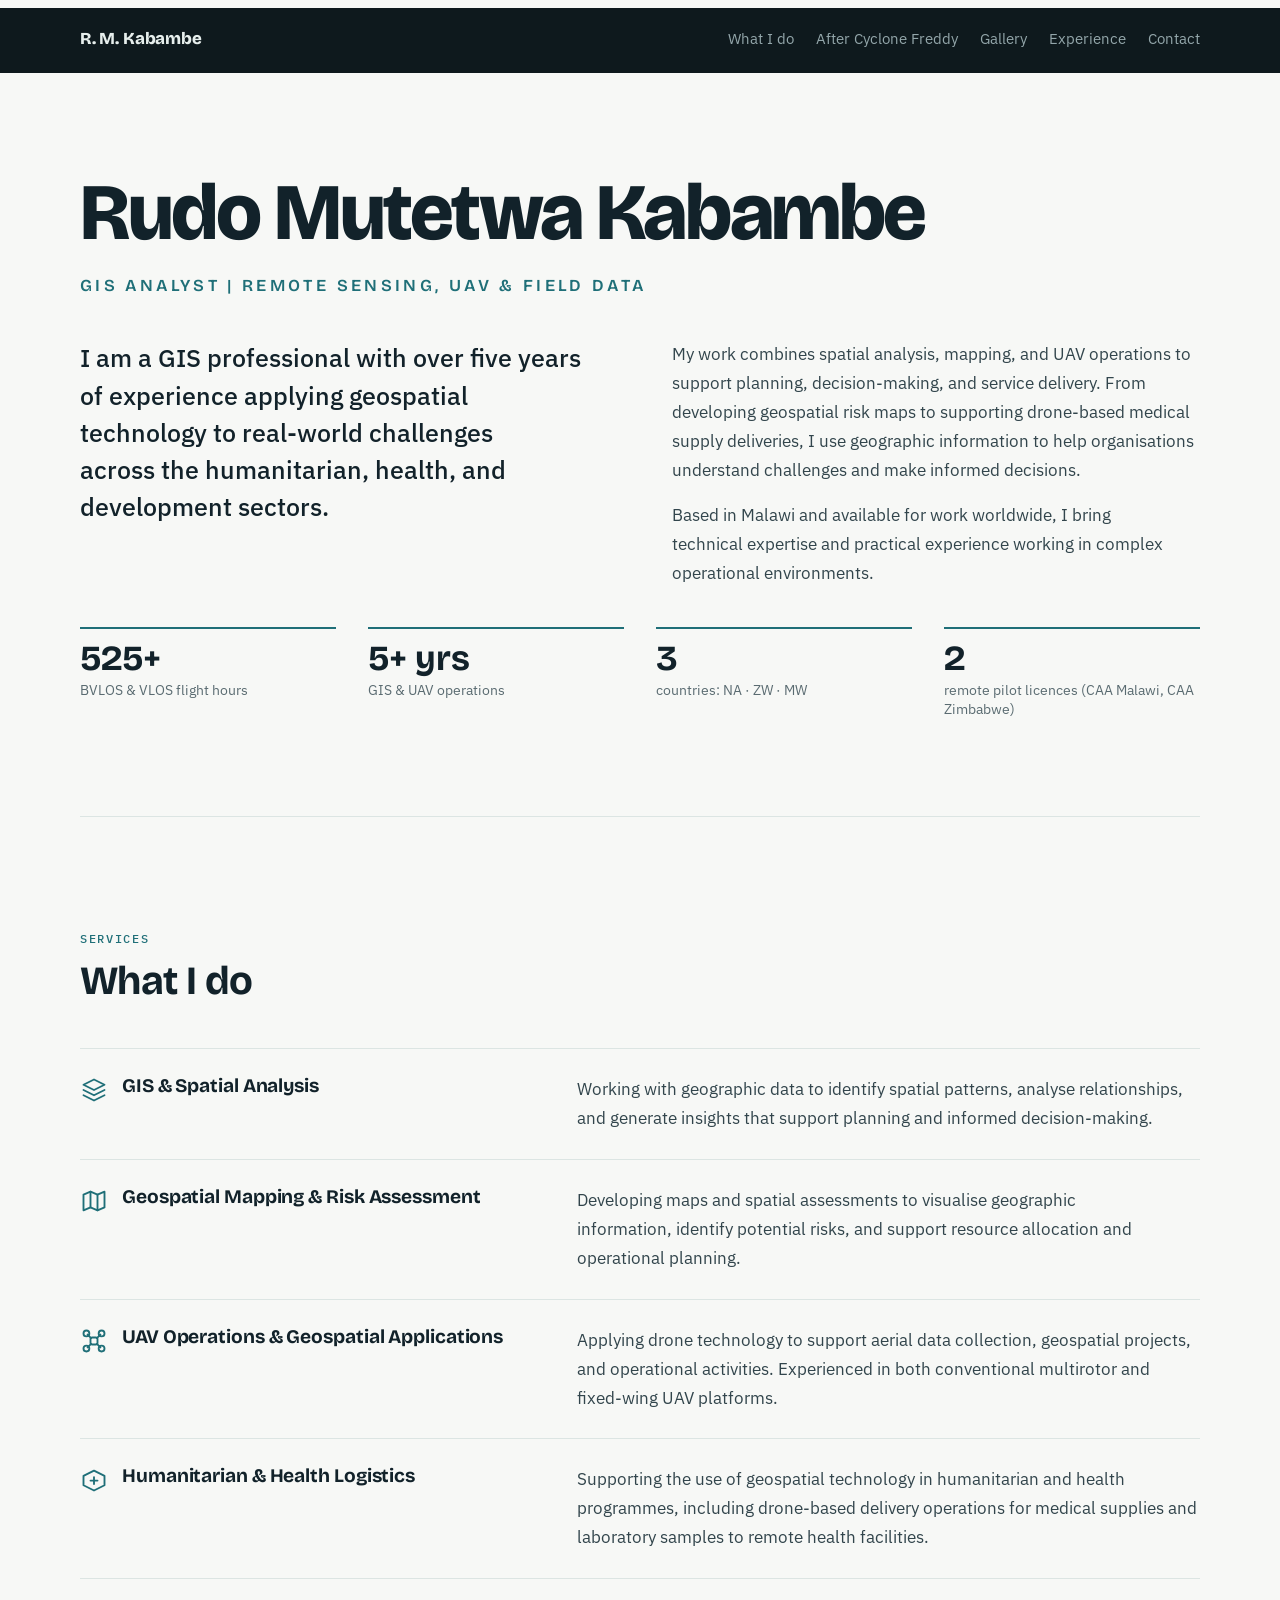
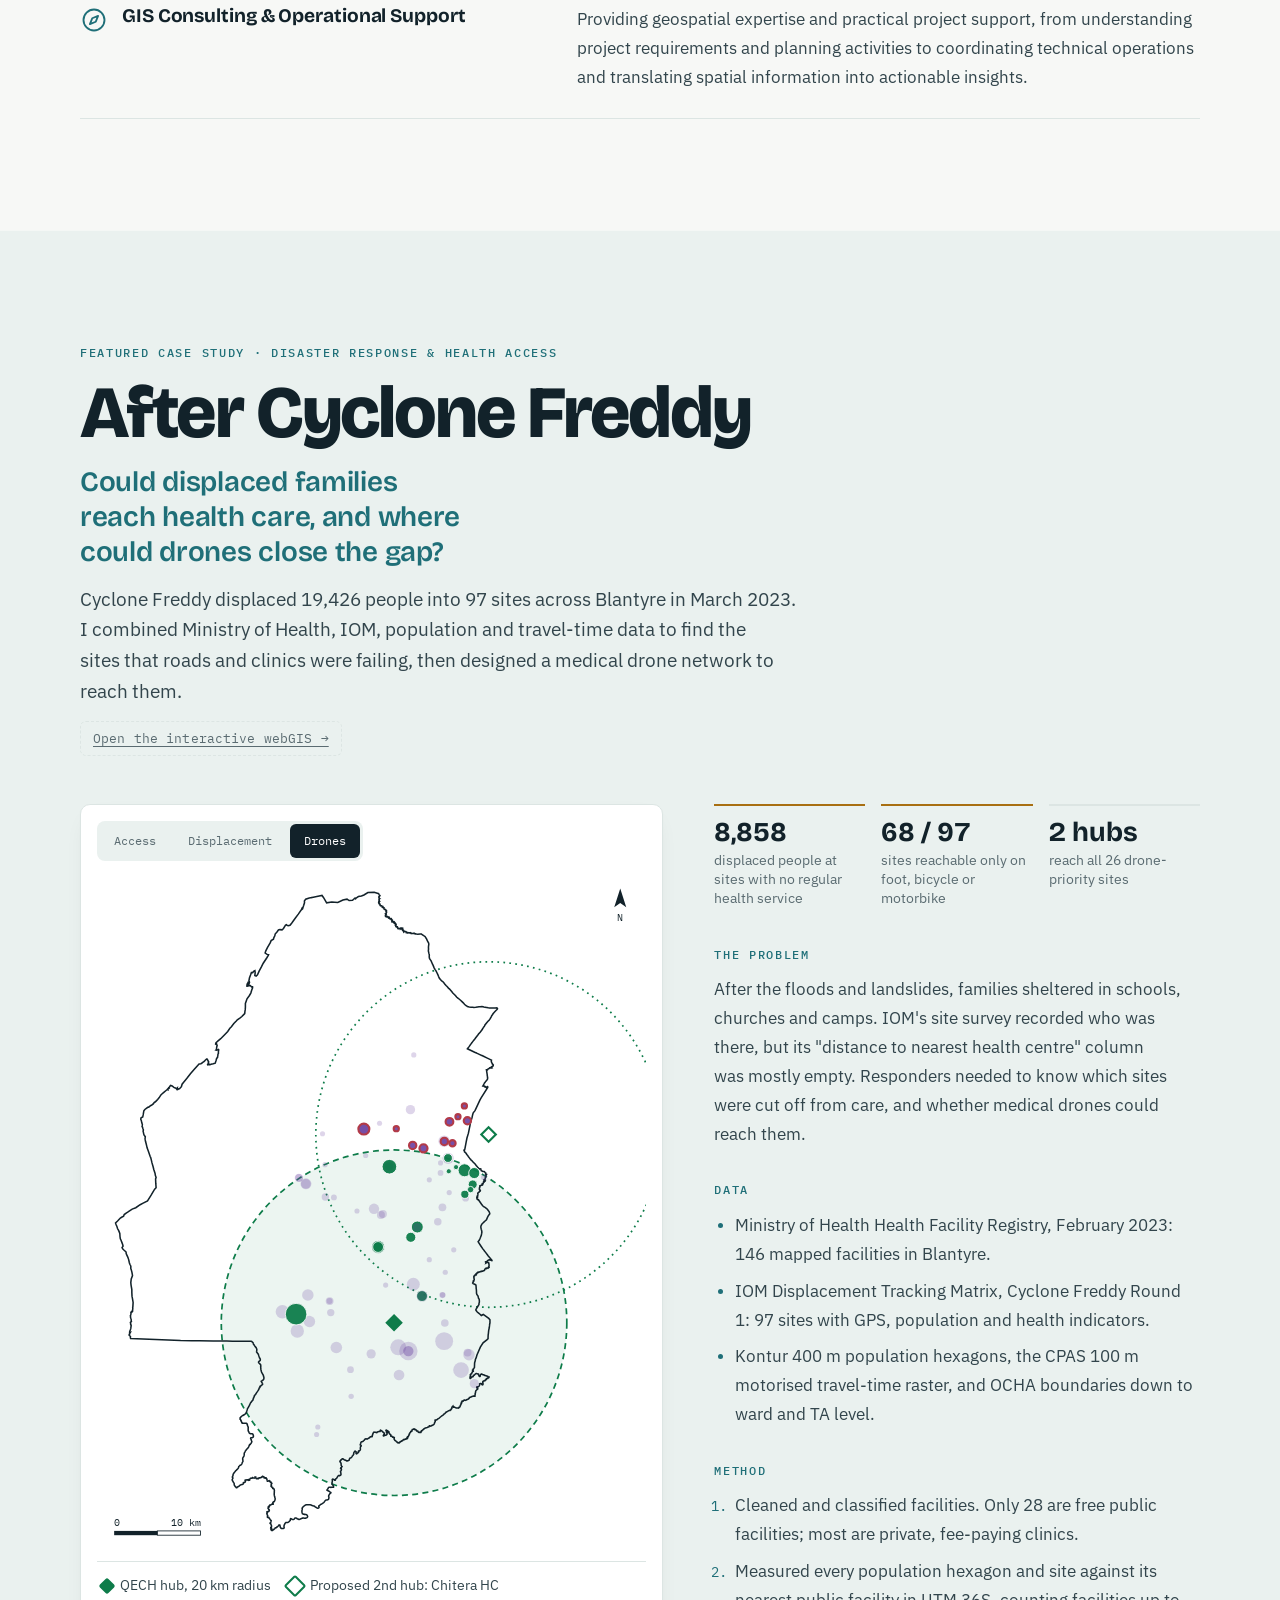
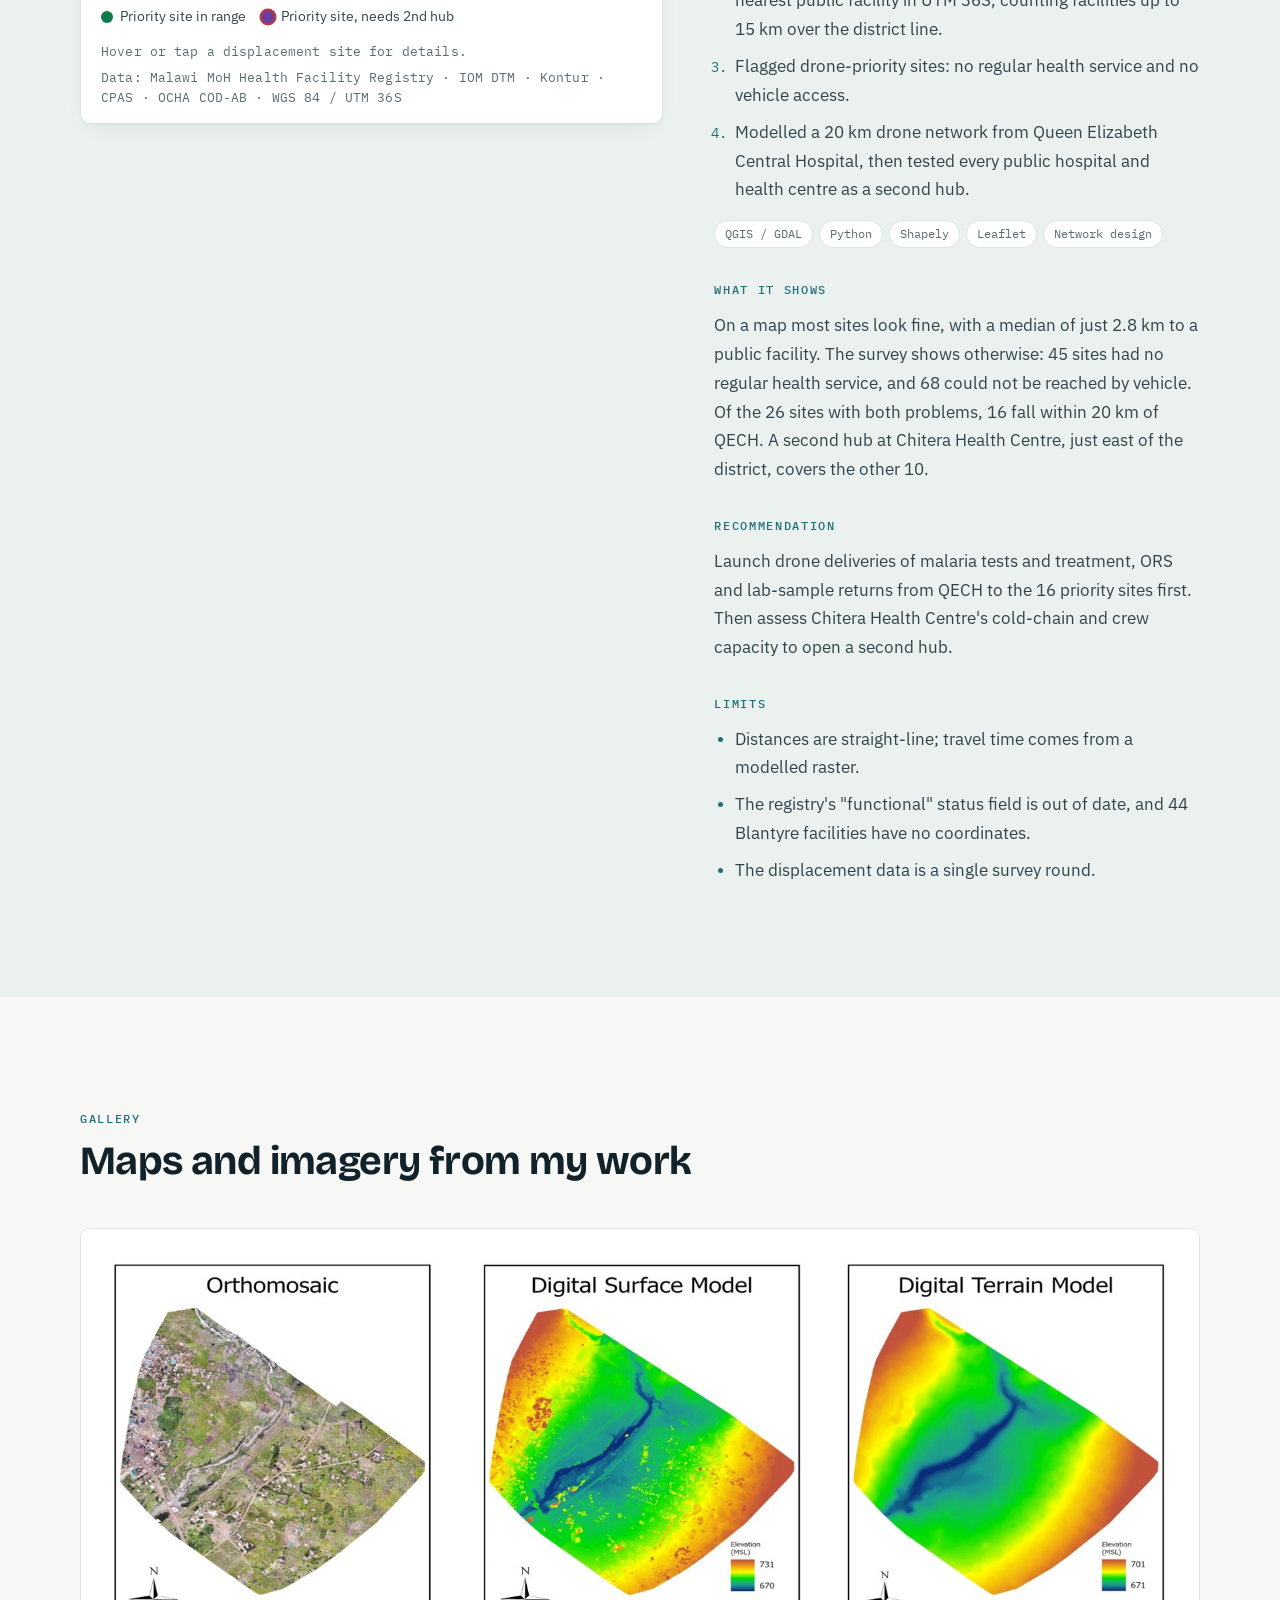
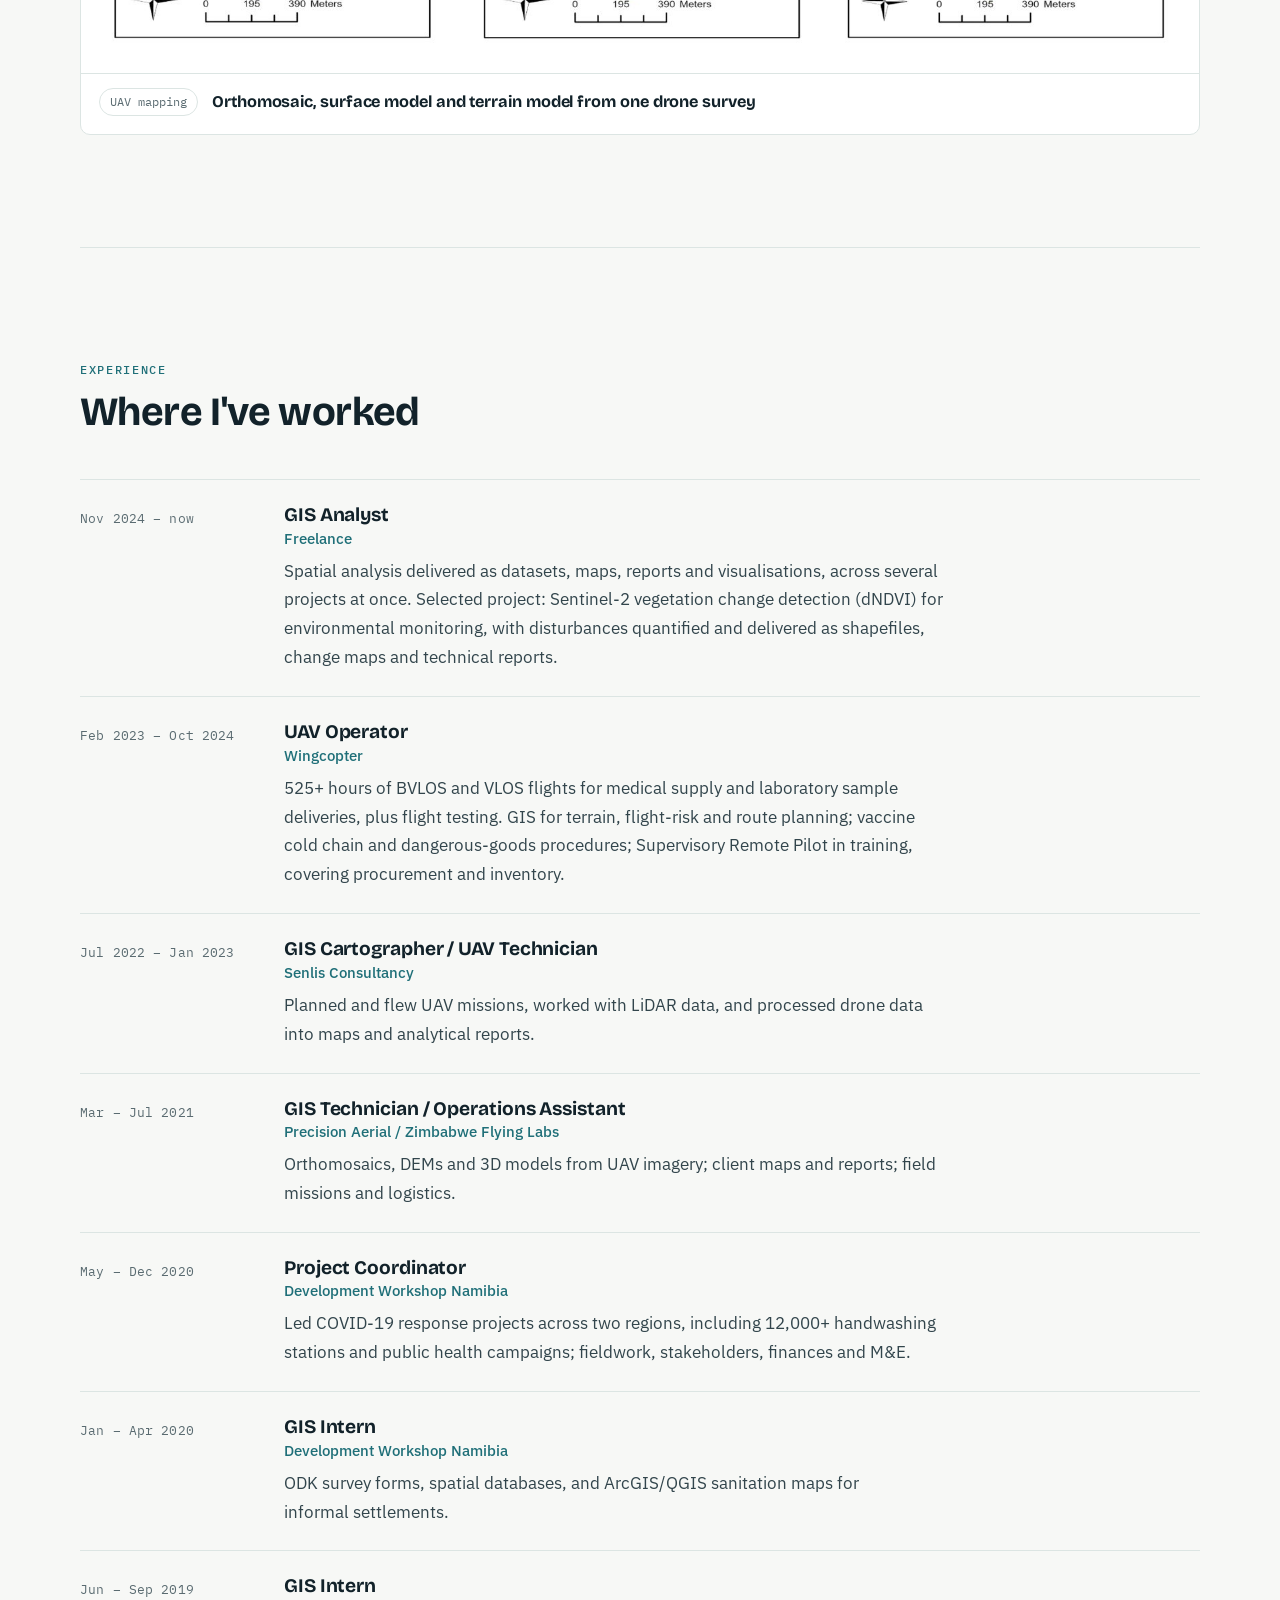
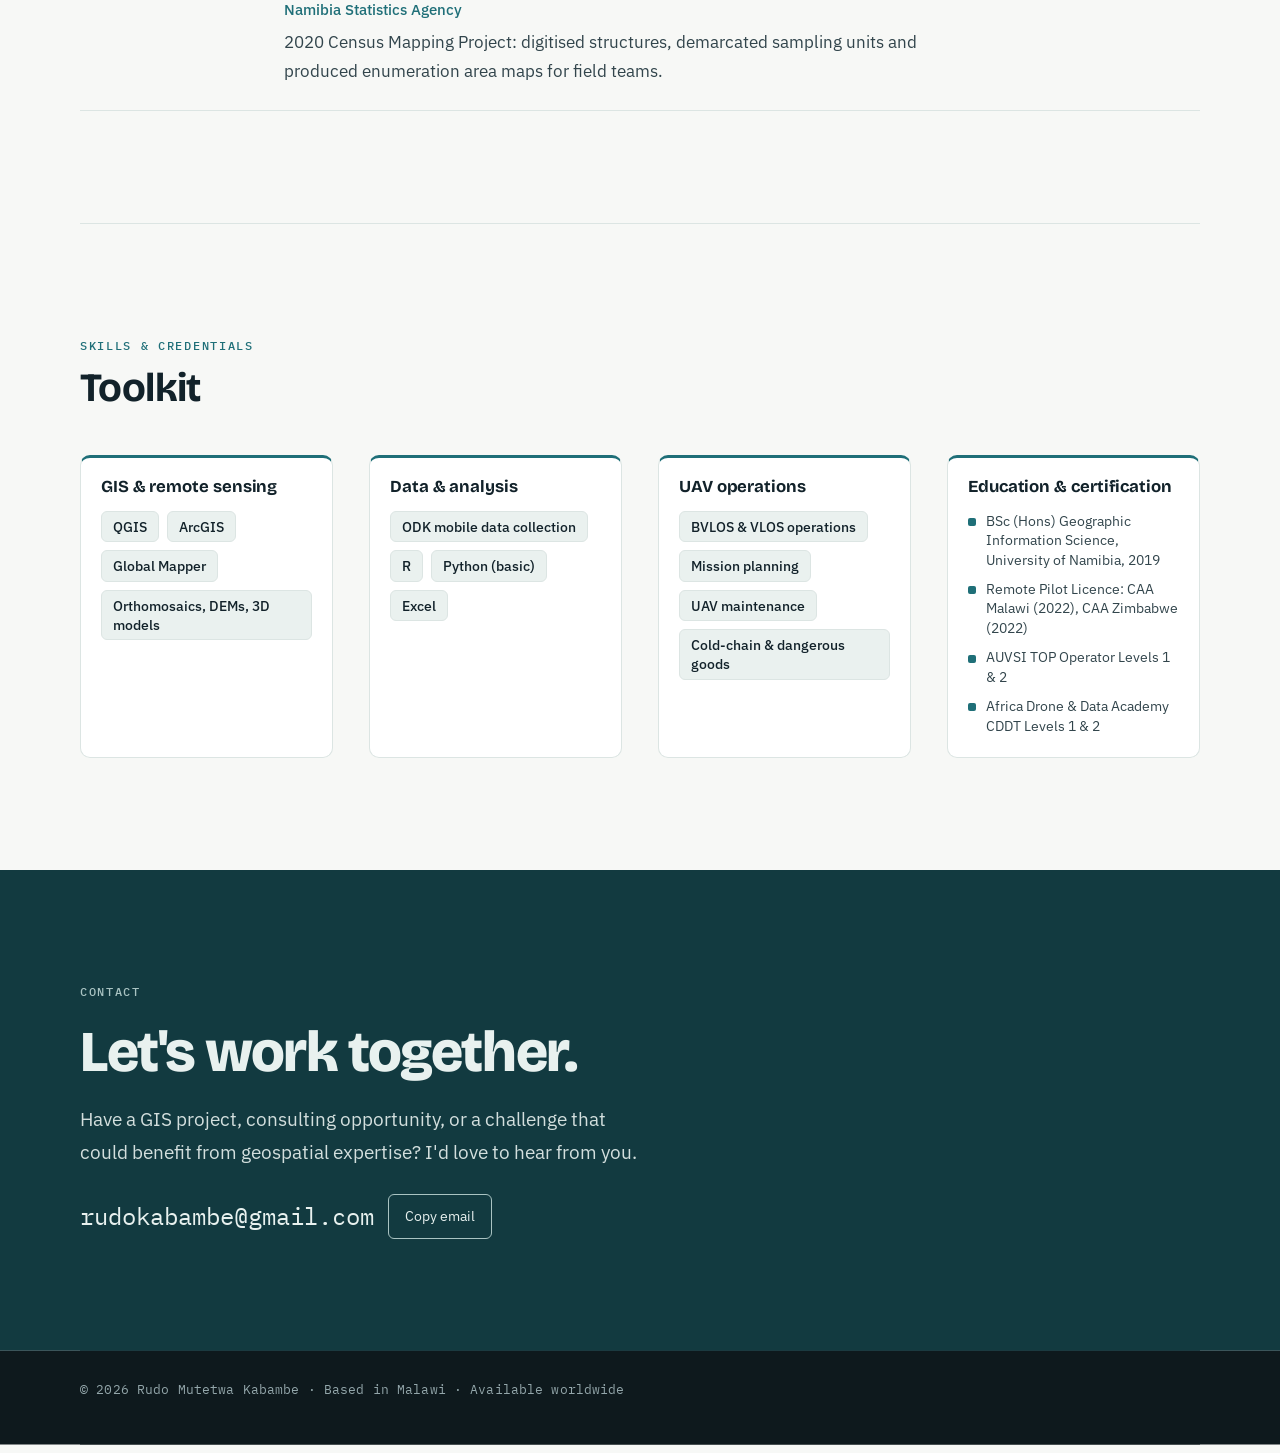
==== index.html @ 06e78d5d "Publish GIS portfolio and After Cyclone Freddy webGIS Co-Authored-By: Claude Opus 5.5 <noreply@anthr" ====
<!doctype html>
<html lang="en">
<head>
<meta charset="utf-8">
<meta name="viewport" content="width=device-width,initial-scale=1,viewport-fit=cover">
<meta name="description" content="Rudo Mutetwa Kabambe: GIS analyst, remote sensing, UAV and field data.">
<title>Rudo Mutetwa Kabambe</title>
<meta name="claude:viewport-fit-sides" content="cover">
<link rel="preconnect" href="https://fonts.googleapis.com">
<link rel="stylesheet" href="https://fonts.googleapis.com/css2?family=Bricolage+Grotesque:opsz,wght@12..96,600;12..96,700;12..96,800&family=IBM+Plex+Sans:ital,wght@0,400;0,500;0,600;1,400&family=IBM+Plex+Mono:wght@400;500&display=swap">
<style>
/* Layout: a field-survey report. Slim sticky index; services and experience as ruled ledger rows (label | detail);
   the case study sits on a tinted full-bleed band as the centrepiece; contact closes on a deep-teal band.
   Coordinates, dates and units are set in mono, like a map's marginalia. */
:root{
  --paper:#F7F8F6; --panel:#FFFFFF; --band:#EAF1EF; --ink:#12222A; --ink-2:#32454C; --muted:#5A6B71; --line:#DCE5E3;
  --teal:#1F6F78; --teal-soft:rgba(31,111,120,.12); --ochre:#A86F12; --ochre-soft:rgba(185,127,30,.22);
  --frame:#0E191D; --frame-fg:#E6EEEC; --frame-muted:#93A6AA;
  --deep:#123A40; --deep-fg:#E8F1EF; --deep-muted:#A9C3C2;
  --todo:#FFF6E0; --todo-line:#E2B653;
  --site:#6A3FA0; --drone:#0E7C4A; --drone-soft:rgba(14,124,74,.08); --hosp:#B23A48;
  --f-display:"Bricolage Grotesque","Segoe UI",system-ui,sans-serif;
  --f-body:"IBM Plex Sans","Segoe UI",system-ui,sans-serif;
  --f-mono:"IBM Plex Mono",ui-monospace,Consolas,monospace;
  --s-1:.8rem; --s0:1rem; --s1:1.2rem; --s2:1.5rem; --s3:clamp(1.8rem,3.2vw,2.5rem); --s4:clamp(2.6rem,7vw,5rem);
  --gap-section:clamp(64px,9vw,112px);
  color-scheme:light;
}

html{scroll-behavior:smooth}
@media (prefers-reduced-motion:reduce){html{scroll-behavior:auto}}
body{background:var(--paper);color:var(--ink);font:400 1.0625rem/1.7 var(--f-body);-webkit-font-smoothing:antialiased}
body::before{content:"";position:fixed;inset:0 0 auto;height:env(safe-area-inset-top,0px);z-index:30;background:var(--frame)}
.wrap{max-width:1120px;margin:0 auto;padding-left:max(20px,env(safe-area-inset-left,0px));padding-right:max(20px,env(safe-area-inset-right,0px))}
h1,h2,h3{font-family:var(--f-display);line-height:1.12;text-wrap:balance;margin:0;color:var(--ink)}
h2{font-size:var(--s3);font-weight:700;letter-spacing:-.015em}
h3{font-size:var(--s1);font-weight:700;letter-spacing:-.005em}
p{margin:0;text-wrap:pretty}
a{color:var(--teal);text-underline-offset:3px}
.mono{font-family:var(--f-mono);font-size:var(--s-1);letter-spacing:.01em}
.eyebrow{font-family:var(--f-mono);font-size:.75rem;font-weight:500;letter-spacing:.14em;text-transform:uppercase;color:var(--teal)}
:focus-visible{outline:2px solid var(--teal);outline-offset:3px;border-radius:2px}

/* Sections: one rhythm everywhere, a hairline between plain sections, none next to a band */
section{padding-block:var(--gap-section);border-top:1px solid var(--line);scroll-margin-top:72px}
.band + section,section + .band,.band{border-top:0}
.sec-head{display:grid;gap:10px;margin-bottom:clamp(28px,4vw,44px);max-width:760px}
.band{box-shadow:0 0 0 100vmax var(--band);clip-path:inset(0 -100vmax);background:var(--band)}

/* Sticky index */
.top{position:sticky;top:env(safe-area-inset-top,0px);z-index:20;display:flex;justify-content:space-between;align-items:center;gap:12px 24px;padding-block:14px;flex-wrap:wrap;background:var(--frame);color:var(--frame-fg);box-shadow:0 0 0 100vmax var(--frame);clip-path:inset(0 -100vmax -1px)}
.top nav{display:flex;gap:4px 22px;flex-wrap:wrap}
.top nav a{color:var(--frame-muted);text-decoration:none;font-size:.92rem;padding-block:4px;border-bottom:2px solid transparent}
.top nav a:hover{color:var(--frame-fg);border-bottom-color:#5DBBC3}
.top :focus-visible{outline-color:#5DBBC3}
.mark{font-family:var(--f-display);font-weight:800;font-size:1.05rem;letter-spacing:-.01em}
@media (max-width:720px){.top{position:static}section{scroll-margin-top:12px}}

/* Hero */
.hero{padding-block:clamp(48px,8vw,104px) clamp(56px,8vw,96px);display:grid;gap:clamp(28px,4vw,40px)}
.hero h1{font-size:var(--s4);font-weight:800;letter-spacing:-.03em;line-height:1.02}
.hero h1 .title{display:block;margin-top:1.1em;font-size:clamp(.8rem,1.6vw,1.05rem);font-weight:600;letter-spacing:.2em;text-transform:uppercase;line-height:1.6;color:var(--teal)}
.intro{display:grid;grid-template-columns:minmax(0,1fr) minmax(0,1fr);gap:16px clamp(32px,5vw,72px);align-items:start}
.intro .lede{grid-row:span 2}
@media (max-width:860px){.intro{grid-template-columns:1fr;max-width:64ch}.intro .lede{grid-row:auto}}
.intro .lede{font-size:clamp(1.2rem,2vw,1.55rem);line-height:1.5;color:var(--ink);font-weight:500}
.intro p:not(.lede){color:var(--ink-2)}
.facts{display:grid;grid-template-columns:repeat(4,minmax(0,1fr));gap:clamp(16px,3vw,32px)}
@media (max-width:760px){.facts{grid-template-columns:repeat(2,minmax(0,1fr))}}
.fact{display:grid;gap:4px;align-content:start;border-top:2px solid var(--teal);padding-top:12px}
.fact b{font-family:var(--f-display);font-size:clamp(1.7rem,3vw,2.2rem);font-weight:700;line-height:1;font-variant-numeric:tabular-nums}
.fact span{color:var(--muted);font-size:.88rem;line-height:1.4}

/* What I do: ledger rows, title on the left, detail on the right */
.services{display:grid}
.service{display:grid;grid-template-columns:minmax(0,5fr) minmax(0,7fr);gap:12px clamp(24px,4vw,56px);padding-block:26px;border-top:1px solid var(--line);align-items:start}
.service:last-child{border-bottom:1px solid var(--line)}
.svc-head{display:flex;gap:14px;align-items:flex-start}
.service .ico{flex:none;width:28px;height:28px;margin-top:1px;fill:none;stroke:var(--teal);stroke-width:1.6;stroke-linecap:round;stroke-linejoin:round}
.service p{color:var(--ink-2);max-width:62ch}
@media (max-width:760px){.service{grid-template-columns:1fr}.service p{padding-left:42px}}

/* Case study */
.case-head{display:grid;gap:14px;margin-bottom:clamp(32px,4vw,48px);max-width:800px}
.case-head h2{display:grid;gap:14px}
.case-title{font-size:clamp(2.6rem,6.5vw,4.6rem);font-weight:800;letter-spacing:-.03em;line-height:1}
.case-q{font-size:clamp(1.25rem,2.3vw,1.75rem);font-weight:600;line-height:1.25;color:var(--teal);max-width:30ch;letter-spacing:-.01em}
.case-head .lede{color:var(--ink-2);font-size:var(--s1);line-height:1.6;max-width:66ch}
.case{display:grid;grid-template-columns:minmax(0,1.2fr) minmax(0,1fr);gap:clamp(28px,4vw,56px);align-items:start}
@media (max-width:900px){.case{grid-template-columns:1fr}}
.mapcard{background:var(--panel);border:1px solid var(--line);border-radius:10px;padding:16px;position:sticky;top:calc(env(safe-area-inset-top,0px) + 76px);box-shadow:0 1px 2px rgba(18,34,42,.04),0 8px 24px -12px rgba(18,34,42,.12)}
@media (max-width:900px){.mapcard{position:static}}
.mapcard svg{display:block;width:100%;height:auto;max-width:100%}
.tip{min-height:1.4em;padding:8px 4px 0;color:var(--muted)}
.mapcard .credit{color:var(--muted);padding:6px 4px 0;line-height:1.5}

.stats{display:grid;grid-template-columns:repeat(3,minmax(0,1fr));gap:16px;margin-bottom:36px}
.stat{border-top:2px solid var(--line);padding-top:12px;display:grid;gap:4px;align-content:start}
.stat.warn{border-color:var(--ochre)}
.stat b{font-family:var(--f-display);font-size:1.7rem;line-height:1.05;font-variant-numeric:tabular-nums}
.stat span{font-size:.86rem;color:var(--muted);line-height:1.4}
@media (max-width:520px){.stats{grid-template-columns:1fr;gap:14px}.stat{grid-template-columns:7.5rem minmax(0,1fr);align-items:baseline;gap:12px}}
.story{display:grid;gap:32px}
.story > div{display:grid;gap:10px}
.story p,.story li{max-width:62ch;color:var(--ink-2)}
.story ol,.story ul{margin:0;padding-left:1.25em;display:grid;gap:8px}
.story li::marker{color:var(--teal);font-family:var(--f-mono);font-size:.85em}
.todo{background:var(--todo);border:1px dashed var(--todo-line);border-radius:6px;padding:14px 16px;display:grid;gap:6px}
.todo .eyebrow{color:var(--ochre)}
.tools{display:flex;flex-wrap:wrap;gap:6px;margin-top:6px}
.chip{font-family:var(--f-mono);font-size:.74rem;padding:3px 10px;border:1px solid var(--line);border-radius:99px;color:var(--muted);background:var(--panel)}
.live{color:var(--muted);border:1px dashed var(--line);border-radius:6px;padding:6px 12px;justify-self:start}

/* Map controls */
.modes{display:flex;gap:4px;margin-bottom:12px;flex-wrap:wrap;padding:3px;background:var(--band);border-radius:8px;justify-self:start;width:max-content;max-width:100%}
.modes button{font-family:var(--f-mono);font-size:.78rem;padding:6px 14px;border:0;border-radius:6px;color:var(--muted);background:transparent}
.modes button:hover{background:var(--teal-soft);color:var(--ink)}
.modes button[aria-selected="true"]{background:var(--ink);color:var(--panel)}
.legend{display:flex;flex-wrap:wrap;gap:8px 16px;padding:12px 4px 4px;border-top:1px solid var(--line);margin-top:12px;font-size:.85rem;align-items:center;color:var(--ink-2)}
.legend span{display:flex;align-items:center;gap:7px}
.legend .sw{width:12px;height:12px;border-radius:2px;flex:none}
.legend .ramp-title{width:100%;color:var(--muted);font-size:.8rem}
.legend .ramp-wrap{display:grid;gap:2px;width:200px}
.legend .ramp{display:flex;height:10px;gap:0}
.legend .ramp i{flex:1;height:10px}
.legend .ramp-labels{display:flex;justify-content:space-between;font-family:var(--f-mono);font-size:.68rem;color:var(--muted)}
#map circle{cursor:pointer}

/* Gallery */
.gallery{display:grid;grid-template-columns:repeat(auto-fill,minmax(min(100%,280px),1fr));gap:20px}
.shot{margin:0;background:var(--panel);border:1px solid var(--line);border-radius:10px;overflow:hidden;display:grid;align-content:start}
.shot button{all:unset;cursor:zoom-in;display:block;aspect-ratio:1;background:#fff;max-width:100%}
.shot button:focus-visible{outline:2px solid var(--teal);outline-offset:-2px}
.shot img{width:100%;height:100%;object-fit:contain;display:block;transition:transform .3s ease}
.shot.wide{grid-column:1/-1}
.shot.wide button{aspect-ratio:auto;padding:clamp(8px,2vw,20px)}
.shot.wide img{height:auto}
.shot figcaption{padding:14px 18px 18px;display:flex;flex-wrap:wrap;align-items:center;gap:8px 14px;border-top:1px solid var(--line)}
.shot figcaption h3{font-size:1.02rem}
.shot figcaption .where{color:var(--muted);font-size:.85rem}
.shot.todo{border-style:dashed;padding:0}
.shot.todo .ph{aspect-ratio:1;display:grid;place-items:center;color:var(--todo-line);font-family:var(--f-mono);font-size:.8rem;letter-spacing:.12em;text-transform:uppercase}
#lightbox{border:0;padding:0;background:transparent;max-width:min(96vw,1400px);max-height:94vh}
#lightbox::backdrop{background:rgba(8,14,17,.9)}
#lightbox img{max-width:100%;max-height:84vh;display:block;margin:auto;border-radius:6px;background:#fff}
#lightbox p{color:#E3ECEA;text-align:center;margin:12px 0 0;font-size:.9rem}
#lightbox button{position:fixed;top:calc(14px + env(safe-area-inset-top,0px));right:calc(14px + env(safe-area-inset-right,0px));color:#E3ECEA;border-color:#E3ECEA;background:rgba(8,14,17,.6)}

/* Experience: ledger rows, dates in the margin */
.tl{display:grid}
.role{display:grid;grid-template-columns:180px minmax(0,1fr);gap:24px;padding-block:24px;border-top:1px solid var(--line)}
.role:last-child{border-bottom:1px solid var(--line)}
.role .when{color:var(--muted);padding-top:4px;font-variant-numeric:tabular-nums}
.role .org{display:block;margin-top:4px;font-family:var(--f-body);font-size:.95rem;font-weight:500;color:var(--teal);letter-spacing:0}
.role p{color:var(--ink-2);margin-top:10px;max-width:66ch}
@media (max-width:640px){.role{grid-template-columns:1fr;gap:6px}}

/* Toolkit */
.skills{display:grid;grid-template-columns:repeat(4,minmax(0,1fr));gap:clamp(20px,3vw,36px)}
@media (max-width:900px){.skills{grid-template-columns:repeat(2,minmax(0,1fr))}}
@media (max-width:520px){.skills{grid-template-columns:1fr}}
.skills > div{background:var(--panel);border:1px solid var(--line);border-top:3px solid var(--teal);border-radius:10px;padding:20px 20px 22px;display:grid;gap:14px;align-content:start}
.skills h3{font-family:var(--f-display);font-size:1.05rem;font-weight:700;color:var(--ink)}
.skills ul{list-style:none;margin:0;padding:0;display:flex;flex-wrap:wrap;gap:8px}
.skills li{background:var(--band);color:var(--ink);border:1px solid var(--line);border-radius:6px;padding:5px 11px;font-size:.9rem;font-weight:500;line-height:1.35}
.skills .creds ul{display:grid;gap:10px}
.skills .creds li{background:none;border:0;border-radius:0;padding:0 0 0 18px;position:relative;font-weight:400;color:var(--ink-2)}
.skills .creds li::before{content:"";position:absolute;left:0;top:.5em;width:8px;height:8px;border-radius:2px;background:var(--teal)}

/* Contact: closing band */
button{font:inherit;font-size:.9rem;padding:9px 16px;border-radius:6px;border:1px solid var(--teal);background:transparent;color:var(--teal);cursor:pointer}
button:hover{background:var(--teal-soft)}
.contact{display:grid;gap:18px;box-shadow:0 0 0 100vmax var(--deep);clip-path:inset(0 -100vmax);background:var(--deep);color:var(--deep-fg)}
.contact .eyebrow{color:var(--deep-muted)}
.contact h2{color:var(--deep-fg);font-size:clamp(2.2rem,5vw,3.6rem);font-weight:800;letter-spacing:-.025em}
.contact p{color:var(--deep-fg);font-size:var(--s1);max-width:52ch;opacity:.9}
.contact .addr{display:flex;flex-wrap:wrap;align-items:center;gap:14px;margin-top:8px}
.contact .addr code{font-family:var(--f-mono);font-size:clamp(1.05rem,2.6vw,1.5rem);user-select:all;word-break:break-all;color:var(--deep-fg)}
.contact button{color:var(--deep-fg);border-color:var(--deep-muted)}
.contact button:hover{background:rgba(255,255,255,.1)}
footer{padding-block:28px 44px;color:var(--frame-muted);background:var(--frame);box-shadow:0 0 0 100vmax var(--frame);clip-path:inset(0 -100vmax)}
</style>
</head>
<body>


<div class="wrap">
  <header class="top">
    <span class="mark">R. M. Kabambe</span>
    <nav aria-label="Sections">
      <a href="#services">What I do</a><a href="#work">After Cyclone Freddy</a><a href="#gallery">Gallery</a><a href="#experience">Experience</a><a href="#contact">Contact</a>
    </nav>
  </header>

  <div class="hero">
    <h1>Rudo Mutetwa Kabambe<span class="title">GIS Analyst | Remote Sensing, UAV &amp; Field Data</span></h1>
    <div class="intro">
      <p class="lede">I am a GIS professional with over five years of experience applying geospatial technology to real-world challenges across the humanitarian, health, and development sectors.</p>
      <p>My work combines spatial analysis, mapping, and UAV operations to support planning, decision-making, and service delivery. From developing geospatial risk maps to supporting drone-based medical supply deliveries, I use geographic information to help organisations understand challenges and make informed decisions.</p>
      <p>Based in Malawi and available for work worldwide, I bring technical expertise and practical experience working in complex operational environments.</p>
    </div>
    <div class="facts">
      <div class="fact"><b>525+</b><span>BVLOS &amp; VLOS flight hours</span></div>
      <div class="fact"><b>5+ yrs</b><span>GIS &amp; UAV operations</span></div>
      <div class="fact"><b>3</b><span>countries: NA · ZW · MW</span></div>
      <div class="fact"><b>2</b><span>remote pilot licences (CAA Malawi, CAA Zimbabwe)</span></div>
    </div>
  </div>

  <section id="services">
    <div class="sec-head"><span class="eyebrow">Services</span><h2>What I do</h2></div>
    <div class="services">
      <article class="service">
        <div class="svc-head"><svg class="ico" viewBox="0 0 24 24" aria-hidden="true"><path d="M12 3 3 7.5 12 12l9-4.5L12 3Z"/><path d="m3 12 9 4.5 9-4.5"/><path d="m3 16.5 9 4.5 9-4.5"/></svg>
        <h3>GIS &amp; Spatial Analysis</h3></div>
        <p>Working with geographic data to identify spatial patterns, analyse relationships, and generate insights that support planning and informed decision-making.</p>
      </article>
      <article class="service">
        <div class="svc-head"><svg class="ico" viewBox="0 0 24 24" aria-hidden="true"><path d="M9 4 3 6.5v13.5L9 17.5l6 2.5 6-2.5V4l-6 2.5L9 4Z"/><path d="M9 4v13.5M15 6.5V20"/></svg>
        <h3>Geospatial Mapping &amp; Risk Assessment</h3></div>
        <p>Developing maps and spatial assessments to visualise geographic information, identify potential risks, and support resource allocation and operational planning.</p>
      </article>
      <article class="service">
        <div class="svc-head"><svg class="ico" viewBox="0 0 24 24" aria-hidden="true"><rect x="9" y="9" width="6" height="6" rx="1.5"/><path d="M9.5 9.5 6.5 6.5M14.5 9.5l3-3M9.5 14.5l-3 3M14.5 14.5l3 3"/><circle cx="5.5" cy="5.5" r="2.5"/><circle cx="18.5" cy="5.5" r="2.5"/><circle cx="5.5" cy="18.5" r="2.5"/><circle cx="18.5" cy="18.5" r="2.5"/></svg>
        <h3>UAV Operations &amp; Geospatial Applications</h3></div>
        <p>Applying drone technology to support aerial data collection, geospatial projects, and operational activities. Experienced in both conventional multirotor and fixed-wing UAV platforms.</p>
      </article>
      <article class="service">
        <div class="svc-head"><svg class="ico" viewBox="0 0 24 24" aria-hidden="true"><path d="M3 8.5 12 4l9 4.5v8L12 21l-9-4.5v-8Z"/><path d="M12 9.5v6M9 12.5h6"/></svg>
        <h3>Humanitarian &amp; Health Logistics</h3></div>
        <p>Supporting the use of geospatial technology in humanitarian and health programmes, including drone-based delivery operations for medical supplies and laboratory samples to remote health facilities.</p>
      </article>
      <article class="service">
        <div class="svc-head"><svg class="ico" viewBox="0 0 24 24" aria-hidden="true"><circle cx="12" cy="12" r="9"/><path d="m15.5 8.5-2 5-5 2 2-5 5-2Z"/></svg>
        <h3>GIS Consulting &amp; Operational Support</h3></div>
        <p>Providing geospatial expertise and practical project support, from understanding project requirements and planning activities to coordinating technical operations and translating spatial information into actionable insights.</p>
      </article>
    </div>
  </section>

  <section id="work" class="band">
    <div class="case-head">
      <span class="eyebrow">Featured case study · Disaster response &amp; health access</span>
      <h2><span class="case-title">After Cyclone Freddy</span><span class="case-q">Could displaced families reach health care, and where could drones close the gap?</span></h2>
      <p class="lede">Cyclone Freddy displaced 19,426 people into 97 sites across Blantyre in March 2023. I combined Ministry of Health, IOM, population and travel-time data to find the sites that roads and clinics were failing, then designed a medical drone network to reach them.</p>
      <a class="live mono" href="after-cyclone-freddy/">Open the interactive webGIS →</a>
    </div>

    <div class="case">
      <figure class="mapcard" style="margin:0">
        <div class="modes" role="tablist" aria-label="Map view">
          <button type="button" role="tab" id="mode-access" aria-selected="true">Access</button>
          <button type="button" role="tab" id="mode-sites" aria-selected="false">Displacement</button>
          <button type="button" role="tab" id="mode-drones" aria-selected="false">Drones</button>
        </div>
        <svg id="map" role="img" aria-label="Map of Blantyre District showing distance to public health facilities, Cyclone Freddy displacement sites and drone hub coverage"></svg>
        <div class="legend" id="legend"></div>
        <div class="tip mono" id="tip" aria-live="polite">Hover or tap a displacement site for details.</div>
        <figcaption class="credit mono">Data: Malawi MoH Health Facility Registry · IOM DTM · Kontur · CPAS · OCHA COD-AB · WGS 84 / UTM 36S</figcaption>
      </figure>

      <div>
        <div class="stats">
          <div class="stat warn"><b>8,858</b><span>displaced people at sites with no regular health service</span></div>
          <div class="stat warn"><b>68 / 97</b><span>sites reachable only on foot, bicycle or motorbike</span></div>
          <div class="stat"><b>2 hubs</b><span>reach all 26 drone-priority sites</span></div>
        </div>

        <div class="story">
          <div>
            <span class="eyebrow">The problem</span>
            <p>After the floods and landslides, families sheltered in schools, churches and camps. IOM's site survey recorded who was there, but its "distance to nearest health centre" column was mostly empty. Responders needed to know which sites were cut off from care, and whether medical drones could reach them.</p>
          </div>

          <div>
            <span class="eyebrow">Data</span>
            <ul>
              <li>Ministry of Health Health Facility Registry, February 2023: 146 mapped facilities in Blantyre.</li>
              <li>IOM Displacement Tracking Matrix, Cyclone Freddy Round 1: 97 sites with GPS, population and health indicators.</li>
              <li>Kontur 400 m population hexagons, the CPAS 100 m motorised travel-time raster, and OCHA boundaries down to ward and TA level.</li>
            </ul>
          </div>

          <div>
            <span class="eyebrow">Method</span>
            <ol>
              <li>Cleaned and classified facilities. Only 28 are free public facilities; most are private, fee-paying clinics.</li>
              <li>Measured every population hexagon and site against its nearest public facility in UTM 36S, counting facilities up to 15 km over the district line.</li>
              <li>Flagged drone-priority sites: no regular health service and no vehicle access.</li>
              <li>Modelled a 20 km drone network from Queen Elizabeth Central Hospital, then tested every public hospital and health centre as a second hub.</li>
            </ol>
            <div class="tools"><span class="chip">QGIS / GDAL</span><span class="chip">Python</span><span class="chip">Shapely</span><span class="chip">Leaflet</span><span class="chip">Network design</span></div>
          </div>

          <div>
            <span class="eyebrow">What it shows</span>
            <p>On a map most sites look fine, with a median of just 2.8 km to a public facility. The survey shows otherwise: 45 sites had no regular health service, and 68 could not be reached by vehicle. Of the 26 sites with both problems, 16 fall within 20 km of QECH. A second hub at Chitera Health Centre, just east of the district, covers the other 10.</p>
          </div>

          <div>
            <span class="eyebrow">Recommendation</span>
            <p>Launch drone deliveries of malaria tests and treatment, ORS and lab-sample returns from QECH to the 16 priority sites first. Then assess Chitera Health Centre's cold-chain and crew capacity to open a second hub.</p>
          </div>

          <div>
            <span class="eyebrow">Limits</span>
            <ul>
              <li>Distances are straight-line; travel time comes from a modelled raster.</li>
              <li>The registry's "functional" status field is out of date, and 44 Blantyre facilities have no coordinates.</li>
              <li>The displacement data is a single survey round.</li>
            </ul>
          </div>
        </div>
      </div>
    </div>
  </section>

  <section id="gallery">
    <div class="sec-head"><span class="eyebrow">Gallery</span><h2>Maps and imagery from my work</h2></div>
    <div class="gallery">
      <figure class="shot wide"><button type="button" data-cap="Orthomosaic, surface model and terrain model from one drone survey · UAV mapping" aria-label="Enlarge: Orthomosaic, surface model and terrain model from one drone survey"><img src="gallery/web/uav_products.jpg" alt="Three maps of the same river valley from one drone survey: an orthomosaic, a digital surface model (670 to 731 m) and a digital terrain model (671 to 701 m), each with north arrow and 390 m scale bar" loading="lazy"></button><figcaption><span class="chip">UAV mapping</span><h3>Orthomosaic, surface model and terrain model from one drone survey</h3></figcaption></figure>
    </div>
    <dialog id="lightbox"><button type="button" id="lb-close">Close</button><img id="lb-img" alt=""><p id="lb-cap"></p></dialog>
  </section>

  <section id="experience">
    <div class="sec-head"><span class="eyebrow">Experience</span><h2>Where I've worked</h2></div>
    <div class="tl">
      <div class="role"><span class="mono when">Nov 2024 – now</span><div><h3>GIS Analyst<span class="org">Freelance</span></h3><p>Spatial analysis delivered as datasets, maps, reports and visualisations, across several projects at once. Selected project: Sentinel-2 vegetation change detection (dNDVI) for environmental monitoring, with disturbances quantified and delivered as shapefiles, change maps and technical reports.</p></div></div>
      <div class="role"><span class="mono when">Feb 2023 – Oct 2024</span><div><h3>UAV Operator<span class="org">Wingcopter</span></h3><p>525+ hours of BVLOS and VLOS flights for medical supply and laboratory sample deliveries, plus flight testing. GIS for terrain, flight-risk and route planning; vaccine cold chain and dangerous-goods procedures; Supervisory Remote Pilot in training, covering procurement and inventory.</p></div></div>
      <div class="role"><span class="mono when">Jul 2022 – Jan 2023</span><div><h3>GIS Cartographer / UAV Technician<span class="org">Senlis Consultancy</span></h3><p>Planned and flew UAV missions, worked with LiDAR data, and processed drone data into maps and analytical reports.</p></div></div>
      <div class="role"><span class="mono when">Mar – Jul 2021</span><div><h3>GIS Technician / Operations Assistant<span class="org">Precision Aerial / Zimbabwe Flying Labs</span></h3><p>Orthomosaics, DEMs and 3D models from UAV imagery; client maps and reports; field missions and logistics.</p></div></div>
      <div class="role"><span class="mono when">May – Dec 2020</span><div><h3>Project Coordinator<span class="org">Development Workshop Namibia</span></h3><p>Led COVID-19 response projects across two regions, including 12,000+ handwashing stations and public health campaigns; fieldwork, stakeholders, finances and M&amp;E.</p></div></div>
      <div class="role"><span class="mono when">Jan – Apr 2020</span><div><h3>GIS Intern<span class="org">Development Workshop Namibia</span></h3><p>ODK survey forms, spatial databases, and ArcGIS/QGIS sanitation maps for informal settlements.</p></div></div>
      <div class="role"><span class="mono when">Jun – Sep 2019</span><div><h3>GIS Intern<span class="org">Namibia Statistics Agency</span></h3><p>2020 Census Mapping Project: digitised structures, demarcated sampling units and produced enumeration area maps for field teams.</p></div></div>
    </div>
  </section>

  <section>
    <div class="sec-head"><span class="eyebrow">Skills &amp; credentials</span><h2>Toolkit</h2></div>
    <div class="skills">
      <div><h3>GIS &amp; remote sensing</h3><ul><li>QGIS</li><li>ArcGIS</li><li>Global Mapper</li><li>Orthomosaics, DEMs, 3D models</li></ul></div>
      <div><h3>Data &amp; analysis</h3><ul><li>ODK mobile data collection</li><li>R</li><li>Python (basic)</li><li>Excel</li></ul></div>
      <div><h3>UAV operations</h3><ul><li>BVLOS &amp; VLOS operations</li><li>Mission planning</li><li>UAV maintenance</li><li>Cold-chain &amp; dangerous goods</li></ul></div>
      <div class="creds"><h3>Education &amp; certification</h3><ul><li>BSc (Hons) Geographic Information Science, University of Namibia, 2019</li><li>Remote Pilot Licence: CAA Malawi (2022), CAA Zimbabwe (2022)</li><li>AUVSI TOP Operator Levels 1 &amp; 2</li><li>Africa Drone &amp; Data Academy CDDT Levels 1 &amp; 2</li></ul></div>
    </div>
  </section>

  <section id="contact" class="contact band">
    <span class="eyebrow">Contact</span>
    <h2>Let's work together.</h2>
    <p>Have a GIS project, consulting opportunity, or a challenge that could benefit from geospatial expertise? I'd love to hear from you.</p>
    <div class="addr"><code id="email">rudokabambe@gmail.com</code><button type="button" id="copy">Copy email</button></div>
  </section>

  <footer class="mono">© 2026 Rudo Mutetwa Kabambe · Based in Malawi · Available worldwide</footer>
</div>

<script>
const M = {"w":640,"h":789,"district":"M456.8 588.0L456.8 587.9L456.9 587.8L457.0 587.7L457.1 587.6L457.1 587.5L457.0 587.5L456.8 587.5L456.6 587.5L456.5 587.4L456.1 587.2L455.7 586.9L455.3 586.7L455.1 586.7L454.9 586.6L454.6 586.5L454.3 586.4L454.1 586.3L453.7 586.2L453.4 586.0L453.1 586.0L452.9 585.9L452.7 585.9L452.6 585.9L452.4 585.8L452.2 585.8L452.0 585.7L451.9 585.7L451.7 585.6L451.5 585.5L451.3 585.3L451.1 585.2L450.7 585.1L450.7 585.0L450.5 585.0L450.4 585.0L450.3 585.0L450.2 584.9L449.4 584.7L449.3 584.6L449.0 584.4L448.7 584.2L448.3 584.2L447.9 584.2L447.5 584.4L447.2 584.8L447.1 585.1L446.9 585.4L446.9 585.6L446.8 585.9L446.8 586.1L446.8 586.3L446.7 586.5L446.7 586.6L446.7 586.7L446.5 586.9L446.4 587.0L446.3 587.0L446.2 586.9L446.1 586.9L446.0 586.9L445.9 586.8L445.9 586.7L445.9 586.6L445.8 586.6L445.8 586.4L445.8 586.3L445.7 586.3L445.5 586.3L445.4 586.1L445.2 585.8L445.1 585.6L445.0 585.4L444.9 585.3L444.9 584.9L444.8 584.7L444.7 584.6L444.7 584.5L444.7 584.4L444.8 584.2L444.7 584.1L444.6 584.1L444.3 584.0L443.9 584.0L443.3 583.8L442.8 583.7L442.5 583.6L442.0 583.6L441.5 583.7L441.2 584.0L440.9 584.3L440.5 584.6L440.2 585.0L439.9 585.3L439.6 585.5L439.4 585.6L439.2 585.6L439.1 585.5L439.0 585.5L438.8 585.7L438.8 585.9L438.7 586.3L438.7 586.5L438.6 586.6L438.5 586.8L438.4 587.1L438.2 587.2L438.1 587.3L437.9 587.3L437.8 587.3L437.6 587.3L437.4 587.3L437.2 587.3L437.0 587.5L436.8 587.8L436.6 588.0L436.4 588.2L436.0 588.5L435.7 588.9L435.5 589.1L435.3 589.3L435.2 589.3L435.1 589.2L434.9 589.0L434.8 588.9L434.8 588.5L434.8 588.3L434.9 588.0L434.9 587.7L434.9 587.5L434.9 587.5L435.0 587.4L435.1 587.2L435.1 587.0L435.2 586.8L435.3 586.6L435.3 586.6L435.3 586.4L435.3 586.3L435.3 586.2L435.3 585.9L435.4 585.8L435.4 585.7L435.4 585.6L435.3 585.5L435.2 585.3L435.2 585.2L435.3 585.1L435.3 585.0L435.4 585.0L435.4 584.9L435.4 584.9L435.5 584.9L435.6 584.7L435.7 584.6L435.8 584.6L435.8 584.4L435.8 584.2L435.9 584.1L435.9 584.0L436.1 583.9L436.2 583.8L436.5 583.7L436.6 583.5L436.7 583.5L436.7 583.4L436.8 583.2L436.8 583.2L436.9 583.0L437.0 582.9L437.1 582.7L437.2 582.5L437.4 582.2L437.5 581.9L437.6 581.7L437.7 581.5L437.8 581.3L437.8 581.2L437.9 581.1L438.0 581.1L438.0 581.0L438.1 581.0L438.1 581.0L438.2 580.9L438.2 580.8L438.3 580.8L438.3 580.8L438.4 580.8L438.5 580.7L438.7 580.7L438.7 580.5L438.6 580.4L438.5 580.4L438.3 580.3L438.1 580.2L438.0 580.2L437.9 580.1L437.8 580.0L437.8 579.9L437.8 579.8L437.8 579.7L437.9 579.7L437.9 579.6L438.0 579.5L438.1 579.4L438.1 579.3L438.2 579.2L438.2 579.2L438.3 579.1L438.4 579.0L438.5 578.8L438.6 578.8L438.7 578.7L438.7 578.5L438.7 578.4L438.8 578.4L438.9 578.2L438.9 578.0L438.9 578.0L438.9 577.9L439.1 577.7L440.0 576.7L440.2 571.1L440.5 570.0L441.0 568.4L441.1 567.2L441.7 565.8L442.3 564.4L442.6 563.2L442.8 562.3L443.2 561.4L446.9 552.8L450.1 547.8L454.8 544.0L455.9 542.9L455.9 540.8L456.0 539.8L456.0 538.7L456.3 536.7L456.4 535.6L456.6 533.6L457.0 531.5L457.3 530.2L457.3 530.1L457.6 527.7L457.8 525.6L458.1 524.7L458.1 520.9L456.7 519.3L450.3 514.7L448.0 515.9L446.5 514.4L444.9 513.1L443.3 511.8L442.6 511.0L441.6 509.4L442.0 508.4L443.1 506.6L444.2 504.8L445.3 503.2L445.3 502.0L445.8 500.1L445.7 499.0L445.7 498.0L445.5 496.9L445.3 496.4L444.7 495.6L444.6 495.0L444.4 494.1L444.2 493.2L442.8 491.2L442.4 489.7L442.4 488.1L442.3 486.1L442.0 484.0L442.0 483.0L441.8 480.7L441.7 480.3L440.4 479.5L438.5 478.7L438.0 478.0L438.0 478.0L438.1 477.9L438.1 477.8L438.1 477.8L438.1 477.7L438.1 477.7L438.2 477.6L438.2 477.6L438.2 477.5L438.3 477.4L438.3 477.3L438.3 477.2L438.4 477.1L438.5 477.1L438.6 477.0L438.6 476.9L438.7 476.8L438.7 476.7L438.7 476.6L438.7 476.5L438.8 476.4L438.8 476.3L438.8 476.3L438.9 476.2L439.0 475.9L439.1 475.8L439.2 475.8L439.3 475.6L439.3 475.5L439.3 475.4L439.3 475.3L439.3 475.2L439.4 475.1L439.4 475.0L439.3 475.0L439.4 474.9L439.5 474.8L439.5 474.8L439.5 474.7L439.6 474.6L439.7 474.4L439.7 474.4L439.7 474.1L439.7 474.0L439.7 473.8L439.8 473.6L439.8 473.5L439.8 473.4L439.7 473.3L439.6 473.1L439.5 473.0L439.5 473.0L439.5 472.9L439.5 472.8L439.5 472.6L439.5 472.5L439.5 472.4L439.5 472.2L439.5 472.1L439.5 472.0L439.5 471.9L439.5 471.8L439.5 471.7L439.4 471.5L439.3 471.4L439.3 471.2L439.3 471.0L439.3 470.9L439.3 470.8L439.3 470.7L439.3 470.6L439.4 470.5L439.4 470.5L439.4 470.4L439.5 470.4L439.5 470.3L439.6 470.2L439.7 470.1L439.7 470.1L439.7 470.0L439.7 470.0L439.8 469.9L439.9 469.9L440.0 469.7L440.0 469.6L440.1 469.6L440.2 469.6L440.2 469.5L440.3 469.3L440.4 469.3L440.5 469.1L440.6 469.0L440.7 468.9L440.6 468.7L440.8 468.6L441.0 468.6L441.2 468.6L441.3 468.5L441.4 468.4L441.6 468.5L441.7 468.5L441.8 468.5L441.9 468.5L441.9 468.4L441.9 468.4L441.9 468.2L442.0 468.2L442.1 468.1L442.1 468.0L442.1 467.9L442.1 467.8L442.2 467.7L442.2 467.6L442.1 467.6L442.0 467.5L442.0 467.3L442.0 467.2L442.1 467.2L442.2 467.2L442.4 467.1L442.5 467.0L442.5 466.9L442.6 466.8L442.6 466.9L442.6 467.1L442.7 467.1L442.8 466.9L442.8 466.8L442.8 466.7L443.0 466.7L443.1 466.6L443.1 466.5L443.2 466.4L443.3 466.3L443.4 466.2L443.4 466.2L443.5 466.1L443.7 466.0L443.9 466.0L444.0 465.9L443.9 465.7L444.0 465.6L444.1 465.7L444.2 465.7L444.2 465.6L444.3 465.5L444.4 465.4L444.5 465.4L444.6 465.4L444.8 465.4L444.9 465.4L445.0 465.5L445.1 465.5L445.2 465.5L445.3 465.4L445.4 465.3L445.4 465.2L445.5 465.2L445.6 465.2L445.8 465.1L446.3 465.0L446.6 464.9L447.0 464.8L447.3 464.8L447.5 464.5L447.8 464.6L448.0 464.5L448.1 464.4L448.2 464.3L448.4 464.4L448.6 464.5L448.7 464.4L448.8 464.4L448.8 464.3L449.0 464.2L449.1 464.2L449.2 464.3L449.2 464.3L449.4 464.3L449.5 464.2L449.6 464.1L449.7 464.0L449.8 463.9L449.9 463.9L449.9 463.9L450.0 463.9L450.1 463.9L450.2 463.8L450.4 463.8L450.5 463.7L450.6 463.7L450.7 463.6L450.8 463.6L451.0 463.6L451.1 463.6L451.2 463.5L451.4 463.4L451.7 463.3L451.8 463.2L451.8 463.1L451.8 463.0L451.8 462.8L451.9 462.7L451.9 462.7L451.9 462.6L451.9 462.5L451.9 462.4L451.9 462.4L452.0 462.3L452.1 462.2L452.1 462.1L452.1 462.1L452.1 462.0L452.1 461.9L452.3 461.8L452.4 461.7L452.5 461.6L452.6 461.5L452.7 461.4L452.8 461.4L452.9 461.4L453.0 461.4L453.1 461.4L453.2 461.4L453.3 461.4L453.4 461.4L453.5 461.4L453.5 461.4L453.5 461.3L453.5 461.3L453.5 461.2L453.5 461.1L453.5 461.0L453.6 460.9L453.8 460.7L453.8 460.6L453.9 460.6L454.0 460.7L454.1 460.7L454.1 460.7L454.3 460.7L454.3 460.8L454.3 460.9L454.3 461.0L454.4 461.0L454.6 461.0L454.8 460.9L454.8 460.8L455.0 460.6L455.3 460.5L455.5 460.4L455.7 460.4L455.9 460.4L456.0 460.3L456.0 460.1L456.0 459.9L456.2 459.7L456.3 459.6L456.4 459.6L456.5 459.7L456.5 459.7L456.6 459.7L456.6 459.7L456.6 459.5L456.7 459.5L456.7 459.5L456.8 459.6L456.8 459.7L456.8 459.8L456.9 459.7L456.9 459.6L457.0 459.6L457.0 459.5L457.0 459.5L457.1 459.5L457.1 459.4L457.1 459.4L457.0 459.3L457.0 459.2L457.0 459.2L457.0 459.1L457.0 459.0L456.8 458.8L457.1 457.4L456.9 455.8L456.5 454.1L454.8 453.8L453.6 454.5L453.8 454.0L453.5 453.4L452.2 453.4L454.5 452.8L456.1 451.3L457.8 450.8L460.0 451.7L460.3 451.9L460.4 451.7L460.5 451.5L455.9 446.2L455.1 445.1L453.0 442.3L451.4 440.3L451.4 440.2L450.0 438.5L447.7 435.1L444.6 430.4L444.3 429.7L444.7 429.2L445.6 428.1L446.4 426.4L447.1 424.7L447.6 423.4L448.1 422.2L448.4 420.5L448.7 418.5L448.4 416.7L447.9 415.2L447.5 413.3L447.5 412.3L447.5 412.1L447.8 411.0L448.5 409.6L449.3 408.7L450.3 407.7L451.6 406.5L453.2 404.9L453.6 404.6L454.2 404.1L455.1 401.7L455.8 400.2L456.6 399.0L457.9 397.4L457.4 395.4L456.3 393.7L455.1 392.0L453.5 390.6L452.4 389.9L450.8 389.0L449.4 387.6L448.1 385.9L446.9 384.1L445.7 382.4L445.0 381.5L444.7 380.8L444.4 380.9L444.0 380.9L443.7 380.6L443.4 380.5L443.1 380.2L443.0 380.0L442.9 379.6L442.9 379.4L442.9 379.2L442.9 378.9L443.1 378.9L443.2 378.8L443.1 378.7L443.0 378.6L442.9 378.5L442.8 378.4L442.8 378.1L443.0 378.1L443.2 378.3L443.2 378.3L443.4 378.1L443.4 377.9L443.3 377.8L443.2 377.6L443.3 377.5L443.4 377.5L443.5 377.6L443.7 377.6L443.7 377.4L443.7 377.2L443.7 377.0L443.6 376.9L443.5 376.8L443.4 376.8L443.3 376.6L443.4 376.4L443.7 376.4L443.8 376.3L443.9 376.2L443.9 375.8L443.9 375.6L443.8 375.4L444.0 374.9L444.1 374.6L444.1 374.2L444.1 374.1L444.0 373.8L443.9 373.7L444.0 373.3L444.1 373.2L444.3 372.8L444.5 372.6L444.8 372.4L445.1 372.2L445.4 372.0L445.6 371.8L445.9 371.6L446.1 371.4L446.2 371.2L446.4 371.0L446.6 370.9L446.7 370.7L446.9 370.4L446.9 370.1L446.8 369.8L446.5 369.6L446.2 369.5L446.0 369.4L445.9 369.2L445.8 368.9L446.0 368.5L445.9 368.0L445.8 367.6L445.7 367.3L445.8 367.1L446.0 366.9L446.1 366.6L446.3 366.3L446.3 366.0L446.4 365.7L446.4 365.6L446.4 365.4L446.3 365.3L446.3 365.2L446.4 365.1L446.4 364.9L446.4 364.9L446.4 364.8L446.5 364.8L446.6 364.7L446.6 364.6L446.7 364.6L446.8 364.5L447.0 364.6L447.1 364.6L447.3 364.5L447.5 364.3L447.6 364.2L447.7 364.2L448.0 364.1L448.4 364.1L448.6 363.9L448.8 363.8L448.9 363.6L449.1 363.4L449.1 363.3L449.0 363.1L449.1 363.0L449.2 363.1L449.4 363.1L449.5 363.2L449.6 363.3L449.7 363.1L449.7 363.0L449.7 362.9L449.6 362.9L449.4 362.8L449.3 362.6L449.2 362.4L449.1 362.2L449.1 362.1L449.2 362.0L449.3 362.0L449.5 362.0L449.6 362.1L449.6 362.2L449.7 362.2L449.9 362.2L450.0 362.2L450.1 362.1L450.1 361.9L450.1 361.8L450.2 361.6L450.3 361.5L450.4 361.4L450.4 361.2L450.5 361.1L450.7 360.9L450.8 360.7L450.8 360.5L450.8 360.5L451.0 360.4L451.1 360.5L451.2 360.5L451.3 360.4L451.3 360.3L451.2 360.2L451.0 360.2L450.9 360.2L450.8 360.2L450.7 360.1L450.7 360.0L450.9 360.0L451.0 360.0L451.1 359.9L451.1 359.8L451.0 359.6L450.9 359.5L451.0 359.3L451.1 359.3L451.3 359.4L451.5 359.4L451.5 359.4L451.5 359.2L451.5 359.1L451.5 359.0L451.6 359.0L451.7 359.0L451.8 359.1L451.9 359.1L452.1 359.2L452.3 359.2L452.7 359.0L452.8 358.8L452.7 358.7L452.5 358.5L452.3 358.3L452.2 358.2L452.2 358.0L451.9 357.8L451.7 357.7L451.5 357.7L451.3 357.7L451.2 357.8L451.1 357.7L451.1 357.6L451.2 357.5L451.4 357.4L451.6 357.2L451.7 357.1L451.9 357.0L452.2 357.1L452.4 357.1L452.6 357.0L452.5 356.8L452.5 356.6L452.6 356.4L452.6 356.1L452.6 355.7L452.6 355.5L452.6 355.2L452.8 354.9L453.0 354.7L453.1 354.6L453.1 354.4L453.1 354.2L453.2 353.6L453.2 353.4L453.3 353.3L453.3 353.1L453.3 352.9L453.3 352.7L453.4 352.7L453.5 352.6L453.6 352.5L453.7 352.3L453.8 352.2L454.0 351.8L454.2 351.6L454.2 351.5L454.2 351.5L454.1 351.5L454.0 351.4L453.9 351.4L453.6 351.3L453.4 351.0L453.3 351.0L453.3 350.8L453.3 350.6L453.2 350.4L453.2 350.3L453.1 350.3L453.0 350.3L453.0 350.2L453.0 350.1L453.0 350.0L453.0 349.8L453.0 349.7L453.0 349.5L452.8 349.4L452.7 349.4L452.5 349.2L452.4 349.1L452.2 348.8L452.1 348.6L452.0 348.5L451.9 348.4L451.7 348.3L451.2 348.1L451.0 348.0L450.8 347.9L450.5 347.9L450.2 347.9L450.0 347.9L449.7 347.9L449.5 347.7L449.4 347.6L449.2 347.6L449.0 347.4L448.8 347.3L448.6 347.3L448.4 347.2L448.1 347.1L447.9 346.8L447.9 346.8L448.0 346.7L448.0 346.6L448.0 346.6L447.9 346.5L447.8 346.3L447.8 345.9L447.6 345.5L447.5 345.2L447.4 345.2L447.3 345.2L447.0 345.2L446.9 345.0L446.8 344.8L446.7 344.7L446.7 344.7L446.6 344.7L446.5 344.7L446.5 344.8L446.3 344.9L446.2 345.0L446.1 345.1L445.9 345.0L445.8 344.9L445.7 344.7L445.1 344.2L443.5 342.7L442.7 341.7L442.3 341.3L441.4 340.2L440.6 339.0L439.6 338.1L439.1 337.7L438.4 336.9L437.6 336.1L437.2 335.5L437.0 335.3L436.5 334.9L435.8 334.4L435.6 333.9L435.4 333.5L434.9 333.3L434.3 332.4L434.0 332.1L433.9 332.1L434.0 332.1L433.6 331.5L432.9 330.5L432.4 329.7L431.9 329.0L431.1 328.1L430.6 327.3L430.2 326.7L429.7 326.2L429.5 325.9L429.2 325.6L428.8 325.3L428.4 325.0L428.3 324.6L428.4 324.3L428.4 323.9L428.3 323.5L428.1 323.3L427.8 323.1L428.1 322.7L428.7 322.4L429.0 321.0L430.3 314.1L431.3 309.0L433.0 303.3L434.3 296.8L434.8 294.5L435.1 292.3L435.6 290.1L436.0 289.0L436.7 286.8L437.3 284.7L437.5 283.7L438.0 281.6L438.6 279.6L440.7 277.1L446.5 264.5L448.0 261.9L455.5 250.0L455.6 249.4L455.5 249.3L455.4 249.3L455.3 249.2L455.3 249.2L455.2 249.1L455.1 249.2L455.0 249.1L454.9 249.1L454.8 249.2L454.7 249.4L454.6 249.5L454.6 249.6L454.5 249.7L454.4 249.8L454.3 249.9L454.1 249.8L454.0 249.8L453.9 249.9L453.8 250.0L453.7 249.9L453.6 249.8L453.5 249.8L453.5 249.8L453.4 249.7L453.3 249.7L453.2 249.6L453.2 249.6L453.1 249.5L453.0 249.5L452.9 249.5L452.8 249.5L452.7 249.5L452.7 249.4L452.7 249.3L452.6 249.3L452.5 249.3L452.5 249.3L452.4 249.3L452.4 249.2L452.3 249.1L452.2 249.1L452.2 249.1L452.2 249.0L452.2 249.0L452.2 249.0L452.2 248.9L452.2 248.9L452.1 248.9L452.1 248.9L452.0 248.8L451.9 248.8L451.8 248.8L451.8 248.7L451.7 248.6L451.6 248.6L451.6 248.5L451.5 248.5L451.4 248.4L451.4 248.4L451.3 248.3L451.2 248.3L451.1 248.2L451.1 248.2L450.9 248.2L450.7 248.2L450.5 248.2L450.4 248.2L450.3 248.3L450.2 248.3L450.1 248.2L450.0 248.2L450.3 247.7L450.6 247.0L451.1 246.0L451.4 245.3L451.8 244.7L452.2 244.2L452.5 243.9L452.9 243.2L453.3 242.8L453.5 242.7L453.8 242.3L454.4 241.6L455.0 240.6L455.3 240.1L455.3 239.9L455.4 239.1L455.3 238.7L455.2 237.5L455.1 236.9L454.9 235.6L454.9 235.1L454.8 234.5L454.0 229.5L454.3 229.5L454.6 229.5L454.8 229.7L455.0 229.7L455.1 229.7L455.2 229.6L455.3 229.4L455.4 229.1L455.4 229.0L455.4 228.9L455.5 228.8L455.6 228.6L455.9 228.5L456.2 228.3L456.4 228.2L456.6 228.1L456.8 228.1L457.0 228.0L457.1 227.9L457.2 227.8L457.3 227.7L457.4 227.5L457.6 227.3L457.7 227.2L457.8 227.2L458.1 227.2L458.3 227.0L458.4 226.9L458.5 226.8L458.7 226.7L458.9 226.7L459.0 226.8L459.0 226.9L458.9 227.1L458.9 227.2L458.9 227.3L459.0 227.3L459.2 227.3L459.4 227.3L459.5 227.3L459.6 227.3L459.7 227.2L459.9 227.2L460.0 227.2L460.1 227.2L460.2 227.2L460.3 227.1L460.3 227.1L460.4 227.1L460.5 227.1L460.5 227.1L460.4 226.9L460.3 226.7L460.2 226.6L460.1 226.6L460.0 226.5L459.9 226.4L459.9 226.2L459.9 226.0L460.1 225.8L460.3 225.8L460.4 225.7L460.5 225.7L460.6 225.6L460.8 225.5L461.1 225.3L461.5 225.1L461.7 224.9L462.0 224.6L462.2 224.5L462.5 224.3L462.6 224.3L462.6 224.3L462.2 224.1L461.5 223.4L461.2 222.9L461.2 222.8L461.1 222.7L460.9 222.5L460.9 222.3L460.8 222.3L460.8 222.2L460.7 222.0L460.6 221.9L460.6 221.8L460.5 221.6L460.4 221.4L460.2 221.1L460.0 220.6L459.8 220.3L459.7 219.9L459.7 219.5L459.8 218.5L459.9 218.1L454.4 215.5L450.6 213.7L449.4 213.1L448.0 212.5L446.3 211.7L443.3 210.3L442.4 209.8L440.3 208.9L431.8 204.9L431.9 204.6L432.5 204.0L434.0 202.1L434.6 201.2L435.3 200.3L436.6 198.4L437.4 197.4L438.0 196.6L439.5 194.7L440.9 193.0L441.5 192.1L442.9 190.3L444.2 188.6L444.8 187.7L446.7 185.6L448.0 183.9L448.7 183.1L449.7 181.3L450.4 180.3L450.6 180.0L450.6 179.9L451.7 178.5L452.1 177.5L453.4 175.8L454.8 174.0L455.4 173.3L455.5 173.2L457.1 171.6L458.4 169.8L459.7 167.4L460.1 166.5L460.1 166.4L461.0 165.2L461.9 163.8L462.7 162.9L464.0 161.5L465.4 160.1L466.3 159.1L466.9 158.2L466.2 157.2L464.1 157.4L462.0 157.5L459.8 157.5L457.5 157.3L456.2 157.1L454.3 156.7L452.4 156.4L451.0 156.2L448.8 155.6L446.7 155.9L445.7 156.0L445.6 156.0L445.4 156.0L445.4 156.0L445.3 156.0L443.7 156.2L441.5 156.6L439.3 156.7L438.3 156.6L436.1 156.4L434.0 156.2L431.8 155.7L431.7 155.6L429.9 154.4L428.4 153.0L427.0 151.4L425.5 149.9L423.8 148.4L422.1 146.9L420.7 145.8L419.2 144.6L417.8 142.9L416.3 141.3L414.8 139.9L413.5 138.1L412.0 136.3L411.1 135.4L409.7 134.2L408.4 132.7L406.9 131.2L405.6 129.6L405.0 128.8L403.6 127.1L401.9 125.7L400.3 124.2L399.0 122.4L398.1 120.4L397.4 118.6L397.3 118.5L397.3 118.5L397.2 118.2L396.3 116.3L395.2 114.1L394.0 112.3L392.9 110.3L392.1 108.3L391.6 107.2L391.1 106.3L390.3 104.3L389.5 102.4L388.9 101.5L387.7 99.8L387.3 97.9L387.4 95.8L387.3 94.9L387.0 94.0L386.6 92.2L386.6 92.1L386.3 90.8L386.5 88.7L386.4 86.7L386.5 85.4L386.8 83.3L386.8 82.5L386.5 81.4L385.5 79.6L384.8 78.4L384.2 76.8L383.4 75.7L383.4 75.6L382.6 74.2L381.8 73.5L380.8 73.0L379.9 72.3L378.3 71.2L378.2 71.1L376.7 71.0L373.9 71.4L372.4 71.2L372.1 71.1L371.8 71.0L371.6 70.9L371.5 70.9L371.3 70.9L371.2 71.0L371.1 71.0L370.9 71.0L370.7 71.0L370.6 70.9L370.5 70.8L370.4 70.7L370.3 70.5L370.2 70.4L370.1 70.3L369.9 70.3L369.7 70.3L369.7 70.4L369.7 70.5L369.7 70.5L369.5 70.5L369.4 70.5L369.3 70.4L369.1 70.4L369.1 70.3L368.9 70.3L368.8 70.4L368.6 70.4L368.5 70.5L368.2 70.5L367.9 70.5L367.7 70.5L367.6 70.5L367.4 70.5L367.3 70.6L367.1 70.6L366.9 70.5L366.8 70.5L366.6 70.5L366.6 70.4L366.5 70.3L366.4 70.3L366.3 70.4L366.3 70.4L366.2 70.3L366.1 70.4L366.0 70.4L365.9 70.4L365.9 70.4L365.8 70.3L365.8 70.2L365.8 70.1L365.7 70.0L365.7 69.9L365.7 69.8L365.6 69.7L365.4 69.6L365.3 69.7L365.3 69.7L365.2 69.7L364.9 69.7L364.7 69.7L364.5 69.7L364.3 69.7L364.2 69.8L364.1 69.8L363.9 69.8L363.7 69.7L363.6 69.7L363.4 69.6L363.3 69.6L363.2 69.7L363.0 69.7L362.9 69.6L362.7 69.7L362.6 69.8L362.4 69.9L362.2 69.9L362.1 69.8L362.0 69.7L361.9 69.8L361.8 69.8L361.7 69.7L361.6 69.7L361.7 69.6L361.7 69.5L361.5 69.4L361.4 69.3L361.3 69.3L361.2 69.3L361.2 69.2L361.1 69.2L361.0 69.2L360.9 69.2L360.8 69.1L360.7 69.1L360.7 69.1L360.6 69.0L360.5 69.0L360.5 69.0L360.4 68.9L360.4 68.9L360.4 68.9L360.3 68.8L360.3 68.8L360.2 68.8L360.1 68.7L360.0 68.6L360.0 68.6L360.1 68.5L360.1 68.4L360.0 68.4L359.9 68.4L359.9 68.4L359.8 68.4L359.7 68.4L359.6 68.4L359.6 68.3L359.5 68.3L359.5 68.3L359.5 68.4L359.4 68.4L359.4 68.5L359.3 68.5L359.3 68.4L359.2 68.3L359.2 68.3L359.2 68.2L359.2 68.1L359.1 68.1L359.0 68.1L358.9 68.1L358.8 68.1L358.7 68.1L358.7 68.1L358.6 68.1L358.5 68.0L358.4 68.0L358.3 68.0L358.3 68.0L358.2 67.9L358.1 68.0L358.1 68.1L358.1 68.2L358.0 68.3L357.9 68.3L357.8 68.3L357.8 68.4L357.7 68.5L357.7 68.4L357.6 68.4L357.5 68.4L357.4 68.3L357.3 68.2L357.2 68.0L357.3 68.0L357.3 67.9L357.3 67.8L357.3 67.6L357.3 67.6L357.2 67.6L357.1 67.6L357.0 67.5L357.0 67.4L357.1 67.3L357.2 67.2L357.2 67.1L357.1 67.1L357.0 67.1L357.0 67.0L357.0 66.9L357.1 66.9L357.0 66.8L357.0 66.8L357.0 66.7L356.9 66.7L356.9 66.7L356.8 66.7L356.7 66.7L356.6 66.7L356.5 66.8L356.4 66.8L356.4 66.7L356.4 66.6L356.4 66.5L356.3 66.4L356.3 66.5L356.2 66.4L356.2 66.4L356.4 66.2L356.5 66.2L356.5 66.1L356.3 66.1L356.3 66.0L356.3 65.9L356.3 65.9L356.2 65.8L356.3 65.7L356.3 65.6L356.2 65.6L356.1 65.6L355.9 65.7L355.8 65.7L355.8 65.6L355.9 65.5L355.8 65.5L355.8 65.4L355.8 65.3L355.8 65.3L355.8 65.2L355.7 65.3L355.6 65.3L355.5 65.3L355.5 65.2L355.4 65.2L355.4 65.2L355.3 65.1L355.3 65.0L355.2 65.0L355.2 65.1L355.1 65.1L355.1 65.0L355.1 64.9L355.0 64.8L355.1 64.7L355.2 64.6L355.3 64.6L355.3 64.6L355.4 64.5L355.3 64.5L355.3 64.4L355.2 64.4L355.2 64.4L355.2 64.3L355.3 64.3L355.3 64.2L355.2 64.1L355.1 64.1L355.1 64.1L355.0 64.2L355.0 64.2L354.9 64.1L354.8 64.1L354.8 64.1L354.8 64.2L354.8 64.3L354.7 64.3L354.6 64.2L354.5 64.1L354.4 64.1L354.4 64.1L354.4 64.1L354.4 64.2L354.4 64.3L354.4 64.4L354.4 64.4L354.3 64.4L354.3 64.4L354.1 64.4L354.1 64.4L354.1 64.5L354.3 64.5L354.3 64.5L354.3 64.6L354.3 64.7L354.2 64.7L354.2 64.8L354.2 64.8L354.1 64.8L354.0 64.8L353.9 64.9L353.9 64.9L353.9 64.8L353.8 64.8L353.7 64.8L353.6 64.8L353.5 64.8L353.6 64.7L353.7 64.6L353.7 64.6L353.7 64.5L353.6 64.5L353.5 64.5L353.4 64.6L353.3 64.7L353.2 64.7L353.2 64.7L353.2 64.7L353.2 64.8L353.1 64.9L353.0 64.9L352.9 64.9L352.7 64.8L352.7 64.8L352.6 64.8L352.6 64.8L352.5 64.8L352.3 64.8L352.3 64.9L352.3 64.9L352.3 65.0L352.3 65.0L352.3 65.1L352.1 65.1L352.0 65.1L351.8 64.9L351.7 64.8L351.5 64.8L351.4 64.9L351.2 64.9L351.2 64.8L351.3 64.7L351.4 64.6L351.4 64.5L351.4 64.4L351.2 64.3L351.1 64.2L351.0 64.3L351.0 64.4L350.8 64.4L350.8 64.3L350.8 64.2L350.8 64.1L350.8 64.0L350.8 64.0L350.7 63.9L350.6 63.8L350.6 63.9L350.5 63.9L350.5 63.9L350.5 63.8L350.4 63.7L350.2 63.5L350.2 63.4L350.2 63.3L350.1 63.3L350.0 63.2L350.0 63.1L350.0 63.0L350.1 62.9L350.1 62.8L350.1 62.6L350.0 62.6L349.9 62.6L349.9 62.7L349.9 62.8L349.9 62.8L349.7 62.8L349.4 62.7L349.2 62.7L349.2 62.6L349.1 62.5L349.1 62.6L349.0 62.7L348.9 62.6L348.9 62.6L348.8 62.6L348.7 62.5L348.6 62.5L348.5 62.4L348.5 62.4L348.4 62.2L348.4 62.2L348.5 62.2L348.6 62.2L348.7 62.2L348.7 62.1L348.7 62.0L348.7 62.0L348.6 61.9L348.6 61.8L348.6 61.8L348.5 61.7L348.4 61.7L348.4 61.6L348.4 61.3L348.4 61.2L348.3 61.2L348.2 61.2L348.1 61.0L348.0 60.9L348.1 60.8L348.1 60.7L348.2 60.6L348.3 60.5L348.4 60.5L348.5 60.6L348.6 60.6L348.7 60.4L348.7 60.3L348.7 60.2L348.6 60.2L348.5 60.1L348.5 60.0L348.5 59.9L348.3 59.9L348.2 59.9L347.9 59.8L347.7 59.7L347.7 59.5L347.7 59.4L347.7 59.3L347.7 59.3L347.8 59.3L347.9 59.3L347.9 59.2L348.0 59.1L348.0 59.0L348.0 59.0L347.9 58.8L347.8 58.8L347.8 58.7L347.7 58.6L347.7 58.4L347.7 58.3L347.6 58.2L347.5 58.2L347.4 58.1L347.3 58.1L347.2 58.1L347.2 58.1L347.2 58.2L347.3 58.3L347.3 58.4L347.2 58.5L347.0 58.5L346.9 58.5L346.8 58.5L346.8 58.4L346.8 58.3L346.7 58.2L346.8 58.2L346.9 58.1L346.9 58.0L346.9 57.9L346.9 57.8L346.9 57.7L347.0 57.6L347.0 57.5L346.9 57.4L346.9 57.4L346.8 57.5L346.7 57.5L346.7 57.4L346.7 57.3L346.7 57.2L346.7 57.1L346.7 57.1L346.6 57.0L346.5 57.1L346.4 57.1L346.3 57.1L346.2 57.0L346.1 57.0L346.1 57.1L346.0 57.2L345.9 57.3L345.8 57.3L345.7 57.4L345.6 57.5L345.5 57.4L345.5 57.3L345.5 57.2L345.4 57.2L345.3 57.1L345.2 57.1L345.0 57.2L344.9 57.2L344.8 57.1L344.9 57.1L344.9 57.0L344.9 56.9L345.0 56.8L345.1 56.8L345.1 56.8L345.1 56.6L345.1 56.5L345.0 56.4L344.9 56.5L344.9 56.5L344.8 56.6L344.8 56.7L344.6 56.7L344.4 56.8L344.3 56.7L344.3 56.5L344.4 56.5L344.4 56.3L344.3 56.2L344.2 56.1L344.0 56.0L343.9 56.0L343.8 56.1L343.8 56.0L343.8 55.9L343.8 55.8L343.9 55.7L344.0 55.7L344.1 55.7L344.2 55.8L344.2 55.8L344.3 55.7L344.3 55.6L344.3 55.5L344.4 55.4L344.4 55.3L344.4 55.3L344.3 55.3L344.2 55.3L344.0 55.3L343.8 55.3L343.7 55.2L343.7 55.1L343.8 55.0L343.8 54.9L343.8 54.7L343.8 54.7L343.8 54.6L343.7 54.6L343.5 54.7L343.3 54.7L343.2 54.6L343.2 54.5L343.3 54.4L343.4 54.3L343.3 54.2L343.3 54.1L343.3 53.9L343.3 53.9L343.2 53.8L343.1 53.8L343.1 53.8L343.1 53.7L343.2 53.6L343.2 53.4L343.1 53.2L343.0 53.1L342.9 53.1L342.7 53.1L342.6 53.2L342.4 53.2L342.3 53.3L342.3 53.5L342.1 53.6L341.8 53.6L341.7 53.5L341.6 53.4L341.5 53.3L341.4 53.3L341.3 53.2L341.2 53.1L340.9 53.0L340.7 52.8L340.7 52.7L340.7 52.6L340.7 52.6L340.8 52.5L340.8 52.4L340.8 52.3L340.7 52.2L340.7 52.1L340.6 52.0L340.7 51.9L340.7 51.8L340.7 51.8L340.6 51.8L340.5 51.6L340.4 51.5L340.4 51.5L340.3 51.6L340.2 51.6L340.1 51.6L340.0 51.7L340.0 51.6L339.9 51.6L339.8 51.7L339.7 51.7L339.7 51.6L339.6 51.5L339.5 51.3L339.5 51.3L339.4 51.2L339.3 51.2L339.2 51.2L339.1 51.2L339.0 51.1L338.9 51.0L338.8 51.0L338.7 50.9L338.7 50.9L338.6 50.9L338.5 50.9L338.4 50.8L338.3 50.9L338.3 51.0L338.3 51.1L338.3 51.2L338.3 51.3L338.3 51.3L338.2 51.4L338.1 51.4L337.9 51.4L337.8 51.3L337.8 51.2L337.9 51.2L337.9 51.1L338.0 51.0L338.0 51.0L337.9 50.9L337.8 50.9L337.7 50.9L337.6 50.8L337.5 50.8L337.3 50.8L337.2 50.8L337.1 50.9L337.1 51.0L337.0 51.0L336.9 51.0L336.9 51.0L336.8 50.9L336.9 50.8L336.9 50.7L336.9 50.7L336.7 50.6L336.6 50.5L336.6 50.4L336.6 50.4L336.7 50.4L336.8 50.4L336.8 50.3L336.8 50.3L336.8 50.2L336.8 50.1L336.8 50.0L336.7 50.0L336.7 50.0L336.6 50.1L336.5 50.2L336.3 50.2L336.2 50.1L336.3 50.0L336.3 49.9L336.5 49.8L336.5 49.8L336.4 49.7L336.4 49.4L336.4 49.3L336.4 49.2L336.5 49.0L336.8 48.9L337.0 48.7L337.1 48.6L337.1 48.5L337.0 48.3L336.9 48.3L336.8 48.2L336.9 48.2L336.9 48.1L336.9 48.1L337.0 48.0L337.1 47.9L337.0 47.8L336.9 47.8L336.8 47.7L336.8 47.6L336.8 47.4L336.7 47.3L336.8 47.2L336.8 47.1L336.9 47.0L337.1 46.9L337.1 46.8L337.1 46.7L337.2 46.6L337.2 46.5L337.3 46.3L337.3 46.2L337.2 46.2L337.2 46.1L337.3 45.9L337.3 45.8L337.6 45.7L337.6 45.6L337.6 45.4L337.6 45.3L337.5 45.2L337.4 45.3L337.3 45.3L337.2 45.3L337.1 45.2L337.0 45.1L337.1 45.0L337.1 44.9L337.1 44.7L337.2 44.6L337.3 44.5L337.3 44.3L337.1 44.3L337.1 44.1L337.2 44.0L337.3 43.9L337.4 43.8L337.3 43.7L337.3 43.7L337.2 43.6L337.1 43.7L337.0 43.8L336.8 43.7L336.7 43.6L336.7 43.5L336.9 43.4L337.0 43.3L336.9 43.2L336.7 43.0L336.5 42.9L336.3 42.9L336.1 42.9L336.1 42.8L336.1 42.6L336.1 42.5L336.0 42.5L335.9 42.5L335.7 42.5L335.5 42.4L335.4 42.3L335.2 42.3L335.1 42.3L335.0 42.3L335.0 42.1L335.0 42.0L334.8 41.9L334.6 41.8L334.5 41.7L334.5 41.6L334.5 41.4L334.5 41.3L334.4 41.1L334.4 41.0L334.4 40.9L334.5 40.7L334.4 40.7L334.3 40.6L334.3 40.6L334.2 40.5L334.1 40.4L334.0 40.3L333.9 40.2L333.7 40.1L333.6 40.0L333.5 40.0L333.4 40.1L333.3 40.2L333.2 40.2L333.2 40.1L333.2 40.0L333.1 40.1L333.0 40.1L332.9 40.1L332.8 40.0L332.8 39.8L332.7 39.8L332.6 39.8L332.6 39.7L332.6 39.5L332.5 39.4L332.4 39.2L332.5 39.1L332.4 38.8L332.4 38.8L332.4 38.6L332.3 38.5L332.1 38.4L331.9 38.3L331.6 38.3L331.0 38.3L330.8 38.2L330.6 38.1L330.4 38.2L330.2 38.0L330.1 37.8L330.1 37.7L330.0 37.5L330.0 37.3L330.0 37.1L330.0 37.0L329.9 37.0L329.9 36.9L329.9 36.7L329.7 36.3L329.5 36.1L329.5 35.9L329.4 35.9L329.4 36.0L329.2 36.1L329.0 36.0L328.9 35.8L328.9 35.7L329.0 35.7L329.0 35.7L329.0 35.5L329.0 35.4L328.9 35.4L328.8 35.5L328.7 35.4L328.7 35.2L328.6 35.1L328.7 35.0L328.8 34.9L328.8 34.8L328.7 34.5L328.7 34.3L328.6 34.4L328.5 34.3L328.6 34.2L328.6 34.1L328.5 33.9L328.5 33.8L328.6 33.8L328.6 33.8L328.6 33.7L328.7 33.6L328.7 33.5L328.9 33.5L328.9 33.5L328.9 33.4L329.0 33.3L329.0 33.3L329.0 33.2L328.9 33.2L328.8 33.2L328.8 33.1L328.9 33.0L328.8 32.9L328.8 32.8L328.9 32.8L328.9 32.7L329.0 32.7L328.9 32.6L329.0 32.5L329.1 32.3L329.1 32.3L329.1 32.2L329.1 31.9L329.1 31.8L329.0 31.5L329.0 31.2L329.0 31.0L328.9 30.9L328.9 31.0L328.9 30.9L328.8 30.8L328.9 30.7L328.9 30.7L329.0 30.7L329.0 30.6L329.0 30.5L329.0 30.4L329.0 30.4L329.1 30.4L329.1 30.4L329.1 30.4L329.2 30.4L329.3 30.3L329.3 30.3L329.2 30.3L329.2 30.2L329.3 30.1L329.3 30.0L329.3 29.8L329.2 29.6L329.0 29.3L329.0 29.2L328.8 29.1L328.8 29.0L328.7 28.8L328.7 28.5L328.6 28.4L328.6 28.3L328.8 28.0L328.8 27.9L328.9 27.8L328.9 27.7L328.8 27.6L328.7 27.5L328.7 27.4L328.7 27.3L328.9 27.2L329.1 27.2L329.4 27.2L329.5 27.0L329.6 26.8L329.7 26.6L329.7 26.4L329.8 26.3L329.7 26.2L329.6 26.2L329.5 26.1L329.4 25.8L329.2 25.5L328.9 25.2L328.6 24.5L328.5 24.1L328.1 23.9L327.7 23.8L323.2 22.4L315.8 22.8L311.2 25.6L308.3 26.9L304.7 27.4L301.9 29.4L301.5 30.0L300.8 29.2L297.9 31.9L293.9 32.1L291.5 30.5L286.7 31.6L280.7 34.4L273.7 33.7L267.7 34.8L264.0 28.5L262.3 26.2L259.0 26.9L252.1 28.3L247.4 29.2L243.3 30.5L241.8 32.7L241.9 34.8L241.0 37.6L240.1 40.2L239.7 41.7L238.2 43.0L234.9 47.7L231.1 52.7L227.1 58.2L225.0 60.9L222.9 61.5L221.6 61.1L221.0 60.2L219.8 60.8L217.4 64.7L215.7 66.3L213.2 66.0L211.5 66.4L209.8 68.8L207.7 71.1L207.3 73.2L206.2 75.3L205.7 77.1L203.0 78.8L201.9 81.5L198.8 86.8L196.8 90.8L196.0 93.3L198.3 94.9L200.0 95.4L199.5 96.3L198.2 98.5L193.8 105.2L191.5 109.8L189.0 114.4L187.1 118.8L185.5 120.3L184.0 119.6L184.4 116.1L184.2 114.7L184.1 113.9L182.9 114.4L181.5 116.1L180.0 116.0L179.1 118.6L177.7 122.3L177.1 125.8L177.8 127.3L176.8 130.2L177.6 131.3L177.8 131.3L178.6 131.2L180.2 132.7L181.3 132.6L181.4 133.9L180.4 136.3L179.3 140.0L177.7 142.8L174.9 146.6L173.0 152.0L173.0 156.5L172.8 159.3L172.4 161.9L172.2 163.9L171.0 165.1L168.9 167.3L166.5 169.1L163.6 171.1L162.1 172.8L159.5 175.5L156.7 179.3L154.9 181.0L152.4 184.7L148.5 188.8L144.2 193.2L140.8 195.9L138.6 198.2L138.1 200.2L139.2 198.7L140.1 201.4L139.6 202.6L139.3 205.5L138.9 206.1L138.7 206.3L139.7 206.5L140.5 206.2L141.6 205.8L141.9 206.3L141.7 207.0L141.5 208.6L141.6 210.3L141.1 211.1L140.9 212.1L140.9 213.0L140.6 214.1L140.5 215.2L139.5 216.0L138.9 218.3L137.8 221.8L135.5 222.5L132.9 223.1L131.7 223.5L130.1 223.4L129.1 223.7L128.9 223.1L129.7 221.9L129.9 221.3L130.0 220.7L130.2 220.1L129.7 219.5L129.1 218.1L128.5 217.2L128.1 216.8L127.6 217.0L125.9 218.5L125.0 219.7L123.7 220.6L122.0 221.8L121.0 222.3L119.0 222.7L116.6 225.2L113.7 228.6L108.9 234.0L105.5 238.5L103.2 241.2L101.0 243.9L99.2 246.2L98.6 248.3L98.4 249.1L96.1 251.5L95.6 251.6L94.8 251.9L94.7 251.9L94.7 252.2L93.7 252.6L93.4 252.5L93.5 252.4L93.4 252.1L93.5 251.8L93.5 251.6L93.4 251.5L93.5 250.8L93.4 250.9L93.2 251.5L93.2 251.6L92.6 251.4L92.1 251.1L91.3 250.6L89.6 250.0L87.6 248.3L85.8 247.7L85.2 248.3L84.7 249.2L83.8 250.3L84.0 250.9L83.8 251.1L83.3 250.9L83.2 251.1L83.7 251.2L83.5 251.4L83.0 251.2L82.2 252.1L82.4 252.6L81.8 252.4L79.2 254.7L76.9 256.5L74.5 258.7L73.8 259.8L72.3 262.1L70.7 264.1L69.4 265.4L68.1 266.7L66.6 267.6L65.8 268.9L64.7 270.0L63.7 270.5L61.3 272.0L60.2 273.0L59.2 273.2L55.8 275.7L54.6 277.3L53.8 282.0L53.3 284.5L51.4 285.5L51.0 287.1L51.7 288.7L52.2 291.3L52.9 293.2L52.7 294.6L52.5 295.4L53.0 296.3L53.5 297.9L54.1 299.6L53.7 300.7L54.1 302.3L54.3 303.5L54.8 305.4L56.3 307.5L56.0 309.4L56.2 311.2L56.6 313.1L57.3 315.7L57.9 318.1L58.4 320.4L59.7 323.8L60.8 326.9L62.0 330.5L62.6 331.8L63.3 334.4L64.1 338.0L65.5 342.7L66.2 345.7L67.7 350.3L68.0 352.5L68.9 354.9L68.3 356.7L68.5 361.6L68.9 366.9L67.7 368.2L66.7 369.4L66.0 370.7L63.1 375.6L58.9 382.2L53.2 385.1L50.3 386.7L45.2 390.2L41.0 391.8L36.2 395.1L34.0 396.4L31.7 398.2L31.0 400.2L28.7 401.3L27.2 402.2L24.0 405.7L21.6 407.9L22.3 410.1L23.2 412.0L23.9 414.5L25.3 417.0L26.6 420.2L26.8 423.8L27.2 426.4L27.9 427.8L29.2 431.2L29.9 433.1L30.4 435.1L29.2 436.8L29.9 438.1L31.0 439.2L33.9 441.9L34.0 443.7L36.0 448.1L37.0 451.0L37.7 454.3L38.3 456.2L39.2 457.8L39.5 459.1L39.3 460.7L40.0 462.7L40.8 465.9L41.4 469.4L39.9 473.2L39.4 477.5L39.7 480.4L40.6 485.6L40.6 488.9L40.8 493.3L41.2 495.3L42.1 500.7L41.8 505.7L41.6 506.6L41.7 507.2L41.7 508.1L41.6 508.7L41.5 509.2L41.5 510.3L41.4 511.1L41.0 511.3L41.0 511.6L40.4 511.8L40.2 512.0L40.1 511.6L39.8 511.9L39.5 512.3L39.7 512.9L39.5 513.9L39.4 515.1L39.2 515.5L39.0 515.7L38.9 516.1L39.1 517.0L39.1 517.6L39.1 518.3L39.3 518.8L39.5 519.3L39.8 520.0L39.8 520.7L39.9 521.4L39.9 521.7L39.9 522.0L39.9 522.3L39.9 522.6L39.8 522.9L40.0 523.1L39.7 523.3L39.2 523.6L38.9 524.1L39.2 524.8L39.2 525.4L39.2 526.1L39.4 526.6L39.6 527.2L39.8 527.2L39.8 528.1L39.6 529.0L39.5 530.0L39.4 530.9L39.2 531.5L38.9 532.4L38.6 533.2L38.2 534.0L38.1 534.9L38.0 535.9L38.1 536.3L37.9 536.6L38.3 536.3L38.5 536.2L37.9 537.2L37.8 537.9L37.6 538.2L37.5 538.5L37.4 538.7L37.7 538.9L38.0 538.9L38.0 539.3L38.4 539.8L39.0 540.4L38.9 540.9L38.9 541.5L39.0 542.2L39.2 542.8L97.5 545.1L110.6 545.3L119.5 545.3L135.5 545.5L151.4 545.7L158.0 545.8L166.1 545.8L179.6 546.0L180.3 546.1L180.4 546.3L180.6 546.5L180.8 546.7L181.1 546.9L181.3 547.0L181.6 547.3L181.9 547.6L182.1 547.9L182.2 548.2L182.3 548.8L182.4 549.1L182.4 549.4L182.7 549.8L182.9 550.0L183.2 550.4L183.4 550.6L183.6 550.9L183.7 551.0L183.8 551.2L184.0 551.5L184.2 551.8L184.4 552.0L184.5 552.2L184.7 552.2L184.8 552.3L184.9 552.6L185.0 552.7L185.1 552.8L185.2 553.0L185.3 553.2L185.5 553.3L185.6 553.5L185.7 553.7L185.8 553.9L185.8 554.1L186.0 554.5L186.2 554.9L186.3 555.2L186.3 555.4L186.3 555.8L186.2 557.0L186.1 557.5L186.0 557.9L186.0 558.1L186.0 558.3L186.1 558.4L186.2 558.5L186.7 559.4L187.7 560.5L188.2 561.4L188.4 562.1L188.6 562.8L188.8 563.4L189.2 564.2L189.3 565.0L189.6 565.5L190.1 566.2L190.4 567.0L190.3 567.8L190.2 568.4L190.0 568.6L189.2 569.1L188.7 569.6L188.4 569.9L188.3 570.1L188.3 570.4L188.5 570.7L188.6 570.9L188.8 571.2L189.5 572.1L190.4 572.8L190.9 573.6L190.9 573.9L190.9 574.3L190.8 574.7L190.8 575.2L190.9 576.9L190.9 577.0L191.0 577.8L191.1 579.0L191.5 580.6L191.8 581.8L192.5 583.2L193.2 584.4L193.5 584.8L193.8 585.3L193.9 585.8L194.0 586.3L194.3 587.0L194.6 588.3L194.6 589.0L194.4 590.1L193.9 590.9L193.3 591.4L192.7 591.6L192.1 592.0L191.6 592.3L191.4 592.6L191.6 593.0L191.9 593.5L192.2 593.9L192.5 594.2L192.7 594.9L193.0 595.6L193.1 595.9L192.9 596.2L192.4 596.7L191.5 597.3L191.1 597.7L190.9 598.0L190.7 598.3L190.6 598.4L190.4 598.5L190.3 598.5L190.2 598.7L190.1 598.8L190.0 598.8L190.0 598.9L189.9 599.0L189.9 599.0L190.0 599.3L190.0 599.7L189.9 599.9L189.7 599.9L189.6 600.0L189.4 600.0L189.3 600.1L189.2 600.3L189.1 600.5L189.0 600.7L189.0 600.8L188.9 601.0L188.9 601.2L188.9 601.4L188.7 601.8L188.4 602.4L188.1 602.8L187.9 603.2L187.5 603.7L187.3 604.1L187.0 604.5L186.7 604.9L186.5 605.2L186.2 605.6L185.9 606.0L185.6 606.5L185.4 606.8L185.2 607.0L185.1 607.2L185.1 607.6L185.0 607.9L184.7 608.0L184.4 608.3L184.3 608.4L184.1 608.6L184.0 608.8L183.8 609.1L183.6 609.5L183.5 609.7L183.4 609.7L183.4 609.8L183.4 610.0L183.4 610.1L183.3 610.3L183.1 610.6L183.0 610.9L182.9 611.3L182.7 611.6L182.4 612.1L182.4 612.4L182.4 612.6L182.2 612.8L182.1 613.1L182.1 613.3L181.9 613.5L181.8 613.7L181.9 613.8L181.9 614.0L181.8 614.2L181.7 614.5L181.6 614.7L181.4 614.9L181.3 615.0L181.1 615.1L180.9 615.3L180.8 615.5L180.7 615.7L180.6 615.8L180.5 615.9L180.4 616.0L180.3 616.1L180.2 616.2L180.1 616.4L180.0 616.6L179.9 616.6L179.8 616.7L179.5 617.0L178.9 617.9L178.7 618.3L178.4 618.8L178.3 619.4L177.9 620.1L177.7 620.7L177.2 621.5L176.9 622.0L176.7 622.3L176.6 622.6L176.6 622.8L176.4 623.3L176.2 623.5L175.9 623.8L175.5 624.4L175.3 625.0L175.1 625.6L175.0 626.0L174.8 626.6L174.6 627.1L174.5 627.4L174.5 627.7L174.4 627.9L174.3 628.2L174.2 628.4L174.2 628.5L174.2 628.7L174.1 628.9L174.0 629.2L174.0 629.4L173.8 629.6L173.5 629.9L173.3 630.2L173.0 630.5L172.9 630.6L172.5 630.9L171.9 631.3L171.0 631.9L170.0 632.4L169.2 632.9L168.8 633.1L168.5 633.4L168.3 633.6L168.1 633.8L167.9 634.0L167.8 634.2L167.6 634.4L167.3 634.6L167.1 634.9L167.0 635.0L167.0 635.1L166.9 635.3L166.9 635.5L166.9 635.6L166.9 635.7L166.9 635.8L166.9 636.0L166.8 636.3L166.7 636.6L166.8 636.8L166.9 636.8L167.0 637.0L167.1 637.1L167.1 637.1L167.2 637.2L167.4 637.5L167.6 637.7L167.6 638.0L167.7 638.1L167.7 638.4L167.8 638.6L167.9 638.7L168.0 638.7L168.0 639.0L168.1 639.1L168.2 639.2L168.2 639.4L168.3 639.5L168.3 639.6L168.4 639.7L168.5 639.7L168.6 639.8L168.6 640.0L168.7 640.4L168.8 640.7L168.9 640.8L169.0 640.9L169.1 641.1L169.1 641.3L169.4 641.5L169.9 641.5L170.2 641.5L170.5 641.5L170.8 641.4L171.1 641.4L171.6 641.4L172.0 641.4L172.2 641.4L172.6 641.4L173.0 641.4L173.3 641.4L173.5 641.4L173.8 641.4L174.1 641.4L174.3 641.5L174.4 641.7L174.5 641.9L174.8 642.1L175.0 642.4L175.2 642.7L175.2 642.9L175.3 643.3L175.3 643.5L175.4 643.7L175.4 643.9L175.5 644.0L175.5 644.2L175.6 644.5L175.8 644.9L176.0 645.3L176.2 646.0L176.3 646.5L176.2 647.5L176.3 648.0L176.3 648.2L176.2 649.1L176.2 649.7L176.3 650.3L176.5 650.8L176.7 651.0L176.8 651.3L176.9 651.5L177.0 651.7L177.0 651.7L177.1 651.9L177.2 652.1L177.3 652.4L177.5 652.7L177.7 653.1L178.0 653.3L178.4 653.5L179.0 653.8L179.6 653.8L179.9 653.8L180.1 653.8L180.5 653.8L181.0 653.8L181.2 653.9L181.4 654.0L181.8 654.5L182.1 655.2L182.3 656.1L182.4 656.6L182.2 657.2L182.1 657.5L181.6 657.9L181.2 658.3L180.8 658.4L180.4 658.4L179.9 658.4L179.6 658.4L179.4 658.4L179.3 658.5L179.1 658.9L179.1 659.3L179.2 659.6L179.5 660.2L179.8 660.5L179.9 661.0L179.9 661.5L180.0 661.7L180.2 662.1L180.5 662.5L180.5 662.8L180.4 663.0L180.4 663.3L180.2 663.8L179.8 664.5L179.4 665.1L179.1 665.4L179.0 665.6L178.8 665.9L178.5 666.3L178.2 666.4L178.0 666.4L178.0 666.6L177.7 666.8L177.5 667.3L177.1 668.1L176.9 668.9L176.2 670.2L175.1 671.3L174.3 672.2L173.9 672.7L173.4 673.3L173.0 673.7L172.8 674.1L172.6 674.5L172.5 674.9L172.4 675.2L172.2 675.5L171.7 676.3L171.6 676.9L171.6 677.6L171.6 678.3L171.3 679.6L171.0 680.4L170.4 681.2L170.2 681.5L169.9 682.3L169.8 683.3L170.0 683.9L170.0 684.9L170.2 685.6L169.8 686.5L169.4 687.2L169.1 688.2L168.7 689.2L168.2 689.7L167.8 690.1L167.1 690.4L166.6 690.7L166.0 691.3L165.3 691.9L165.1 692.6L164.9 693.7L164.4 694.3L163.7 695.0L163.1 695.5L162.6 696.1L162.0 696.6L161.7 696.9L161.3 697.4L160.8 698.1L160.1 698.8L159.6 699.4L159.4 700.0L159.1 700.5L158.9 700.7L158.7 701.0L158.6 701.5L158.6 702.0L158.5 702.6L158.1 703.4L157.8 704.1L157.9 704.7L158.3 705.0L158.4 705.6L158.2 706.1L157.9 706.5L157.6 707.2L157.6 707.5L157.8 708.1L158.0 708.6L158.2 708.8L158.6 709.4L158.8 710.0L159.1 710.4L159.7 711.2L159.9 711.7L159.9 712.1L159.9 712.7L160.0 713.1L160.1 713.5L160.2 714.0L160.5 714.3L160.7 714.5L160.7 714.6L161.0 715.0L161.3 715.4L162.3 716.4L162.6 717.0L162.7 717.4L162.8 716.9L163.0 716.6L163.5 716.0L164.9 715.3L165.6 714.8L166.0 714.4L166.5 714.0L167.4 713.3L168.1 713.1L168.8 712.9L169.4 712.9L169.8 712.7L170.1 712.5L170.4 712.1L170.7 711.9L170.8 711.6L170.7 711.2L170.6 710.9L170.6 710.8L170.8 710.7L171.1 710.6L171.5 710.5L171.8 710.3L172.0 710.2L172.3 710.2L172.5 710.2L172.8 710.0L173.0 709.7L173.0 709.4L173.0 709.0L173.0 708.7L172.9 708.5L172.8 708.3L172.6 708.0L172.7 707.7L172.9 707.6L173.1 707.6L173.4 707.6L173.5 707.6L173.8 707.6L174.1 707.6L174.5 707.5L174.9 707.5L175.4 707.5L175.8 707.7L176.1 707.8L176.4 708.0L176.6 707.9L176.6 707.7L176.5 707.5L176.5 707.3L176.7 707.1L177.0 707.1L177.1 707.4L177.2 707.6L177.3 707.7L177.5 707.8L177.8 707.9L178.0 707.8L178.0 707.5L178.0 707.1L178.0 706.8L178.1 706.5L178.3 706.2L178.6 706.0L178.9 705.7L179.0 705.6L179.2 705.5L179.5 705.5L179.9 705.5L180.3 705.6L180.6 705.6L180.8 705.4L180.8 705.2L180.9 705.0L181.1 704.9L181.4 704.9L181.8 705.1L182.2 705.2L182.5 705.2L182.9 705.3L183.3 705.4L183.6 705.2L183.8 704.9L184.0 704.5L184.1 704.2L184.5 704.2L184.8 704.1L184.9 704.1L185.1 704.1L185.2 704.2L185.1 704.4L185.1 704.8L185.2 705.2L185.4 705.6L185.7 705.9L186.1 706.1L186.4 706.2L186.9 706.2L187.2 706.0L187.4 705.7L187.7 705.8L187.8 706.0L188.2 706.1L188.4 705.8L188.5 705.4L188.8 705.2L189.1 705.1L189.3 705.1L189.5 705.0L189.7 705.0L189.8 705.1L190.0 705.2L190.3 705.1L190.5 705.0L190.9 705.0L191.0 704.9L191.2 704.8L191.3 704.7L191.5 704.6L191.6 704.4L191.7 704.3L191.8 704.2L192.1 704.2L192.3 704.3L192.4 704.2L192.6 703.8L192.7 703.6L192.9 703.3L193.1 703.3L193.2 703.3L193.3 703.4L193.3 703.6L193.6 703.8L193.8 703.8L194.1 703.8L194.3 703.9L194.4 704.0L194.5 704.3L194.7 704.7L194.9 705.2L195.1 705.2L195.2 704.9L195.4 704.8L195.7 704.9L195.8 705.1L196.0 705.3L196.3 705.4L196.5 705.2L196.7 705.1L196.8 705.0L197.0 705.0L197.0 705.1L197.0 705.3L197.0 705.6L197.2 705.9L197.4 706.1L197.6 706.2L197.9 706.4L198.1 706.6L198.1 706.8L198.1 707.0L198.1 707.2L198.2 707.4L198.3 707.8L198.4 708.1L198.5 708.5L198.5 708.7L198.6 709.0L198.8 709.0L199.0 709.0L199.3 708.9L199.6 708.8L199.8 708.7L200.1 708.7L200.3 708.6L200.8 708.4L200.9 708.6L200.9 708.9L201.0 709.2L201.2 709.2L201.4 709.2L201.5 709.2L201.7 709.2L201.7 709.4L201.6 709.6L201.6 709.7L201.7 709.8L201.9 709.9L202.1 710.0L202.2 710.1L202.5 710.3L202.7 710.4L202.9 710.4L203.0 710.4L203.2 710.4L203.3 710.6L203.4 710.7L203.6 711.0L203.7 711.3L203.7 711.5L203.8 711.6L203.7 711.7L203.6 711.8L203.5 711.9L203.3 712.1L203.2 712.2L203.2 712.3L203.3 712.5L203.3 712.7L203.3 712.9L203.1 713.0L203.0 713.2L203.0 713.5L203.0 713.7L203.1 713.9L203.3 714.0L203.3 714.2L203.4 714.4L203.4 714.6L203.3 714.6L203.2 714.6L202.9 714.6L202.8 714.7L202.8 714.8L203.0 714.9L203.1 715.0L203.3 715.1L203.4 715.2L203.5 715.4L203.5 715.6L203.7 715.8L203.9 716.0L204.0 716.1L204.1 716.2L204.2 716.3L204.4 716.4L204.6 716.5L204.8 716.5L205.0 716.8L205.0 717.1L204.9 717.3L204.9 717.5L205.1 717.7L205.5 717.9L205.8 717.9L206.3 718.1L206.5 718.5L206.8 719.6L206.7 720.8L206.7 722.2L206.6 723.0L206.6 723.9L206.6 725.1L206.8 725.9L206.9 726.2L207.1 727.3L207.3 727.9L207.7 729.3L207.6 730.6L207.2 731.7L206.6 732.9L206.3 733.2L206.0 733.3L205.7 733.2L205.5 733.3L205.5 733.5L205.4 733.6L205.2 733.7L205.0 733.8L205.0 734.0L205.0 734.1L205.1 734.4L205.1 734.6L205.2 734.8L205.3 735.0L205.4 735.1L205.4 735.3L205.4 735.4L205.4 735.6L205.5 735.7L205.5 735.9L205.4 736.0L205.3 736.0L205.1 736.0L205.0 736.0L204.9 736.0L204.8 736.0L204.6 736.0L204.4 735.9L204.1 735.8L203.8 735.9L203.6 736.1L203.4 736.1L203.2 736.2L202.9 736.3L202.7 736.5L202.5 736.7L202.2 736.7L201.9 736.7L201.5 736.8L201.4 737.1L201.4 737.3L201.2 737.5L201.2 737.7L201.2 738.0L201.0 738.2L200.7 738.2L200.3 738.2L200.1 738.3L199.9 738.4L199.8 738.5L199.9 738.7L200.0 739.0L200.2 739.2L200.3 739.4L200.4 739.8L200.3 739.9L200.1 740.0L199.8 740.1L199.7 740.1L199.4 740.2L199.4 740.4L199.4 740.7L199.6 740.8L199.8 741.1L199.9 741.3L200.2 741.8L200.4 741.9L200.7 742.3L200.9 742.7L200.9 742.9L200.9 743.1L200.8 743.3L200.6 743.6L200.4 743.7L200.3 743.8L200.3 744.0L200.3 744.2L200.0 744.3L199.5 744.5L199.1 744.5L198.7 744.6L198.5 744.6L198.3 744.7L198.1 744.8L198.0 745.0L198.0 745.2L198.1 745.3L198.2 745.4L198.3 745.5L198.4 745.7L198.5 745.9L198.5 746.0L198.4 746.3L198.3 746.5L198.1 746.6L198.0 746.7L198.1 747.0L198.2 747.2L198.2 747.3L198.2 747.5L198.2 747.6L198.3 747.8L198.3 748.0L198.4 748.2L198.7 748.5L198.8 748.6L198.9 748.8L198.8 749.0L198.8 749.2L198.9 749.3L199.0 749.6L199.0 750.0L198.8 750.3L198.6 750.5L198.7 751.0L199.1 751.2L199.7 751.1L200.4 751.3L200.6 751.8L200.6 752.1L201.0 752.5L201.3 752.9L201.6 753.2L201.8 753.6L202.2 754.1L202.6 754.7L202.9 754.8L203.1 755.3L202.9 755.8L202.8 756.1L202.6 756.5L202.6 756.8L202.6 757.1L202.3 757.4L202.0 757.6L201.7 758.0L201.8 758.2L202.0 758.3L202.4 758.4L202.6 758.6L202.7 758.9L202.7 759.2L202.8 759.4L203.0 759.7L203.1 760.0L203.1 760.1L203.2 760.5L203.4 761.0L203.4 761.2L203.5 761.5L203.4 762.0L203.3 762.2L203.1 762.4L202.6 763.0L202.5 763.4L202.5 763.5L202.8 763.5L203.1 763.4L203.3 763.5L203.3 763.7L203.5 763.9L203.6 764.1L203.5 764.3L203.5 764.5L203.5 764.6L203.5 764.7L203.3 764.9L203.2 765.0L203.0 765.2L202.9 765.3L202.8 765.5L203.0 765.7L203.1 765.8L203.1 766.0L203.2 766.2L203.5 766.4L203.7 766.4L204.1 766.5L204.4 766.6L204.7 766.6L204.9 766.5L205.0 766.3L205.0 766.0L205.1 765.8L205.3 765.5L205.6 765.4L206.0 765.3L206.3 765.1L206.7 764.7L206.9 764.5L207.2 764.3L207.4 764.1L207.5 763.9L207.6 763.7L207.8 763.5L208.2 763.4L208.6 763.4L208.8 763.3L209.2 763.1L209.4 762.9L209.8 762.6L210.0 762.2L210.5 761.9L210.8 761.7L211.2 761.3L211.5 760.9L211.8 760.4L212.1 760.2L212.6 760.2L213.1 760.2L213.3 760.7L213.4 761.3L213.5 761.9L213.6 762.4L213.9 763.0L214.3 763.5L214.5 763.9L215.0 764.2L215.4 764.3L215.8 764.3L216.2 764.3L216.5 764.3L217.1 764.3L217.7 764.1L218.1 763.6L218.2 763.2L218.1 762.7L218.0 762.4L218.0 762.2L218.0 761.6L218.0 761.0L218.1 760.8L218.2 760.4L218.4 760.1L218.5 759.8L218.8 759.2L218.9 758.9L219.2 758.2L219.6 757.8L220.2 757.3L221.0 757.2L221.5 757.2L221.9 757.2L222.4 757.2L222.8 757.1L223.4 756.6L223.9 756.2L224.6 755.5L224.9 755.2L225.2 754.9L225.4 754.5L225.5 754.1L225.5 753.7L225.4 753.4L225.5 753.1L225.8 752.8L226.2 752.9L226.5 752.9L227.1 753.2L227.7 753.5L228.0 753.7L228.5 753.8L229.1 753.7L229.4 753.6L229.7 753.4L230.0 753.1L230.3 752.7L230.5 752.3L230.7 752.0L230.9 751.9L231.2 751.9L231.7 751.9L232.2 752.0L232.5 752.2L233.0 752.5L233.5 752.8L234.0 753.0L234.3 753.1L234.9 753.4L235.3 753.6L235.7 753.6L236.4 753.5L237.0 753.1L237.4 752.9L237.8 752.7L238.4 752.5L238.9 752.3L239.2 752.2L239.6 752.1L240.3 752.0L240.8 752.0L241.1 752.0L241.6 752.2L242.1 752.3L242.5 752.3L243.0 752.2L243.5 752.0L243.8 751.8L244.4 751.7L244.7 751.5L245.1 751.2L245.3 751.0L245.5 750.5L245.5 750.2L245.5 749.9L245.4 749.6L245.2 749.3L245.1 749.0L245.0 748.8L244.9 748.7L244.5 748.4L244.3 748.2L244.2 748.1L243.7 748.0L243.1 747.8L242.8 747.8L242.5 747.7L242.1 747.7L241.7 747.7L241.6 747.7L241.3 747.6L241.1 747.6L241.0 747.6L240.7 747.5L240.4 747.4L240.2 747.3L239.9 747.2L239.7 747.0L239.6 746.9L239.6 746.9L239.5 746.9L239.4 746.7L239.4 746.4L239.3 746.1L239.1 745.8L239.0 745.3L238.9 744.7L238.9 744.2L238.9 743.7L238.9 743.4L239.0 743.0L239.0 742.6L239.1 742.3L239.3 741.6L239.2 741.1L239.1 740.8L239.3 740.2L240.1 739.1L241.3 738.0L242.4 737.3L243.1 736.9L244.2 736.6L245.0 736.4L246.1 736.5L246.6 736.6L247.5 736.6L248.4 736.6L249.6 736.9L250.7 737.3L251.7 737.8L252.5 737.9L253.1 738.0L253.8 738.4L254.2 738.8L254.4 739.1L254.6 739.2L255.2 739.4L255.8 739.7L256.0 740.0L256.6 740.4L257.3 740.5L257.8 740.5L258.4 740.2L258.8 739.9L258.8 739.2L258.7 738.6L258.5 738.4L258.6 737.8L259.1 737.4L259.4 737.2L260.2 736.7L261.3 735.9L262.0 735.5L262.7 735.2L263.5 734.5L264.2 734.1L264.7 733.7L265.0 733.2L265.1 733.0L265.6 732.3L266.1 731.5L266.4 731.3L266.7 731.1L267.2 731.0L267.5 731.0L268.1 730.9L268.9 730.8L269.4 730.6L269.9 730.1L270.2 729.4L270.3 728.6L270.4 728.0L270.3 727.3L270.0 726.5L270.2 725.7L270.6 724.9L270.9 724.4L271.4 723.8L271.8 723.4L272.3 723.0L272.7 722.6L272.6 722.2L272.0 721.8L271.4 721.4L270.9 721.0L270.4 720.7L270.2 720.6L269.4 720.2L269.0 719.9L268.3 719.6L268.1 719.4L268.3 719.0L268.5 718.8L268.7 718.5L268.8 718.3L269.2 717.9L269.5 717.1L269.8 716.7L270.1 716.4L270.2 716.3L270.6 716.1L270.9 716.0L271.2 716.0L271.6 716.1L272.0 716.1L272.2 716.2L272.5 716.3L272.8 716.3L273.0 716.2L273.2 716.2L273.5 716.2L273.6 716.1L273.8 716.0L274.1 716.0L274.3 716.0L274.5 716.0L274.7 716.1L275.1 716.2L275.4 716.2L275.6 716.1L275.8 715.9L275.8 715.6L275.7 715.0L275.6 714.6L275.2 713.9L274.8 713.4L274.4 712.9L274.2 712.7L274.1 712.4L274.0 712.1L274.0 711.9L274.0 711.5L274.0 711.2L274.0 710.7L274.1 710.5L274.2 710.1L274.2 709.9L274.3 709.6L274.3 709.3L274.3 709.0L274.4 708.5L274.4 708.0L274.2 707.5L274.3 707.0L274.7 706.7L275.1 706.8L275.6 706.9L276.2 707.1L276.5 707.3L276.8 707.6L276.9 707.8L277.2 708.0L277.6 708.0L277.8 707.8L277.9 707.7L277.9 707.4L278.1 707.1L278.2 706.7L278.3 706.5L278.8 705.9L279.0 705.8L279.4 705.5L279.7 705.1L279.8 704.9L280.0 704.6L280.3 704.1L280.7 703.4L281.1 702.9L281.4 702.6L281.6 702.5L281.8 702.5L282.2 702.5L282.5 702.5L282.8 702.6L282.9 702.7L283.3 702.4L283.7 702.2L283.9 702.1L284.3 701.7L284.4 701.5L284.4 701.2L284.4 700.8L284.4 700.5L284.4 700.2L284.3 700.0L284.3 699.8L284.2 699.5L284.2 699.0L284.1 698.7L284.0 698.4L283.9 698.2L283.8 698.0L283.8 697.7L283.9 697.5L284.1 697.3L284.3 697.1L284.3 697.0L284.5 696.8L284.6 696.5L284.8 696.3L284.8 696.0L284.8 695.7L284.9 695.4L285.0 695.1L284.9 694.9L284.8 694.5L284.5 694.5L284.2 694.3L284.0 694.2L284.0 694.1L284.0 694.0L284.1 693.7L284.3 693.5L284.6 693.1L285.0 692.8L285.4 692.4L285.7 692.1L285.5 691.7L285.0 691.4L284.8 691.0L284.6 690.4L284.6 689.6L284.6 688.8L284.5 688.2L284.4 687.9L284.2 687.7L284.1 687.6L283.9 687.3L283.9 687.0L283.7 686.7L283.4 686.5L283.2 686.1L283.2 685.8L283.4 685.5L283.5 685.4L283.7 685.1L283.7 684.9L283.9 684.7L284.1 684.6L284.4 684.4L284.4 684.2L284.5 684.0L284.7 684.0L285.0 684.0L285.3 683.8L285.7 683.3L285.8 683.2L285.9 682.9L286.1 682.9L286.5 683.0L286.9 683.1L287.2 683.2L287.6 683.5L287.8 683.7L288.2 684.1L288.6 684.2L289.2 684.4L289.7 684.7L290.2 684.8L290.5 685.0L290.6 685.0L290.9 685.3L291.1 685.4L291.3 685.4L291.7 685.4L291.8 685.3L292.1 685.2L292.7 685.1L292.8 685.1L293.2 684.8L293.7 684.6L294.1 684.2L294.2 683.4L294.5 682.6L294.8 682.2L295.5 681.9L296.4 681.6L296.9 680.9L297.2 680.5L297.5 680.0L297.7 679.6L298.2 679.1L298.5 678.7L299.1 678.0L299.3 677.6L299.2 676.8L299.3 676.3L299.4 675.8L299.6 675.5L300.0 674.9L300.2 674.6L300.5 674.3L300.6 674.1L300.8 674.0L300.9 673.9L301.3 674.0L301.5 674.2L301.8 674.4L302.0 674.6L302.0 674.9L302.0 675.4L302.0 675.7L302.0 675.9L302.0 676.1L302.0 676.3L302.0 676.7L302.0 676.8L302.2 677.0L302.5 677.2L302.7 677.1L302.9 677.1L303.1 676.9L303.2 676.7L303.5 676.4L303.7 676.1L303.9 675.8L304.1 675.6L304.2 675.6L304.4 675.6L304.6 675.7L304.8 675.6L304.8 675.4L304.8 675.1L304.9 674.9L304.8 674.9L304.7 674.9L304.6 674.8L304.5 674.7L304.6 674.5L304.7 674.2L304.9 674.0L305.1 674.0L305.3 673.9L305.5 673.8L305.7 673.6L306.0 673.5L306.2 673.4L306.5 673.2L306.7 672.9L306.8 672.7L307.0 672.4L307.1 671.7L307.0 671.0L307.0 670.6L306.9 670.3L306.9 670.0L307.0 669.7L307.1 669.4L307.2 669.0L307.4 668.6L307.6 668.4L307.8 668.3L307.9 668.1L308.0 667.9L307.9 667.7L307.9 667.5L307.7 667.4L307.5 667.2L307.2 666.9L307.0 666.9L306.8 666.7L307.0 666.3L307.2 665.9L307.3 665.7L307.3 665.4L307.3 665.0L307.4 664.7L307.5 664.3L307.7 663.9L307.8 663.7L308.0 663.4L308.2 663.2L308.5 663.1L308.7 663.1L308.8 663.1L309.1 663.1L309.3 663.0L309.6 662.7L310.1 662.5L310.5 662.1L310.6 661.9L310.9 661.8L311.2 661.6L311.3 661.5L311.4 661.4L311.5 661.3L311.5 661.2L311.8 661.0L312.0 660.6L312.1 660.5L312.2 660.3L312.4 660.0L312.8 659.8L313.3 659.7L313.7 659.7L314.0 659.7L314.2 659.8L314.5 659.8L314.6 659.8L314.8 659.8L315.0 659.9L315.2 659.9L315.3 659.8L315.4 659.8L315.6 659.6L315.9 659.5L316.2 659.2L316.5 659.1L316.8 659.0L317.0 658.9L317.1 658.7L317.3 658.5L317.4 658.4L317.6 658.4L317.8 658.3L318.1 658.1L318.3 657.7L318.3 657.6L318.6 657.3L319.2 657.2L319.6 657.1L319.8 657.1L320.1 657.2L320.3 657.3L320.5 657.3L320.8 657.2L320.9 657.0L320.8 656.7L320.8 656.3L320.9 656.0L320.9 655.8L321.0 655.7L321.1 655.6L321.2 655.5L321.2 655.4L321.2 655.2L321.2 655.1L321.2 655.0L321.3 654.8L321.3 654.6L321.4 654.4L321.4 654.3L321.5 654.2L321.5 654.1L321.7 653.9L321.7 653.6L321.8 653.5L321.8 653.2L321.9 653.0L322.0 652.9L322.1 652.8L322.2 652.7L322.3 652.5L322.5 652.1L322.7 651.9L323.0 651.8L323.7 651.9L324.4 652.0L324.9 652.0L325.3 652.2L325.6 652.3L325.8 652.5L326.1 652.6L326.3 652.5L326.5 652.2L326.6 652.0L326.6 651.8L326.9 651.7L327.5 651.4L328.0 651.3L328.4 651.2L328.6 651.2L328.8 651.1L329.2 651.0L329.5 651.0L329.8 651.1L329.9 651.1L330.0 651.1L330.1 650.8L330.2 650.4L330.2 649.9L330.3 649.6L330.5 649.5L330.8 649.6L331.0 649.8L331.3 650.0L331.6 650.2L331.9 650.5L332.1 650.6L332.2 650.6L332.5 650.9L332.7 651.2L332.9 651.5L333.2 651.6L333.4 651.7L333.7 651.8L333.8 652.0L334.0 652.1L334.2 652.4L334.4 652.7L334.7 653.0L334.9 653.2L335.0 653.4L335.0 653.5L335.0 653.6L335.0 653.7L334.9 653.9L334.8 653.9L334.7 654.1L334.8 654.2L334.8 654.3L334.8 654.4L334.8 654.6L334.7 654.7L334.6 655.0L334.4 655.2L334.2 655.3L334.0 655.5L333.8 655.6L333.8 655.8L333.8 656.0L333.9 656.1L334.1 656.2L334.2 656.2L334.4 656.2L334.7 656.1L334.9 656.0L335.2 655.8L335.5 655.7L335.7 655.6L336.1 655.5L336.3 655.4L336.7 655.4L336.8 655.3L337.0 655.2L337.4 655.0L337.8 654.7L338.0 654.6L338.0 654.1L338.0 653.8L338.0 653.6L338.0 653.4L338.1 653.2L338.2 653.0L338.4 652.8L338.5 652.7L338.8 652.4L338.9 652.0L338.8 651.7L338.7 651.5L338.5 651.4L338.2 651.4L338.0 651.5L337.8 651.7L337.8 651.9L337.7 652.0L337.5 652.0L337.5 651.9L337.4 651.8L337.4 651.7L337.4 651.4L337.3 651.1L337.3 650.8L337.2 650.5L337.2 650.2L337.1 650.0L337.0 649.8L336.9 649.7L337.0 649.6L337.3 649.5L337.6 649.6L337.9 649.8L338.0 649.9L338.1 650.1L338.2 650.2L338.3 650.2L338.7 650.3L338.9 650.5L339.4 650.8L339.8 651.1L340.2 651.4L340.3 651.8L340.4 652.0L340.3 652.2L340.4 652.4L340.4 652.6L340.8 653.3L341.0 653.7L341.2 653.9L341.4 654.2L341.6 654.3L341.8 654.5L342.0 654.5L342.2 654.5L342.4 654.7L342.5 654.9L342.5 655.1L342.6 655.4L342.6 655.6L342.5 655.8L342.5 656.4L342.6 656.6L342.7 656.6L342.8 656.6L342.9 656.6L343.1 656.6L343.3 656.6L343.4 656.6L343.6 656.6L343.7 656.6L343.8 656.6L344.0 656.8L344.1 657.0L344.4 657.3L344.4 657.4L344.5 657.6L344.5 657.7L344.5 657.8L344.6 657.9L344.7 657.9L344.8 657.9L344.9 657.9L345.2 657.8L345.5 657.8L345.7 657.7L345.9 657.8L346.0 657.9L346.1 658.0L346.3 658.1L346.6 658.3L346.6 658.4L346.6 658.7L346.5 658.9L346.4 659.0L346.3 659.2L346.3 659.5L346.4 659.8L346.5 660.0L346.5 660.3L346.6 660.4L346.8 660.6L346.9 660.8L346.9 660.9L347.0 661.0L347.0 661.1L347.2 661.3L347.4 661.5L347.5 661.6L347.9 661.7L348.2 662.0L348.4 662.2L348.7 662.5L349.1 662.9L349.7 663.4L349.9 663.5L350.1 663.7L350.3 664.0L350.4 664.2L350.6 664.2L350.8 664.1L351.0 664.0L351.2 664.1L351.5 664.3L351.7 664.5L351.9 664.5L352.2 664.5L352.4 664.3L352.6 664.3L352.7 664.0L352.8 663.7L352.8 663.6L352.9 663.5L353.1 663.5L353.3 663.5L353.5 663.3L353.6 663.2L353.7 663.1L353.9 662.9L354.0 662.8L354.2 662.8L354.4 662.7L354.6 662.6L354.7 662.5L354.9 662.5L355.2 662.3L355.4 662.1L355.4 662.0L355.6 661.9L356.0 661.8L356.2 661.8L356.3 661.7L356.3 661.6L356.4 661.5L356.5 661.3L356.8 661.1L356.9 661.0L357.0 660.8L357.2 660.5L357.3 660.4L357.5 660.4L357.7 660.4L357.9 660.5L358.3 660.6L358.7 660.5L358.9 660.3L359.1 660.1L359.2 660.0L359.4 660.0L359.8 660.0L360.2 660.0L360.4 659.9L360.5 659.7L360.6 659.5L360.8 659.4L361.0 659.4L361.2 659.4L361.3 659.3L361.3 659.1L361.2 659.0L361.1 658.9L361.1 658.7L361.2 658.6L361.4 658.6L361.6 658.7L361.8 658.9L361.9 659.0L362.0 659.1L362.1 659.0L362.1 658.8L362.1 658.7L362.1 658.6L362.1 658.5L362.2 658.3L362.2 658.1L362.3 658.0L362.3 657.9L362.2 657.8L362.1 657.8L362.0 658.0L361.9 658.0L361.8 658.0L361.8 657.9L361.7 657.8L361.8 657.6L361.9 657.5L361.9 657.4L362.0 657.3L362.1 657.2L362.2 657.2L362.2 657.2L362.4 657.3L362.6 657.2L362.6 657.1L362.7 656.9L362.7 656.8L362.7 656.7L362.8 656.6L363.0 656.6L363.0 656.5L363.1 656.4L363.1 656.3L363.1 656.2L363.2 656.1L363.4 655.8L363.6 655.7L363.7 655.5L363.7 655.5L363.7 655.3L363.7 655.1L363.7 654.9L363.9 654.8L364.0 654.6L364.1 654.5L364.2 654.3L364.3 654.1L364.4 653.9L364.4 653.7L364.3 653.6L364.4 653.4L364.4 653.3L364.5 653.0L364.7 652.8L364.8 652.7L364.9 652.6L365.1 652.4L365.3 652.2L365.5 652.1L365.6 652.0L365.7 651.8L365.8 651.7L365.8 651.4L365.9 651.3L365.8 651.1L365.9 650.9L366.1 650.8L366.4 650.8L366.4 650.8L366.6 650.9L366.9 650.9L367.0 650.8L367.1 650.6L367.2 650.5L367.2 650.3L367.1 650.1L367.2 649.9L367.2 649.8L367.2 649.6L367.4 649.4L367.4 649.2L367.5 649.0L367.6 648.8L367.8 648.8L368.3 648.7L368.6 648.6L369.0 648.4L369.1 648.2L369.4 648.1L369.9 648.2L370.0 648.4L370.1 648.6L370.3 648.7L370.5 648.5L370.8 648.5L370.9 648.6L370.9 648.9L371.2 649.0L371.5 649.1L371.8 649.3L372.1 649.4L372.4 649.7L372.6 649.8L372.6 650.0L372.7 650.1L372.7 650.4L373.0 650.4L373.2 650.4L373.4 650.5L373.5 650.6L373.7 650.8L373.8 650.9L373.9 650.9L374.1 650.9L374.1 651.1L374.2 651.2L374.4 651.5L374.5 651.7L374.7 651.9L374.8 652.0L375.0 652.1L375.1 652.1L375.3 652.1L375.4 652.2L375.5 652.2L375.5 652.1L375.6 652.0L375.7 652.0L375.9 652.1L376.0 652.1L376.2 652.1L376.3 652.0L376.5 651.9L376.7 651.9L376.8 652.1L376.9 652.2L377.0 652.2L377.2 652.2L377.2 652.1L377.3 651.9L377.5 651.9L377.7 651.9L377.8 651.8L377.8 651.7L377.7 651.6L377.8 651.5L377.8 651.4L377.9 651.4L378.0 651.2L378.0 651.1L378.1 651.0L378.1 650.9L378.2 650.9L378.2 650.8L378.2 650.7L378.3 650.7L378.4 650.6L378.4 650.6L378.5 650.6L378.5 650.5L378.4 650.5L378.4 650.4L378.4 650.3L378.4 650.1L378.5 650.0L378.7 649.9L378.8 649.9L379.0 649.8L379.2 649.7L379.3 649.6L379.3 649.6L379.4 649.5L379.5 649.4L379.7 649.4L379.9 649.2L379.9 649.0L380.1 648.9L380.2 648.8L380.7 648.5L381.2 648.0L381.9 647.4L382.9 647.0L383.9 646.7L384.9 646.4L386.1 645.9L387.0 645.6L387.5 644.3L387.7 644.3L388.0 644.5L388.2 644.6L388.4 644.7L388.5 644.7L388.8 644.8L389.2 644.7L389.3 644.6L389.8 644.5L389.9 644.3L390.2 644.3L390.6 644.0L390.7 643.8L391.1 643.7L392.1 643.2L392.4 643.0L392.7 642.8L393.0 642.5L393.2 642.2L393.3 641.9L393.4 641.4L393.5 641.2L393.5 640.9L393.6 640.8L393.7 640.6L393.7 640.4L393.8 640.2L393.9 640.1L394.0 640.0L394.3 639.6L394.3 639.3L394.3 639.0L394.2 638.8L394.2 638.7L394.1 638.4L394.1 638.2L394.2 638.1L394.3 638.0L394.4 637.9L394.3 637.9L394.3 637.8L394.4 637.8L394.6 637.8L394.9 637.8L395.0 637.8L395.1 637.7L395.2 637.7L395.4 637.7L395.5 637.7L395.6 637.6L395.9 637.6L396.0 637.5L396.1 637.5L396.2 637.5L396.8 637.1L397.0 636.5L398.6 635.8L399.7 634.8L401.1 633.6L402.0 632.9L402.5 632.5L402.9 632.3L403.3 632.0L403.6 631.7L403.7 631.7L403.9 631.6L404.0 631.3L404.3 631.0L404.6 630.7L404.8 630.6L405.2 630.5L405.5 630.2L405.6 630.0L405.8 629.8L406.0 629.7L406.2 629.5L406.4 629.3L406.5 629.1L406.6 628.9L406.8 628.8L406.8 628.7L406.9 628.7L407.1 628.6L407.3 628.5L407.5 628.4L407.6 628.3L407.8 628.2L408.0 628.0L408.2 627.9L408.7 627.6L409.0 627.4L409.2 627.3L409.4 627.2L409.7 627.1L409.8 627.0L410.0 626.9L410.3 626.8L410.4 626.7L410.7 626.6L411.0 626.5L411.3 626.5L411.6 626.5L411.8 626.5L411.9 626.4L412.1 626.2L412.2 626.1L412.3 626.0L412.4 625.8L412.6 625.7L412.6 625.5L412.6 625.3L412.6 625.3L412.9 625.2L413.0 625.0L413.0 624.9L413.1 624.8L413.1 624.8L413.3 624.7L413.6 624.3L413.7 624.1L413.7 623.9L413.7 623.6L413.7 623.3L413.7 623.0L413.8 622.9L413.9 622.7L413.9 622.7L414.0 622.5L414.1 622.3L414.1 622.2L414.4 622.0L414.5 621.9L414.6 621.8L414.6 622.0L414.8 622.1L415.0 622.0L415.0 622.1L415.0 622.3L415.2 622.2L415.3 622.3L415.3 622.5L415.5 622.7L415.9 622.7L416.3 622.6L416.5 622.6L416.7 622.6L416.8 622.7L417.3 623.0L417.7 623.2L417.9 623.3L418.3 623.5L418.8 623.8L419.2 623.8L419.6 623.8L419.9 623.8L420.3 623.8L420.6 623.8L420.9 623.7L421.1 623.7L421.3 623.8L421.6 623.7L421.6 623.5L421.7 623.2L421.9 623.0L422.1 623.0L422.3 623.0L422.5 622.9L422.7 622.8L422.8 622.7L422.9 622.6L423.1 622.3L423.2 622.2L423.2 622.1L423.3 621.9L423.4 621.7L423.4 621.4L423.4 621.1L423.6 620.8L423.8 620.5L424.0 620.1L424.1 620.0L424.2 619.8L424.3 619.6L424.4 619.4L424.4 619.1L424.3 618.9L424.5 618.7L424.6 618.6L424.7 618.5L424.7 618.2L424.6 618.0L424.7 617.9L424.8 617.9L425.0 618.0L425.1 618.0L425.2 617.8L425.1 617.6L425.1 617.2L425.0 617.0L424.9 616.9L425.0 616.8L425.1 616.8L425.3 616.9L425.4 616.8L425.5 616.5L425.5 616.2L425.5 616.1L425.5 615.9L425.6 615.9L425.8 615.9L425.9 615.9L426.0 615.7L426.1 615.6L426.2 615.6L426.4 615.7L426.6 615.7L426.7 615.7L426.8 615.5L426.8 615.4L426.8 615.4L426.9 615.3L426.9 615.3L427.1 615.3L427.1 615.2L427.3 615.1L427.4 615.0L427.6 614.9L427.7 614.8L427.8 614.6L428.0 614.5L428.1 614.4L428.2 614.4L428.3 614.3L428.4 614.3L428.6 614.3L428.8 614.4L428.9 614.5L429.2 614.7L429.4 614.6L429.7 614.6L429.9 614.6L430.0 614.6L430.1 614.6L430.5 614.4L430.7 614.3L430.9 614.1L431.1 614.0L431.3 613.9L431.6 613.8L431.8 613.8L431.9 613.8L432.1 613.8L432.2 613.7L432.4 613.5L432.7 613.4L432.9 613.3L433.0 613.1L433.1 612.9L433.2 612.7L433.3 612.6L433.4 612.6L433.7 612.6L433.8 612.4L433.9 612.3L434.0 612.2L434.1 612.0L434.2 611.8L434.3 611.7L434.4 611.5L434.4 611.4L434.6 611.4L434.8 611.3L434.9 611.2L435.1 611.1L435.5 611.1L435.7 611.0L436.1 610.9L436.5 610.7L436.8 610.5L437.1 610.3L437.3 610.2L437.5 610.2L437.7 610.2L438.0 610.1L438.3 610.0L438.6 609.9L438.7 609.7L438.8 609.7L438.9 609.6L439.0 609.6L439.2 609.7L439.2 609.7L439.3 609.8L439.5 610.0L439.6 610.0L439.6 610.0L439.7 610.1L439.8 610.1L440.0 610.1L439.9 610.0L440.0 610.0L440.0 609.9L440.0 609.9L440.1 609.8L440.2 609.8L440.3 609.7L440.3 609.7L440.3 609.6L440.4 609.5L440.4 609.4L440.5 609.3L440.6 609.1L440.6 609.0L440.7 608.8L440.8 608.6L440.9 608.4L440.9 608.3L440.9 608.2L440.9 608.0L440.8 607.8L440.8 607.7L440.8 607.5L440.9 607.3L440.9 607.1L440.9 606.9L440.9 606.6L441.2 606.1L441.3 605.7L441.3 605.2L441.4 604.4L441.6 603.7L442.0 603.2L442.5 602.7L443.0 602.3L443.4 602.0L443.7 601.8L443.8 601.7L443.9 601.4L443.9 601.3L443.9 601.1L443.7 601.0L443.6 600.9L443.5 600.7L443.2 600.4L443.0 600.2L442.9 600.1L442.8 600.0L442.7 600.0L442.7 599.8L442.7 599.6L442.7 599.5L442.8 599.5L442.8 599.4L442.8 599.3L443.0 599.1L443.1 599.1L443.2 599.2L443.3 599.3L443.4 599.4L443.5 599.4L443.6 599.3L443.7 599.3L443.9 599.3L444.0 599.2L444.1 599.1L444.2 599.0L444.4 599.0L444.6 598.9L444.8 598.8L444.9 598.7L444.9 598.7L445.0 598.6L445.0 598.5L445.1 598.4L445.3 598.3L445.4 598.1L445.5 597.9L445.7 597.6L445.7 597.5L445.8 597.4L445.9 597.2L446.0 597.0L446.1 596.9L446.1 596.7L446.2 596.3L446.1 596.0L446.0 595.7L446.0 595.6L446.1 595.4L446.3 595.3L446.8 595.1L447.1 595.1L447.2 595.1L447.6 595.1L447.9 595.2L448.0 595.4L448.4 595.7L448.5 595.9L448.5 596.0L448.5 596.1L448.8 596.4L449.1 596.7L449.2 596.8L449.4 596.7L449.6 596.7L449.7 596.5L449.9 596.4L450.0 596.2L449.9 596.0L449.8 595.8L449.8 595.7L449.8 595.6L449.9 595.5L450.0 595.3L450.0 595.2L449.9 595.1L449.9 594.9L449.9 594.7L450.0 594.6L450.0 594.5L450.0 594.5L449.9 594.3L449.7 594.0L449.7 593.8L449.7 593.6L449.7 593.5L449.7 593.4L449.8 593.4L449.8 593.3L449.9 593.2L449.9 593.1L450.0 593.0L450.1 592.9L450.1 592.9L450.1 592.8L450.1 592.7L450.2 592.7L450.3 592.6L450.4 592.6L450.4 592.6L450.5 592.5L450.6 592.4L450.6 592.3L450.7 592.2L450.8 592.2L451.1 592.1L451.3 592.1L451.4 592.0L451.6 592.0L451.7 592.0L451.8 591.9L451.9 591.8L452.2 591.8L452.4 591.8L452.5 591.7L452.6 591.5L452.6 591.3L452.6 591.2L452.6 591.1L452.7 591.0L452.8 591.0L452.9 591.0L453.0 591.0L453.1 590.9L453.2 590.9L453.3 590.8L453.3 590.8L453.3 590.7L453.4 590.6L453.4 590.6L453.5 590.6L453.5 590.5L453.5 590.5L453.6 590.4L453.7 590.4L453.7 590.3L453.8 590.3L453.8 590.2L453.8 590.1L453.9 590.1L453.9 590.0L453.9 589.9L453.9 589.8L454.0 589.7L454.1 589.6L454.1 589.5L454.2 589.4L454.4 589.4L454.5 589.3L454.6 589.2L454.9 589.2L455.1 589.2L455.3 589.2L455.4 589.2L455.5 589.2L455.6 589.0L455.7 588.9L455.7 588.8L455.8 588.7L455.8 588.6L455.9 588.6L455.9 588.5L456.0 588.5L456.1 588.3L456.3 588.3L456.4 588.2L456.4 588.1L456.5 588.1L456.6 588.0L456.8 588.0ZM130.2 222.0L129.9 221.9L129.4 222.3L129.3 223.1L129.6 223.3L130.0 223.1L130.4 222.6L130.4 222.4L130.2 222.0ZM176.3 128.0L176.3 126.7L175.9 127.8L175.0 129.8L174.7 131.8L175.9 132.0L176.2 131.3L176.4 130.4L176.3 128.9ZM239.4 40.6L238.8 41.1L239.0 42.0L239.4 40.6Z","hex":[[205.0,758.6,5.1,103],[239.9,536.8,4.1,118],[222.7,539.7,4.7,55],[232.1,543.2,4.9,211],[228.8,523.2,3.8,25],[238.3,526.8,4.3,86],[221.0,529.7,3.8,1],[230.5,533.2,4.6,151],[191.3,565.5,4.6,46],[188.1,545.5,4.5,22],[197.5,549.1,5.1,4],[189.7,555.5,4.4,15],[225.9,559.7,6.0,142],[208.6,562.6,6.3,154],[218.1,566.2,6.7,56],[214.8,546.1,5.0,1],[224.3,549.7,5.7,264],[207.0,552.6,5.5,24],[216.5,556.2,6.0,610],[200.5,512.6,1.5,178],[183.2,515.5,2.5,38],[192.6,519.0,2.3,133],[189.4,499.0,1.1,176],[198.8,502.6,0.6,234],[181.6,505.5,2.1,81],[191.0,509.0,1.5,405],[227.2,513.2,3.1,380],[209.9,516.1,2.1,107],[219.4,519.7,2.9,92],[216.1,499.6,1.6,215],[225.6,503.2,2.6,274],[208.3,506.1,1.2,107],[217.8,509.7,2.1,379],[186.4,535.5,4.0,44],[169.1,538.4,3.2,169],[178.6,542.0,3.7,99],[167.5,528.4,3.8,433],[177.0,531.9,4.2,158],[213.2,536.1,4.1,1],[195.9,539.0,4.2,57],[202.1,522.6,2.5,50],[211.6,526.1,3.1,6],[194.3,529.0,3.2,68],[203.7,532.6,3.5,58],[107.8,543.6,4.1,9],[62.1,535.8,8.6,48],[68.3,519.3,8.7,7],[77.8,522.9,7.7,49],[60.5,525.8,9.1,4],[98.3,540.0,5.1,30],[95.1,520.0,6.4,1],[104.5,523.5,5.5,8],[54.3,542.3,9.2,8],[134.6,544.2,1.9,36],[162.3,441.9,6.6,173],[145.0,444.8,7.6,129],[154.5,448.3,6.6,101],[151.2,428.3,8.4,270],[160.7,431.8,7.6,240],[143.4,434.7,8.4,261],[121.5,464.1,8.5,129],[104.2,467.0,10.0,49],[113.7,470.6,9.0,220],[110.5,450.6,10.1,3],[119.9,454.1,9.1,9],[102.6,457.0,10.5,42],[112.1,460.6,9.5,29],[148.3,464.8,6.1,28],[131.0,467.7,7.5,230],[140.5,471.2,6.5,258],[137.2,451.2,7.8,1],[146.7,454.8,6.8,43],[129.4,457.7,8.1,71],[122.9,417.6,11.0,60],[115.0,424.1,11.1,155],[111.8,404.0,12.7,21],[113.4,414.1,11.9,19],[149.6,418.3,9.3,352],[132.3,421.2,10.1,20],[141.8,424.7,9.2,334],[138.5,404.7,11.0,71],[148.0,408.3,10.2,422],[130.7,411.2,11.0,101],[140.1,414.7,10.1,31],[108.8,440.5,10.7,1],[91.5,443.4,12.1,19],[101.0,447.0,11.1,7],[97.7,427.0,12.3,1],[107.2,430.5,11.4,19],[89.9,433.4,12.7,39],[99.4,437.0,11.7,137],[135.6,441.2,8.5,212],[127.7,447.7,8.7,58],[124.5,427.6,10.2,30],[133.9,431.2,9.3,202],[116.7,434.1,10.4,7],[228.5,466.7,4.1,49],[211.2,469.6,2.9,211],[220.7,473.2,3.1,217],[217.4,453.2,4.6,195],[226.9,456.7,4.8,165],[209.6,459.6,3.8,209],[219.1,463.2,3.8,273],[187.7,489.0,1.5,63],[170.5,491.9,3.0,275],[179.9,495.5,2.1,28],[176.7,475.4,3.2,55],[186.1,479.0,2.3,56],[168.8,481.9,3.5,137],[178.3,485.4,2.5,116],[214.5,489.6,1.6,13],[197.2,492.5,0.6,238],[206.7,496.1,0.6,123],[203.4,476.1,2.1,438],[212.9,479.6,2.1,221],[195.6,482.5,1.5,362],[205.0,486.1,1.2,207],[189.1,442.5,5.5,38],[171.8,445.4,5.9,227],[181.2,449.0,5.1,80],[187.4,432.5,6.5,95],[170.1,435.4,6.8,108],[215.8,443.1,5.5,421],[198.5,446.0,5.0,404],[208.0,449.6,4.7,14],[204.7,429.6,6.7,183],[196.9,436.0,6.0,459],[206.3,439.6,5.7,14],[175.0,465.4,4.0,417],[157.7,468.3,5.1,1],[167.2,471.9,4.1,75],[163.9,451.9,5.8,61],[173.4,455.4,4.9,254],[156.1,458.3,5.8,59],[165.6,461.9,4.9,31],[201.8,466.1,3.1,144],[184.5,469.0,3.2,101],[194.0,472.5,2.5,7],[190.7,452.5,4.5,335],[200.1,456.1,4.1,62],[182.9,459.0,4.2,235],[192.3,462.5,3.5,11],[107.5,487.0,8.2,20],[90.2,490.0,8.9,43],[99.7,493.5,8.0,21],[96.4,473.5,9.9,7],[105.9,477.0,9.1,199],[88.6,479.9,9.8,35],[98.0,483.5,8.9,36],[66.7,509.3,9.3,1],[58.9,515.8,9.7,1],[65.1,499.3,10.0,28],[57.2,505.8,10.3,1],[93.5,510.0,7.2,1],[76.2,512.9,8.3,36],[85.6,516.4,7.4,35],[82.4,496.4,8.9,21],[74.5,502.9,9.1,29],[84.0,506.4,8.1,17],[57.0,449.2,14.1,16],[66.4,452.8,13.2,16],[49.1,455.7,14.1,16],[58.6,459.3,13.2,8],[94.8,463.5,10.8,42],[87.0,469.9,10.7,22],[83.7,449.9,12.5,19],[85.3,459.9,11.6,50],[80.7,486.4,9.7,7],[72.9,492.9,9.8,7],[69.7,472.8,11.5,21],[79.1,476.4,10.6,7],[71.3,482.8,10.6,1],[173.7,511.9,3.0,68],[156.4,514.8,4.6,2],[165.9,518.4,4.0,81],[162.6,498.4,3.8,111],[172.1,501.9,2.9,70],[154.8,504.8,4.6,82],[164.3,508.4,3.8,36],[132.9,534.2,2.9,18],[115.6,537.1,3.8,18],[125.1,540.7,2.8,54],[121.8,520.6,4.6,3],[131.3,524.2,3.8,152],[114.0,527.1,4.5,18],[142.4,537.8,2.3,259],[151.9,541.3,2.0,18],[148.6,521.3,3.9,236],[140.8,527.7,3.3,177],[150.2,531.3,2.9,81],[134.3,487.7,6.7,270],[117.0,490.6,7.4,83],[126.4,494.2,6.8,4],[123.2,474.1,8.0,14],[132.6,477.7,7.0,96],[115.3,480.6,8.4,52],[124.8,484.2,7.6,94],[161.0,488.4,4.0,118],[143.7,491.3,5.7,81],[153.2,494.8,4.7,1],[149.9,474.8,5.5,22],[159.4,478.3,4.5,216],[142.1,481.2,6.0,96],[151.5,484.8,5.0,242],[120.2,510.6,5.5,73],[102.9,513.5,6.3,71],[112.4,517.1,5.4,86],[109.1,497.1,7.2,1],[118.6,500.6,6.5,31],[110.8,507.1,6.3,90],[147.0,511.3,4.8,25],[129.7,514.2,4.8,249],[139.1,517.7,4.3,125],[135.9,497.7,6.3,20],[145.3,501.3,5.5,21],[137.5,507.7,5.3,73],[150.9,371.8,9.6,195],[133.6,374.7,11.4,104],[139.8,358.2,10.7,84],[149.3,361.7,9.8,277],[132.0,364.7,11.5,20],[141.5,368.2,10.5,114],[110.2,394.0,13.6,101],[102.3,400.5,13.6,3],[108.5,384.0,13.9,61],[100.7,390.5,13.7,1],[136.9,394.7,11.4,119],[119.6,397.6,12.7,39],[129.1,401.1,11.8,60],[125.8,381.1,12.2,1],[135.3,384.7,11.3,191],[118.0,387.6,13.1,308],[127.4,391.1,12.2,484],[111.5,347.5,12.2,72],[100.4,334.0,10.7,2],[109.8,337.5,11.6,115],[102.0,344.0,11.2,103],[138.2,348.2,10.6,83],[120.9,351.1,11.8,24],[130.4,354.6,11.5,41],[127.1,334.6,10.2,15],[136.6,338.2,9.9,21],[128.8,344.6,10.8,62],[97.4,370.4,12.2,165],[106.9,374.0,13.2,20],[113.1,357.5,12.8,21],[122.6,361.1,12.4,3],[96.1,417.0,13.0,116],[85.0,403.4,13.6,2],[94.5,406.9,13.8,160],[77.2,409.8,13.6,40],[86.7,413.4,14.0,247],[44.2,425.7,13.5,8],[36.4,432.1,13.9,40],[82.1,439.9,13.1,8],[74.2,446.3,13.3,47],[63.2,432.8,14.9,8],[39.4,395.6,10.6,1],[48.8,399.2,11.3,8],[75.6,399.8,12.7,16],[42.6,415.6,12.5,207],[34.8,422.1,12.9,40],[41.0,405.6,11.6,104],[23.7,408.5,11.3,108],[69.4,416.3,13.7,32],[61.5,422.8,13.9,16],[58.3,402.7,12.0,1],[67.7,406.3,12.8,24],[50.4,409.2,12.2,88],[73.4,276.8,7.6,1],[56.1,279.6,5.9,55],[65.5,283.2,6.7,60],[71.7,266.7,7.8,31],[63.9,273.2,6.8,8],[59.3,299.7,6.0,8],[57.7,289.7,5.8,38],[139.5,301.7,7.0,1],[128.5,288.1,7.3,1],[137.9,291.7,6.6,14],[120.6,294.6,8.3,33],[98.8,323.9,10.3,1],[97.1,313.9,9.9,57],[89.3,320.4,9.3,58],[108.2,327.5,11.1,4],[106.6,317.5,10.6,86],[100.1,277.4,9.6,15],[82.8,280.3,8.5,8],[89.0,263.8,9.5,226],[81.2,270.3,8.5,1],[90.6,273.9,9.4,7],[126.8,278.1,7.1,3],[109.5,281.0,8.8,5],[119.0,284.5,8.0,17],[115.7,264.5,7.9,3],[125.2,268.1,7.0,33],[117.4,274.5,7.9,66],[84.4,290.3,8.5,65],[67.2,293.2,6.8,61],[112.8,301.0,9.2,1],[95.5,303.9,9.6,15],[101.7,287.4,9.7,37],[111.2,291.0,9.0,1],[93.9,293.9,9.4,2],[103.3,297.4,9.9,190],[427.1,541.1,2.3,4710],[409.8,544.1,1.3,5018],[419.3,547.6,1.3,18530],[416.0,527.6,3.0,351],[425.5,531.1,3.0,2654],[408.2,534.1,2.3,565],[417.7,537.6,2.1,1507],[386.4,563.5,2.5,1833],[369.1,566.4,2.5,12087],[378.6,569.9,2.9,6034],[375.3,549.9,1.0,2298],[384.7,553.5,1.5,1044],[367.5,556.4,1.8,3217],[376.9,559.9,2.0,9541],[413.1,564.1,0.7,4003],[395.8,567.0,1.7,2729],[405.3,570.5,1.4,10723],[402.0,550.5,1.1,5885],[411.5,554.1,0.3,13386],[394.2,557.0,1.6,1245],[403.7,560.5,0.8,3065],[387.7,517.0,2.1,33],[370.4,519.9,0.4,403],[379.8,523.4,1.2,1180],[376.6,503.4,1.1,1],[368.7,509.9,1.2,55],[378.2,513.4,1.4,41],[414.4,517.6,4.0,13853],[397.1,520.5,2.8,206],[406.6,524.1,3.3,738],[403.3,504.1,3.7,11856],[412.7,507.6,4.7,7152],[395.5,510.5,3.0,7254],[404.9,514.1,3.8,1073],[373.6,539.9,0.3,3848],[356.4,542.8,2.0,2756],[365.8,546.4,1.2,1143],[362.6,526.4,0.6,455],[372.0,529.9,0.9,1959],[354.7,532.8,1.1,5924],[364.2,536.4,1.3,2940],[400.4,540.5,2.0,2012],[383.1,543.5,0.7,1343],[392.6,547.0,1.7,649],[389.3,527.0,1.8,862],[398.7,530.5,2.4,597],[381.5,533.5,0.8,4506],[390.9,537.0,1.5,864],[306.2,561.6,3.7,4625],[288.9,564.5,3.1,282],[298.3,568.1,3.8,399],[295.1,548.0,2.0,665],[304.5,551.6,2.9,7339],[287.2,554.5,2.1,700],[296.7,558.1,2.9,713],[265.4,583.9,2.2,345],[248.1,586.8,3.1,288],[257.6,590.4,2.1,404],[254.3,570.3,3.9,465],[263.8,573.9,3.2,527],[246.5,576.8,3.8,565],[255.9,580.4,3.0,146],[292.1,584.5,2.8,947],[274.9,587.4,1.8,346],[284.3,591.0,1.8,575],[281.0,571.0,3.5,389],[290.5,574.5,3.5,263],[273.2,577.4,2.8,362],[282.7,581.0,2.6,456],[266.7,537.4,1.5,255],[249.4,540.3,3.2,78],[258.9,543.9,2.4,52],[255.6,523.9,2.7,350],[265.1,527.4,1.7,426],[247.8,530.3,3.3,253],[257.2,533.9,2.4,163],[293.4,538.0,1.3,508],[276.1,541.0,0.9,480],[285.6,544.5,1.2,924],[282.3,524.5,0.9,260],[291.8,528.0,1.2,1781],[274.5,531.0,0.7,765],[284.0,534.5,0.3,1481],[252.7,560.3,3.9,260],[235.4,563.3,5.4,46],[244.8,566.8,4.7,354],[241.6,546.8,4.1,340],[251.0,550.3,3.4,230],[233.7,553.2,5.1,164],[243.2,556.8,4.4,184],[279.4,561.0,2.7,270],[262.1,563.9,3.5,491],[271.6,567.4,3.5,332],[268.3,547.4,1.8,321],[277.8,551.0,1.7,450],[260.5,553.9,2.8,447],[270.0,557.4,2.6,682],[372.4,586.4,1.8,1528],[355.1,589.3,0.3,860],[364.5,592.9,1.2,821],[361.3,572.9,1.5,4810],[370.7,576.4,1.9,5574],[353.5,579.3,0.7,730],[362.9,582.9,1.0,2677],[331.6,608.7,3.1,435],[314.3,611.6,4.2,579],[323.8,615.2,4.1,673],[320.5,595.2,3.4,582],[330.0,598.7,2.7,892],[312.7,601.6,4.0,442],[322.2,605.2,3.6,639],[358.4,609.3,2.3,215],[341.1,612.3,2.8,682],[350.5,615.8,2.9,366],[347.3,595.8,1.1,840],[356.7,599.3,1.3,786],[339.4,602.2,2.1,547],[348.9,605.8,1.9,543],[332.9,562.2,3.2,13450],[315.6,565.1,4.4,888],[325.1,568.7,3.4,6722],[321.8,548.7,3.0,2396],[331.3,552.2,2.7,11413],[314.0,555.1,3.9,3735],[323.4,558.7,3.7,1795],[359.6,562.8,2.4,9348],[342.4,565.8,2.4,1687],[351.8,569.3,1.7,89],[348.5,549.3,2.2,8639],[358.0,552.8,2.2,4601],[340.7,555.8,2.8,6349],[350.2,559.3,2.7,3528],[318.9,585.2,3.5,641],[301.6,588.1,3.3,621],[311.1,591.6,4.0,737],[307.8,571.6,4.6,970],[317.3,575.2,3.8,1301],[300.0,578.1,3.8,891],[309.4,581.6,4.3,763],[345.6,585.8,0.8,852],[328.3,588.7,2.6,229],[337.8,592.2,1.7,1016],[334.5,572.2,2.4,5485],[344.0,575.8,1.5,298],[326.7,578.7,2.8,1024],[336.2,582.2,1.8,729],[349.5,446.3,1.6,1778],[332.2,449.2,2.1,5474],[341.7,452.8,1.2,9583],[338.4,432.8,3.1,1601],[347.8,436.3,2.6,2184],[330.6,439.2,2.9,1172],[340.0,442.8,2.1,4793],[308.7,468.6,2.2,2441],[291.5,471.5,2.3,1],[300.9,475.1,1.5,16054],[307.1,458.6,3.1,2464],[299.3,465.1,2.5,9],[335.5,469.2,1.5,3122],[318.2,472.2,1.6,245],[327.6,475.7,0.8,6155],[324.4,455.7,2.5,7147],[333.8,459.2,1.5,12108],[316.6,462.2,2.5,456],[326.0,465.7,1.8,3963],[310.0,422.1,5.5,37],[298.9,408.6,6.4,118],[308.4,412.1,6.0,239],[291.1,415.0,6.5,11],[300.6,418.6,6.5,5],[336.8,422.8,4.1,1086],[319.5,425.7,4.7,556],[328.9,429.2,3.8,1470],[325.7,409.2,4.8,1253],[335.1,412.8,4.7,627],[317.8,415.7,5.6,766],[327.3,419.2,4.8,995],[322.7,445.7,3.1,2715],[305.5,448.6,4.1,9],[314.9,452.2,3.4,1017],[311.7,432.1,4.8,1],[321.1,435.7,3.8,415],[313.3,442.1,4.1,137],[415.7,471.1,4.4,605],[398.4,474.0,3.6,1924],[407.8,477.6,4.4,5936],[404.6,457.6,2.7,6693],[414.0,461.1,3.7,2783],[396.7,464.0,2.7,2797],[406.2,467.6,3.5,4553],[374.9,493.4,0.9,28486],[357.7,496.4,0.9,13341],[367.1,499.9,0.2,16473],[363.8,479.9,1.8,25366],[373.3,483.4,1.6,965],[356.0,486.3,1.6,18640],[365.5,489.9,0.8,35536],[401.7,494.1,3.5,17483],[384.4,497.0,1.7,39],[393.8,500.5,2.7,4072],[390.6,480.5,2.9,3],[400.0,484.0,3.6,8704],[382.7,487.0,1.9,176],[392.2,490.5,2.6,685],[376.2,446.9,1.0,4365],[358.9,449.9,1.6,879],[368.4,453.4,2.0,1463],[365.1,433.4,1.9,46],[374.6,436.9,0.9,1042],[357.3,439.9,2.4,2976],[366.8,443.4,1.7,2517],[402.9,447.6,2.1,966],[385.7,450.5,1.0,5844],[395.1,454.0,1.8,6373],[391.8,434.0,1.1,2957],[401.3,437.6,1.8,2768],[384.0,440.5,0.1,6701],[393.5,444.0,1.1,4922],[362.2,469.9,1.5,250],[344.9,472.8,1.1,1784],[354.4,476.3,1.5,1674],[351.1,456.3,0.6,6481],[360.6,459.9,1.2,57],[343.3,462.8,0.6,14820],[352.7,466.3,0.5,3554],[388.9,470.5,3.0,2],[371.7,473.4,2.5,4],[381.1,477.0,2.5,4],[377.8,456.9,1.7,955],[387.3,460.5,2.0,1063],[370.0,463.4,2.1,1],[379.5,467.0,2.6,3],[294.7,491.5,0.7,3159],[277.4,494.5,1.3,1240],[286.9,498.0,0.4,1096],[293.1,481.5,1.4,1558],[275.8,484.5,1.9,80],[285.3,488.0,1.0,75],[254.0,513.8,3.3,88],[236.7,516.8,4.1,149],[246.1,520.3,3.7,84],[242.9,500.3,4.2,423],[252.3,503.8,3.8,651],[235.0,506.7,3.6,348],[244.5,510.3,4.3,163],[280.7,514.5,1.9,1531],[263.4,517.4,2.4,154],[272.9,520.9,1.5,386],[269.6,500.9,2.1,1028],[279.1,504.5,1.4,2588],[261.8,507.4,3.0,814],[271.2,510.9,2.4,359],[255.3,467.4,4.5,1],[238.0,470.3,4.6,161],[247.4,473.8,4.8,168],[244.2,453.8,6.1,306],[253.6,457.3,5.3,20],[236.3,460.3,5.1,103],[245.8,463.8,5.5,338],[241.2,490.3,4.1,350],[224.0,493.2,2.4,353],[233.4,496.7,3.3,228],[230.2,476.7,3.6,555],[239.6,480.3,4.2,191],[222.3,483.2,2.6,175],[231.8,486.7,3.3,275],[268.0,490.9,2.3,39],[250.7,493.8,4.0,181],[260.2,497.4,3.0,56],[256.9,477.4,3.8,10],[249.1,483.8,4.3,236],[258.5,487.4,3.3,16],[360.9,516.4,0.9,296],[343.6,519.3,0.6,252],[353.1,522.8,0.7,230],[349.8,502.8,1.8,1834],[359.3,506.4,1.1,3760],[342.0,509.3,1.6,516],[351.5,512.8,1.3,209],[320.2,538.7,2.6,10292],[302.9,541.6,2.3,1507],[312.3,545.1,3.3,10180],[309.1,525.1,2.9,1094],[318.5,528.7,2.5,6305],[301.3,531.6,2.0,2365],[310.7,535.1,2.9,6854],[346.9,539.3,1.2,7832],[329.6,542.2,2.0,3655],[339.1,545.8,1.8,17008],[335.8,525.7,0.8,1019],[345.3,529.3,0.2,1631],[328.0,532.2,1.6,2088],[337.5,535.8,1.0,7191],[321.5,492.2,1.1,6732],[304.2,495.1,0.5,13835],[313.6,498.6,1.2,1283],[310.4,478.6,1.3,8928],[319.8,482.2,1.0,4958],[302.5,485.1,0.5,22989],[312.0,488.6,0.8,1515],[348.2,492.8,1.9,1035],[330.9,495.7,1.2,11769],[340.4,499.3,1.9,1089],[337.1,479.3,0.9,7850],[346.6,482.8,1.7,704],[329.3,485.7,0.2,13875],[338.7,489.3,1.1,6682],[307.4,515.1,2.5,297],[290.2,518.0,1.8,452],[299.6,521.6,2.2,1],[296.4,501.6,0.8,6000],[305.8,505.1,1.5,5107],[288.5,508.0,1.1,432],[298.0,511.6,1.6,145],[334.2,515.7,1.4,1508],[316.9,518.7,2.8,1186],[326.4,522.2,1.8,1746],[323.1,502.2,1.9,1647],[332.5,505.7,2.2,1046],[315.3,508.7,2.1,840],[324.7,512.2,2.4,620],[452.6,588.2,4.0,352],[435.3,591.2,4.1,240],[444.8,594.7,5.0,304],[433.7,581.2,3.3,487],[443.1,584.7,4.2,274],[453.9,541.8,3.8,642],[436.6,544.7,2.9,39],[446.0,548.2,3.6,938],[442.8,528.2,4.3,758],[452.2,531.8,4.5,604],[434.9,534.7,3.3,1853],[444.4,538.2,3.9,809],[439.9,564.7,3.0,2963],[422.6,567.6,1.6,10142],[432.0,571.2,2.5,1721],[428.8,551.2,1.9,682],[438.2,554.7,2.8,894],[420.9,557.6,1.0,14216],[430.4,561.2,2.0,5199],[441.1,518.2,4.9,505],[423.8,521.1,3.8,1384],[433.3,524.7,3.9,1533],[430.0,504.7,5.6,50],[439.5,508.2,5.6,694],[422.2,511.1,4.7,3979],[450.6,521.8,5.3,662],[425.1,474.7,5.4,159],[434.6,478.2,6.3,50],[431.3,458.2,5.1,119],[440.7,461.7,6.1,124],[423.5,464.7,4.7,20],[432.9,468.2,5.6,112],[428.4,494.7,6.1,695],[411.1,497.6,4.4,5157],[420.6,501.1,5.3,14],[417.3,481.1,5.2,15],[426.7,484.7,6.1,226],[409.5,487.6,4.4,6324],[418.9,491.1,5.2,269],[437.8,498.2,6.4,1038],[436.2,488.2,7.0,584],[269.3,716.9,4.4,52],[289.6,677.5,3.3,202],[272.3,680.4,3.0,538],[281.7,684.0,3.5,175],[278.5,664.0,1.6,72],[287.9,667.5,2.4,367],[270.6,670.4,2.0,236],[280.1,674.0,2.5,302],[305.2,664.6,3.8,681],[297.4,671.0,3.4,167],[275.5,700.4,5.0,90],[258.2,703.3,3.4,119],[267.7,706.9,4.2,239],[264.4,686.9,3.6,498],[273.9,690.4,4.0,440],[256.6,693.3,3.6,480],[266.1,696.9,4.3,125],[283.4,694.0,4.5,167],[208.0,722.1,2.0,147],[206.3,712.1,1.9,47],[195.2,698.5,3.2,293],[177.9,701.5,4.8,54],[187.4,705.0,3.8,252],[184.1,685.0,4.8,187],[193.6,688.5,3.8,80],[176.3,691.4,5.2,101],[185.8,695.0,4.2,98],[170.1,707.9,5.5,58],[263.1,733.4,4.4,8],[255.3,739.8,4.1,44],[222.3,755.7,4.5,94],[214.5,762.1,5.2,250],[234.7,722.7,1.5,77],[217.4,725.6,1.7,388],[226.9,729.2,1.8,106],[223.6,709.2,0.2,499],[233.1,712.7,0.8,395],[215.8,715.6,1.1,310],[225.3,719.2,0.8,216],[261.5,723.4,3.8,85],[244.2,726.3,2.4,130],[253.7,729.8,3.4,93],[250.4,709.8,2.5,75],[259.9,713.3,3.5,608],[242.6,716.3,1.8,160],[252.0,719.8,2.8,161],[220.7,745.7,3.5,284],[203.4,748.6,4.3,7],[212.9,752.1,4.3,28],[209.6,732.1,2.6,249],[219.1,735.6,2.5,94],[211.2,742.1,3.4,94],[230.2,749.2,3.8,67],[239.6,752.7,4.4,164],[236.4,732.7,2.4,123],[245.8,736.3,3.3,411],[228.5,739.2,2.8,209],[238.0,742.7,3.4,222],[251.4,606.8,2.1,456],[234.1,609.7,3.9,710],[243.5,613.3,3.0,516],[240.3,593.3,3.4,186],[249.7,596.8,2.4,514],[210.6,629.1,6.3,275],[193.3,632.0,7.8,2],[202.7,635.6,6.8,436],[199.5,615.6,7.3,302],[208.9,619.1,6.5,264],[191.7,622.0,7.6,8],[201.1,625.6,7.3,145],[237.3,629.8,3.8,1034],[220.0,632.7,5.3,254],[229.5,636.2,4.3,697],[226.2,616.2,4.7,654],[235.7,619.8,3.9,1494],[227.9,626.2,4.8,1],[211.9,582.6,6.4,92],[194.6,585.5,5.5,313],[200.8,569.1,5.5,1],[210.3,572.6,6.5,105],[193.0,575.5,4.9,28],[238.6,583.3,4.0,346],[221.3,586.2,5.4,12],[227.5,569.7,5.7,10],[237.0,573.3,4.8,211],[219.7,576.2,6.0,18],[229.2,579.7,5.0,161],[197.9,605.6,6.8,299],[190.0,612.0,6.7,23],[196.2,595.6,6.1,114],[224.6,606.2,4.8,77],[207.3,609.1,6.5,300],[216.8,612.7,5.6,83],[213.5,592.6,6.0,9],[205.7,599.1,6.7,118],[317.6,631.6,5.1,244],[300.3,634.6,3.4,217],[309.8,638.1,4.1,342],[306.5,618.1,3.6,476],[316.0,621.6,4.6,231],[298.7,624.6,3.2,278],[308.1,628.1,4.2,434],[276.8,653.9,0.7,68],[259.5,656.9,1.2,1076],[269.0,660.4,1.0,488],[265.7,640.4,1.1,1063],[275.2,643.9,0.8,1100],[257.9,646.9,1.3,976],[267.4,650.4,0.3,1407],[303.6,654.6,3.3,280],[295.7,661.0,2.7,112],[292.5,641.0,2.4,530],[301.9,644.6,3.2,219],[284.6,647.5,1.5,489],[294.1,651.0,2.4,462],[278.1,607.5,0.6,361],[260.8,610.4,1.3,302],[270.3,613.9,0.9,44],[267.0,593.9,1.3,408],[276.5,597.5,0.9,485],[259.2,600.4,1.4,722],[268.7,603.9,0.4,610],[304.9,608.1,3.2,426],[287.6,611.0,1.6,604],[297.0,614.5,2.6,277],[293.8,594.5,2.3,833],[303.2,598.1,3.1,162],[285.9,601.0,1.4,778],[295.4,604.5,2.3,944],[264.1,630.4,2.1,353],[246.8,633.3,2.9,180],[256.3,636.8,1.9,901],[253.0,616.8,2.3,1240],[262.5,620.4,1.8,407],[245.2,623.3,3.3,1129],[254.6,626.8,2.8,585],[290.8,631.0,2.8,586],[273.6,633.9,1.7,494],[283.0,637.5,1.8,988],[279.7,617.5,1.4,166],[289.2,621.0,2.3,193],[271.9,623.9,1.8,238],[281.4,627.5,2.3,356],[188.7,658.5,6.3,164],[194.9,642.0,7.4,150],[187.1,648.5,7.2,16],[182.5,675.0,5.5,262],[174.7,681.4,5.8,331],[180.9,665.0,6.3,141],[182.2,618.5,6.8,32],[262.8,676.9,2.7,520],[245.5,679.8,3.7,312],[255.0,683.3,3.6,320],[251.7,663.3,2.2,625],[261.2,666.9,1.8,502],[243.9,669.8,3.2,130],[253.3,673.3,2.8,75],[222.0,699.2,1.2,503],[204.7,702.1,2.2,233],[214.2,705.6,1.2,30],[210.9,685.6,2.8,231],[220.4,689.2,2.2,418],[203.1,692.1,2.9,27],[212.5,695.6,1.9,145],[248.8,699.8,2.6,51],[231.5,702.7,1.0,303],[240.9,706.3,1.6,286],[237.7,686.2,2.7,62],[247.1,689.8,3.0,371],[229.8,692.7,1.8,251],[239.3,696.3,2.0,295],[223.3,652.7,4.6,75],[206.0,655.6,5.8,53],[215.5,659.1,5.2,75],[212.2,639.1,5.9,26],[221.7,642.7,4.9,443],[204.4,645.6,6.5,138],[250.1,653.3,2.0,373],[242.2,659.8,2.9,159],[239.0,639.8,3.3,306],[248.4,643.3,2.3,1],[231.1,646.2,3.9,272],[209.3,675.6,3.8,119],[192.0,678.5,4.6,102],[201.4,682.1,3.7,278],[207.6,665.6,4.8,290],[190.3,668.5,5.4,122],[199.8,672.1,4.6,92],[218.7,679.2,3.2,293],[228.2,682.7,2.8,111],[224.9,662.7,4.6,6],[234.4,666.2,3.9,79],[217.1,669.2,4.2,166],[226.6,672.7,3.7,3],[421.3,614.1,5.3,464],[427.5,597.6,4.3,590],[436.9,601.2,5.0,398],[419.7,604.1,4.7,527],[429.1,607.6,5.3,776],[397.8,633.5,3.4,84],[380.6,636.4,4.0,277],[390.0,640.0,3.2,382],[386.7,620.0,4.6,249],[396.2,623.5,4.4,728],[378.9,626.4,4.6,28],[413.5,620.6,4.5,311],[405.7,627.0,3.9,198],[399.1,587.0,3.1,1399],[381.8,589.9,2.8,2637],[391.3,593.5,3.8,1099],[388.0,573.5,2.7,4387],[397.5,577.0,2.3,3063],[380.2,579.9,2.7,2767],[389.7,583.5,3.3,3243],[425.8,587.6,3.3,411],[408.6,590.6,3.3,862],[418.0,594.1,3.7,635],[414.8,574.1,1.7,6054],[424.2,577.6,2.4,9037],[406.9,580.6,2.3,1874],[416.4,584.1,2.7,606],[385.1,609.9,3.8,1491],[374.0,596.4,2.2,1584],[383.5,599.9,3.2,915],[366.2,602.9,2.0,257],[375.6,606.4,2.9,683],[411.8,610.6,5.2,1124],[394.6,613.5,4.8,1578],[404.0,617.0,4.9,1042],[400.8,597.0,4.0,1342],[410.2,600.6,4.2,641],[392.9,603.5,4.2,2293],[402.4,607.0,5.0,995],[372.7,642.9,4.1,113],[382.2,646.4,3.2,742],[364.9,649.3,3.2,4],[344.3,632.3,4.6,441],[327.1,635.2,5.0,360],[336.5,638.7,4.3,515],[333.2,618.7,3.8,616],[342.7,622.3,3.7,313],[325.4,625.2,4.7,290],[334.9,628.7,4.6,725],[371.1,632.9,4.9,114],[353.8,635.8,4.3,424],[363.3,639.3,4.1,12],[360.0,619.3,3.3,486],[369.5,622.9,3.9,47],[352.2,625.8,3.9,516],[361.6,629.3,4.3,114],[313.0,658.1,4.3,655],[319.2,641.6,5.0,669],[328.7,645.2,4.1,472],[311.4,648.1,4.1,443],[320.9,651.7,4.2,325],[357.1,655.8,2.4,30],[349.3,662.3,1.7,136],[346.0,642.3,3.7,791],[355.4,645.8,3.3,9],[338.2,648.7,3.3,498],[347.6,652.3,2.7,471],[444.2,265.8,4.1,99],[450.3,249.3,5.4,161],[442.5,255.8,5.1,565],[445.4,219.3,3.0,213],[454.9,222.8,2.8,587],[448.7,239.3,4.5,227],[431.4,242.2,5.6,434],[440.9,245.7,5.4,189],[437.6,225.7,4.0,180],[447.1,229.3,3.7,405],[429.8,232.2,5.0,224],[439.3,235.7,4.6,265],[432.7,195.7,3.3,2],[438.9,179.2,3.2,503],[448.3,182.8,2.3,264],[431.1,185.7,3.1,198],[440.5,189.2,2.7,83],[437.3,169.2,3.3,7],[420.0,172.1,1.6,200],[429.4,175.7,2.6,307],[426.2,155.7,2.7,1],[418.4,162.1,1.7,9],[427.8,165.7,2.4,9],[446.7,172.8,3.1,36],[462.3,159.8,3.7,3],[445.1,162.8,4.0,1],[454.5,166.3,3.3,18],[338.0,376.3,1.4,536],[320.8,379.2,3.0,146],[330.2,382.7,2.4,390],[326.9,362.7,2.1,232],[336.4,366.3,1.2,1503],[319.1,369.2,2.9,266],[328.6,372.7,2.0,121],[297.3,398.6,5.9,1822],[280.0,401.5,4.8,123],[289.5,405.0,5.7,472],[286.2,385.0,4.3,140],[295.7,388.6,5.3,505],[278.4,391.5,4.0,638],[287.8,395.0,5.0,1474],[324.0,399.2,4.0,718],[306.8,402.1,5.4,381],[316.2,405.7,5.0,976],[312.9,385.6,4.0,536],[322.4,389.2,3.4,417],[305.1,392.1,5.0,1127],[314.6,395.6,4.4,866],[298.6,352.1,4.4,393],[281.3,355.0,3.5,219],[290.8,358.5,4.3,225],[287.5,338.5,4.8,674],[297.0,342.0,4.6,92],[279.7,345.0,3.8,367],[289.1,348.5,4.4,507],[325.3,352.7,1.8,575],[308.0,355.6,3.5,134],[317.5,359.2,2.7,121],[314.2,339.1,3.0,183],[323.7,342.7,2.0,352],[306.4,345.6,3.6,303],[315.9,349.1,2.7,403],[284.6,375.0,3.8,29],[267.3,377.9,2.3,802],[276.8,381.5,3.3,606],[273.5,361.4,2.6,73],[283.0,365.0,3.5,230],[265.7,367.9,1.8,87],[275.1,371.4,2.8,486],[311.3,375.6,3.8,170],[294.0,378.5,4.8,20],[303.5,382.1,4.7,54],[300.2,362.1,4.5,110],[309.7,365.6,3.7,64],[292.4,368.5,4.5,168],[301.9,372.1,4.6,154],[217.1,396.6,4.3,521],[199.8,399.5,5.8,15],[209.3,403.1,5.3,279],[206.0,383.1,4.5,521],[215.5,386.6,3.8,337],[198.2,389.5,5.5,466],[207.7,393.1,4.8,256],[176.3,418.9,8.1,549],[159.1,421.8,8.5,183],[168.5,425.4,7.8,365],[165.3,405.4,9.1,326],[174.7,408.9,8.4,448],[157.4,411.8,9.4,127],[166.9,415.4,8.7,592],[203.1,419.6,6.9,363],[185.8,422.5,7.5,153],[195.3,426.0,7.0,243],[192.0,406.0,6.8,340],[201.5,409.6,6.3,16],[184.2,412.5,7.8,170],[193.6,416.0,7.3,62],[177.7,372.4,7.0,417],[160.4,375.3,8.7,641],[169.8,378.9,7.8,402],[166.6,358.9,8.1,43],[176.0,362.4,7.1,210],[158.7,365.3,8.8,389],[168.2,368.9,7.9,155],[204.4,373.1,4.4,921],[187.1,376.0,6.1,784],[196.6,379.5,5.3,767],[193.3,359.5,5.4,411],[202.8,363.1,4.5,452],[185.5,366.0,6.2,101],[194.9,369.5,5.2,1066],[163.6,395.3,8.8,672],[146.4,398.2,10.6,191],[155.8,401.8,9.8,275],[152.5,381.8,9.6,343],[162.0,385.3,8.7,481],[144.7,388.2,10.5,120],[154.2,391.8,9.6,170],[190.4,396.0,6.4,917],[173.1,398.9,8.1,119],[182.5,402.5,7.4,116],[179.3,382.4,7.0,844],[188.7,386.0,6.2,584],[171.5,388.9,7.9,495],[180.9,392.4,7.1,128],[266.0,424.4,6.1,43],[275.5,428.0,6.8,4],[272.2,407.9,4.9,403],[281.7,411.5,5.7,74],[264.4,414.4,5.1,435],[273.8,417.9,5.8,62],[242.5,443.8,6.7,373],[225.3,446.7,5.5,206],[234.7,450.2,5.7,152],[231.5,430.2,6.6,97],[240.9,433.8,6.8,310],[223.6,436.7,6.4,464],[233.1,440.2,6.5,189],[269.3,444.4,5.6,2],[252.0,447.3,6.2,57],[258.2,430.9,6.5,94],[267.6,434.4,6.6,3],[250.4,437.3,7.1,221],[259.8,440.9,6.3,12],[243.8,397.3,3.2,391],[226.6,400.2,4.0,180],[236.0,403.7,4.0,144],[232.8,383.7,2.3,679],[242.2,387.3,2.2,790],[224.9,390.2,3.3,273],[234.4,393.7,3.1,302],[270.6,397.9,3.9,429],[253.3,400.8,3.5,373],[262.8,404.4,4.1,577],[259.5,384.4,2.2,100],[268.9,387.9,3.1,417],[251.7,390.8,2.5,247],[261.1,394.4,3.2,316],[229.8,420.2,5.7,188],[212.5,423.1,6.7,1],[222.0,426.7,6.6,192],[218.7,406.6,5.0,173],[228.2,410.2,4.8,122],[210.9,413.1,6.0,1],[220.4,416.7,5.7,245],[256.6,420.9,5.5,153],[239.3,423.8,5.8,250],[248.7,427.3,6.1,269],[245.5,407.3,4.1,342],[254.9,410.8,4.5,739],[237.6,413.8,4.9,133],[247.1,417.3,5.1,155],[260.5,281.3,6.9,441],[243.2,284.2,5.5,214],[252.6,287.8,6.4,488],[249.4,267.8,5.5,359],[258.8,271.3,6.5,69],[241.5,274.2,4.9,157],[251.0,277.8,5.9,211],[219.7,303.6,5.2,612],[202.4,306.5,4.9,69],[211.9,310.1,5.4,246],[208.6,290.1,3.5,105],[218.1,293.6,4.2,54],[200.8,296.5,3.9,119],[210.3,300.1,4.5,215],[246.4,304.3,6.0,126],[229.2,307.2,6.0,156],[238.6,310.7,5.5,409],[235.4,290.7,5.2,136],[244.8,294.3,6.1,113],[227.5,297.2,5.1,353],[237.0,300.7,6.0,254],[221.0,257.1,2.6,11],[203.7,260.0,0.9,459],[213.2,263.6,1.9,241],[209.9,243.6,2.0,107],[219.4,247.1,2.6,19],[202.1,250.0,1.0,144],[211.6,253.6,1.7,62],[247.7,257.8,5.2,117],[230.5,260.7,3.5,238],[239.9,264.2,4.5,13],[236.7,244.2,4.3,101],[246.1,247.8,5.2,72],[228.8,250.7,3.4,326],[238.3,254.2,4.3,183],[207.0,280.0,2.5,50],[189.7,282.9,2.6,104],[199.2,286.5,2.9,109],[195.9,266.5,0.9,221],[205.4,270.0,1.6,296],[188.1,272.9,1.7,116],[197.6,276.5,1.9,122],[233.7,280.7,4.5,158],[216.5,283.6,3.3,176],[225.9,287.2,4.2,137],[222.6,267.1,2.9,48],[232.1,270.7,3.9,70],[214.8,273.6,2.5,205],[224.3,277.1,3.5,185],[326.6,306.2,4.5,116],[309.3,309.1,5.1,156],[318.8,312.7,4.3,286],[315.5,292.6,6.1,452],[325.0,296.2,5.5,160],[307.7,299.1,6.0,371],[317.2,302.6,5.2,89],[285.9,328.5,5.3,180],[268.6,331.4,4.0,82],[278.1,334.9,4.3,66],[274.8,314.9,5.7,240],[284.2,318.5,5.9,194],[267.0,321.4,4.8,164],[276.4,324.9,4.9,290],[312.6,329.1,3.6,230],[295.3,332.0,5.0,281],[304.8,335.6,4.0,262],[301.5,315.6,5.2,165],[311.0,319.1,4.3,90],[293.7,322.0,5.5,204],[303.1,325.6,4.5,285],[287.2,282.0,8.6,249],[269.9,284.9,7.9,80],[279.4,288.4,8.2,208],[276.1,268.4,8.1,124],[285.5,272.0,8.7,230],[268.3,274.9,7.5,190],[277.7,278.4,8.5,167],[313.9,282.6,7.1,202],[296.6,285.5,7.7,113],[306.1,289.1,6.9,751],[302.8,269.1,7.2,223],[312.3,272.6,6.8,188],[295.0,275.5,8.2,117],[304.4,279.1,7.8,468],[273.2,304.9,6.5,294],[255.9,307.8,5.7,54],[265.3,311.4,5.6,107],[262.1,291.4,7.4,183],[271.5,294.9,7.4,147],[254.3,297.8,6.7,65],[263.7,301.4,6.5,138],[299.9,305.6,6.0,131],[282.6,308.5,6.6,254],[292.1,312.0,6.2,224],[288.8,292.0,7.7,160],[298.3,295.5,6.8,353],[281.0,298.5,7.4,271],[290.4,302.0,6.9,366],[205.7,326.6,5.7,140],[188.4,329.5,6.9,213],[197.9,333.0,5.9,280],[194.6,313.0,5.5,85],[204.1,316.5,5.9,200],[186.8,319.4,6.2,133],[196.2,323.0,6.5,143],[164.9,348.8,8.4,175],[147.7,351.7,10.0,147],[157.1,355.3,9.0,32],[153.9,335.3,8.7,36],[163.3,338.8,8.6,65],[146.0,341.7,9.6,63],[155.5,345.3,9.4,96],[191.7,349.5,5.8,227],[174.4,352.4,7.4,129],[183.9,355.9,6.4,398],[180.6,335.9,7.3,145],[190.1,339.5,6.3,232],[172.8,342.4,7.8,110],[182.2,345.9,6.8,404],[166.3,302.3,5.3,17],[149.0,305.2,6.6,72],[158.4,308.8,6.2,27],[155.2,288.8,5.0,148],[164.6,292.3,4.6,27],[147.4,295.2,6.0,115],[156.8,298.8,5.6,68],[193.0,303.0,4.5,32],[175.7,305.9,5.1,10],[185.2,309.4,5.2,41],[181.9,289.4,3.4,24],[191.4,293.0,3.5,92],[174.1,295.9,4.3,34],[183.5,299.4,4.3,88],[152.2,325.3,7.9,114],[135.0,328.2,9.2,14],[144.4,331.7,8.9,5],[141.2,311.7,7.6,29],[150.6,315.2,7.2,56],[133.3,318.1,8.6,2],[142.8,321.7,8.2,15],[179.0,325.9,6.9,91],[161.7,328.8,7.8,1],[171.1,332.4,7.8,37],[167.9,312.3,6.0,30],[177.3,315.9,6.0,44],[160.1,318.8,7.0,3],[169.5,322.4,6.9,27],[271.9,351.4,2.8,50],[254.6,354.3,1.3,184],[264.0,357.9,1.8,260],[260.8,337.9,3.0,945],[270.2,341.4,3.3,93],[253.0,344.3,2.1,237],[262.4,347.9,2.3,198],[231.1,373.7,1.8,116],[213.8,376.6,3.5,371],[223.3,380.2,2.8,359],[220.0,360.1,2.8,210],[229.5,363.7,1.8,706],[212.2,366.6,3.5,228],[221.7,370.2,2.6,201],[257.9,374.4,1.3,998],[240.6,377.3,1.4,223],[250.0,380.8,1.5,1016],[246.8,360.8,0.5,80],[256.2,364.3,0.9,478],[239.0,367.2,0.9,139],[248.4,370.8,0.5,51],[232.4,327.2,4.1,150],[215.2,330.1,4.7,394],[224.6,333.7,3.9,140],[221.3,313.6,5.7,342],[230.8,317.2,5.0,324],[213.5,320.1,5.6,14],[223.0,323.7,4.8,165],[259.2,327.9,3.9,319],[241.9,330.8,3.5,287],[251.3,334.3,3.1,322],[248.1,314.3,5.0,189],[257.5,317.8,4.8,68],[240.3,320.7,4.5,198],[249.7,324.3,4.1,411],[218.4,350.1,3.3,163],[201.1,353.0,4.8,348],[210.6,356.6,3.8,293],[207.3,336.6,4.9,143],[216.8,340.1,4.0,261],[199.5,343.0,5.3,120],[209.0,346.6,4.3,231],[245.1,350.8,1.5,153],[227.9,353.7,2.3,808],[237.3,357.2,1.3,560],[234.1,337.2,3.1,223],[243.5,340.8,2.5,418],[226.2,343.7,3.0,138],[235.7,347.2,2.1,229],[404.2,401.1,4.4,327],[386.9,404.0,3.6,164],[396.4,407.5,3.5,433],[393.1,387.5,4.9,9],[402.6,391.1,5.2,556],[385.3,394.0,4.6,360],[394.8,397.5,4.4,642],[363.5,423.4,2.6,99],[346.2,426.3,3.6,1830],[352.4,409.8,4.3,501],[361.8,413.4,3.4,199],[344.6,416.3,4.5,716],[354.0,419.8,3.5,495],[390.2,424.0,1.8,211],[372.9,426.9,1.7,365],[382.4,430.5,1.0,428],[379.1,410.5,3.0,181],[388.6,414.0,2.7,73],[371.3,416.9,2.6,518],[380.8,420.5,2.0,86],[364.8,376.9,1.9,225],[347.5,379.8,1.3,903],[356.9,383.4,1.9,277],[353.7,363.3,0.6,436],[363.1,366.9,1.5,446],[345.9,369.8,0.4,1705],[355.3,373.3,1.0,592],[391.5,377.5,4.4,21],[374.2,380.4,2.9,128],[383.7,384.0,3.9,7],[380.4,364.0,3.2,704],[389.8,367.5,4.1,201],[372.6,370.4,2.5,668],[382.0,374.0,3.5,317],[350.8,399.8,3.3,972],[333.5,402.7,3.9,925],[342.9,406.3,4.0,627],[339.7,386.3,2.1,171],[349.1,389.8,2.3,985],[331.9,392.7,3.1,696],[341.3,396.3,3.0,254],[377.5,400.5,4.0,375],[360.2,403.4,3.8,455],[369.7,406.9,3.6,687],[366.4,386.9,2.7,97],[375.8,390.4,3.6,379],[358.6,393.4,2.8,455],[368.0,396.9,3.6,369],[429.7,448.2,4.7,165],[412.4,451.1,3.1,4428],[421.8,454.6,4.1,2035],[418.6,434.6,3.6,553],[410.7,441.1,2.7,1588],[420.2,444.6,3.7,2157],[456.4,448.8,6.1,235],[439.1,451.7,5.7,325],[448.6,455.3,6.6,61],[445.3,435.3,6.2,193],[437.5,441.7,5.4,664],[446.9,445.3,6.3,972],[430.9,401.7,6.1,272],[413.7,404.6,4.6,318],[423.1,408.2,5.1,561],[419.8,388.1,5.6,665],[429.3,391.7,6.2,290],[412.0,394.6,5.3,472],[421.5,398.2,5.6,248],[440.4,405.2,6.7,122],[449.8,408.8,6.3,261],[446.6,388.8,6.6,198],[438.7,395.2,6.9,169],[448.2,398.8,6.8,397],[416.9,424.6,3.7,427],[399.7,427.6,2.1,1917],[409.1,431.1,2.7,1971],[405.8,411.1,3.7,356],[415.3,414.6,4.1,211],[398.0,417.5,2.7,571],[407.5,421.1,3.1,266],[443.7,425.3,6.2,131],[426.4,428.2,4.5,74],[435.8,431.7,5.3,60],[432.6,411.7,5.7,129],[442.0,415.2,6.3,332],[424.7,418.2,4.7,332],[434.2,421.7,5.4,33],[430.2,288.7,3.1,654],[436.4,272.2,3.9,371],[428.5,278.7,3.9,521],[438.0,282.2,3.0,150],[406.7,308.1,2.4,197],[389.5,311.0,2.9,260],[398.9,314.6,2.0,404],[395.7,294.5,4.0,106],[405.1,298.1,3.4,59],[387.8,301.0,3.8,305],[397.3,304.5,3.0,63],[416.2,311.6,2.1,417],[425.6,315.2,2.3,266],[422.4,295.2,3.6,346],[431.8,298.7,2.6,208],[414.6,301.6,3.0,174],[424.0,305.2,3.0,609],[408.0,261.6,6.5,108],[390.8,264.5,5.6,410],[400.2,268.1,6.4,477],[396.9,248.0,4.9,193],[406.4,251.6,5.9,30],[389.1,254.5,4.8,174],[398.6,258.0,5.7,201],[434.7,262.2,4.8,373],[417.5,265.1,5.6,363],[426.9,268.7,4.7,359],[423.6,248.7,6.5,8],[433.1,252.2,5.8,402],[415.8,255.1,6.4,9],[425.3,258.7,5.6,366],[394.0,284.5,4.9,382],[376.8,287.4,5.5,153],[386.2,291.0,4.7,398],[382.9,271.0,5.7,239],[392.4,274.5,5.9,302],[375.1,277.4,6.0,235],[384.6,281.0,5.6,445],[420.7,285.2,4.1,715],[403.5,288.1,4.4,237],[412.9,291.6,4.0,513],[409.7,271.6,5.8,385],[419.1,275.1,4.8,440],[401.8,278.1,5.4,256],[411.3,281.6,5.0,456],[392.8,331.0,1.7,442],[375.5,333.9,3.5,394],[384.9,337.5,2.6,363],[381.7,317.5,3.2,460],[391.1,321.0,2.2,548],[373.9,323.9,3.7,408],[383.3,327.5,2.7,717],[352.0,353.3,1.0,2032],[334.8,356.2,1.1,2968],[344.2,359.8,0.8,4922],[341.0,339.8,0.9,1004],[350.4,343.3,0.9,845],[333.1,346.2,1.0,935],[342.6,349.8,0.1,2726],[378.8,354.0,3.3,489],[361.5,356.9,1.6,756],[370.9,360.4,2.3,613],[367.7,340.4,2.6,273],[377.1,343.9,3.4,175],[359.9,346.9,1.7,312],[369.3,350.4,2.6,163],[353.3,306.8,4.2,268],[336.1,309.7,3.9,260],[345.5,313.3,3.5,366],[342.2,293.3,5.4,612],[351.7,296.8,5.2,469],[334.4,299.7,4.9,217],[343.9,303.3,4.5,122],[380.0,307.5,3.8,223],[362.8,310.4,4.2,195],[372.2,313.9,4.2,298],[368.9,293.9,5.6,179],[378.4,297.5,4.6,156],[361.1,300.4,5.1,331],[370.6,303.9,4.8,168],[339.3,329.8,1.9,630],[322.0,332.7,2.6,200],[331.5,336.2,1.6,294],[328.2,316.2,3.5,310],[337.7,319.8,2.9,253],[320.4,322.7,3.4,364],[329.9,326.2,2.5,214],[366.0,330.4,2.9,766],[348.8,333.3,1.6,376],[358.2,336.9,1.9,263],[355.0,316.8,3.3,406],[364.4,320.4,3.5,423],[347.1,323.3,2.5,715],[356.6,326.8,2.5,165],[441.6,358.7,4.1,441],[440.0,348.7,3.4,616],[449.5,352.3,4.4,321],[418.2,378.1,4.6,532],[400.9,381.1,4.9,144],[410.4,384.6,5.2,685],[407.1,364.6,3.2,955],[416.6,368.1,3.6,334],[399.3,371.1,4.0,117],[408.7,374.6,4.2,768],[427.6,381.7,5.2,666],[437.1,385.2,5.9,566],[433.8,365.2,4.0,369],[443.3,368.8,4.9,191],[426.0,371.7,4.2,285],[435.5,375.2,5.0,435],[419.5,331.6,0.9,342],[402.2,334.6,0.8,359],[411.7,338.1,0.6,652],[408.4,318.1,1.4,510],[417.8,321.6,1.3,666],[400.6,324.6,1.2,78],[410.0,328.1,0.4,478],[428.9,335.2,1.9,155],[438.4,338.7,2.9,66],[427.3,325.2,1.8,206],[405.5,354.6,2.3,366],[388.2,357.5,3.3,735],[397.7,361.0,3.1,265],[394.4,341.0,1.8,298],[403.8,344.6,1.4,160],[386.6,347.5,2.8,516],[396.0,351.0,2.4,380],[432.2,355.2,3.2,301],[414.9,358.1,2.6,320],[424.4,361.7,3.3,265],[421.1,341.7,1.5,437],[430.6,345.2,2.4,542],[413.3,348.1,1.6,327],[422.7,351.7,2.3,280],[329.8,53.6,4.5,99],[339.2,57.2,4.1,535],[328.1,43.6,5.5,389],[337.6,47.2,5.1,311],[306.3,73.0,4.0,155],[289.1,75.9,5.4,136],[298.5,79.5,4.4,71],[295.3,59.4,4.6,3],[304.7,63.0,4.8,43],[296.9,69.5,5.0,34],[333.0,73.7,2.5,188],[315.8,76.6,3.1,96],[325.2,80.1,2.2,101],[322.0,60.1,4.1,28],[331.4,63.6,3.5,88],[314.1,66.6,4.0,333],[323.6,70.1,3.2,380],[299.8,33.0,3.4,17],[317.1,30.1,5.0,12],[326.5,33.6,6.0,108],[293.6,49.4,3.8,9],[276.4,52.3,3.1,10],[282.6,35.9,2.0,16],[274.7,42.3,2.1,58],[320.3,50.1,5.1,206],[303.1,53.0,4.7,23],[312.5,56.5,4.9,21],[309.2,36.5,4.4,100],[318.7,40.1,5.4,143],[301.4,43.0,4.0,229],[310.9,46.5,5.0,276],[226.2,71.1,6.3,13],[209.0,74.0,7.7,16],[218.4,77.5,7.3,41],[216.8,67.5,6.7,141],[212.2,94.0,7.4,41],[204.4,100.4,7.5,24],[210.6,84.0,8.3,66],[202.8,90.4,8.3,50],[292.3,95.9,4.6,39],[275.1,98.9,5.2,16],[284.5,102.4,5.2,8],[290.7,85.9,4.9,50],[273.4,88.8,6.1,94],[251.6,118.2,3.3,273],[234.4,121.1,4.0,192],[243.8,124.7,3.1,80],[240.6,104.7,5.0,121],[250.0,108.2,4.3,81],[232.8,111.1,4.8,86],[242.2,114.7,4.0,90],[278.3,118.9,3.5,75],[261.1,121.8,2.8,248],[270.5,125.3,2.6,148],[267.3,105.3,4.4,492],[276.7,108.9,4.3,29],[259.5,111.8,3.8,339],[268.9,115.3,3.5,155],[252.9,71.7,5.1,590],[245.1,78.2,6.0,111],[241.9,58.1,4.4,295],[251.3,61.7,4.2,221],[234.0,64.6,5.3,12],[243.5,68.2,5.1,172],[279.6,72.4,5.1,1],[262.4,75.3,5.3,581],[271.8,78.8,5.6,12],[268.6,58.8,3.6,16],[260.7,65.3,4.3,157],[238.9,94.6,5.9,141],[221.7,97.5,6.5,115],[231.1,101.1,5.7,137],[227.9,81.1,7.0,49],[237.3,84.6,6.9,354],[220.0,87.5,7.4,91],[229.5,91.1,6.6,148],[265.6,95.3,5.4,664],[248.4,98.2,5.3,352],[257.8,101.8,4.8,196],[254.6,81.7,6.0,338],[264.0,85.3,6.2,597],[246.8,88.2,6.3,115],[256.2,91.7,5.8,336],[263.7,28.7,0.7,245],[240.2,48.1,3.7,51],[232.4,54.6,4.7,106],[266.9,48.8,2.6,190],[249.7,51.7,3.4,118],[259.1,55.2,3.4,267],[255.9,35.2,1.7,157],[265.3,38.8,1.7,226],[248.0,41.7,2.7,120],[257.5,45.2,2.5,221],[246.4,31.6,2.3,314],[372.4,97.9,3.4,228],[355.2,100.8,1.7,1005],[364.6,104.3,2.7,511],[361.3,84.3,2.7,93],[370.8,87.9,3.4,82],[353.5,90.8,1.7,517],[363.0,94.3,2.5,93],[381.9,101.4,4.4,99],[380.2,91.4,4.2,287],[359.7,74.3,3.2,61],[342.5,77.2,2.1,1027],[351.9,80.8,2.2,277],[348.6,60.7,3.9,160],[340.8,67.2,3.1,480],[350.3,70.8,3.0,247],[369.2,77.9,3.7,235],[378.6,81.4,4.4,139],[249.0,211.3,6.2,362],[231.8,214.2,5.6,91],[241.2,217.7,6.0,43],[238.0,197.7,5.3,359],[247.4,201.2,5.3,445],[230.1,204.1,6.2,358],[239.6,207.7,6.1,161],[208.3,233.5,2.7,145],[191.0,236.4,2.1,124],[200.5,240.0,1.8,17],[197.2,220.0,3.7,1],[206.7,223.5,3.6,10],[189.4,226.4,3.1,1],[198.9,230.0,2.8,20],[235.0,234.2,4.6,77],[217.8,237.1,3.0,136],[227.2,240.6,3.6,97],[224.0,220.6,4.6,86],[233.4,224.2,5.0,100],[216.1,227.1,3.7,86],[225.6,230.6,4.0,378],[209.6,187.0,6.4,55],[192.3,189.9,6.7,69],[201.8,193.5,6.4,68],[198.5,173.4,6.7,191],[208.0,177.0,6.0,269],[190.7,179.9,7.7,66],[200.2,183.5,7.0,127],[236.3,187.7,4.5,92],[219.1,190.6,5.9,245],[228.5,194.1,5.5,93],[225.3,174.1,4.4,321],[234.7,177.7,3.9,153],[217.4,180.6,5.4,161],[226.9,184.1,4.9,123],[195.6,210.0,4.7,2],[178.3,212.9,4.7,138],[187.8,216.4,4.1,11],[184.5,196.4,6.1,382],[194.0,199.9,5.7,149],[176.7,202.8,5.7,104],[186.2,206.4,5.1,225],[222.3,210.6,5.4,149],[205.1,213.5,4.5,208],[214.5,217.1,4.4,123],[211.2,197.0,6.2,54],[220.7,200.6,6.2,139],[203.4,203.5,5.4,156],[212.9,207.0,5.3,95],[128.1,231.6,7.1,99],[110.9,234.5,8.7,86],[120.3,238.0,7.7,66],[126.5,221.5,7.7,82],[118.7,228.0,8.1,33],[87.4,253.8,9.7,449],[79.6,260.3,8.7,41],[114.1,254.5,8.1,1],[96.8,257.4,9.8,290],[106.3,260.9,8.8,1],[112.5,244.5,8.3,49],[104.7,250.9,9.0,131],[194.3,256.5,0.1,310],[177.0,259.4,1.8,27],[186.5,262.9,1.0,461],[183.2,242.9,1.9,226],[192.7,246.5,1.1,267],[175.4,249.4,2.1,112],[184.8,252.9,1.1,195],[153.6,278.7,4.6,217],[136.3,281.6,6.3,54],[142.5,265.2,5.3,54],[151.9,268.7,4.4,126],[144.1,275.2,5.4,18],[180.3,279.4,2.6,84],[163.0,282.3,4.0,68],[172.5,285.9,3.6,38],[178.7,269.4,2.0,153],[161.4,272.3,3.7,18],[170.8,275.8,3.0,42],[154.9,232.2,4.7,72],[137.6,235.1,6.1,2],[147.0,238.7,5.1,36],[143.8,218.7,6.4,274],[153.2,222.2,5.4,2],[136.0,225.1,6.7,156],[145.4,228.7,5.7,2],[181.6,232.9,2.8,108],[164.3,235.8,3.7,31],[173.8,239.3,2.8,361],[170.5,219.3,4.5,134],[180.0,222.9,3.7,295],[162.7,225.8,4.5,116],[172.1,229.3,3.6,256],[129.8,241.6,6.7,148],[121.9,248.0,7.3,17],[131.4,251.6,6.4,2],[167.6,255.8,2.7,13],[150.3,258.7,4.5,3],[159.8,262.3,3.5,36],[156.5,242.2,4.1,36],[165.9,245.8,3.1,196],[148.7,248.7,4.7,19],[158.1,252.3,3.7,162],[237.6,141.2,2.6,228],[220.4,144.1,4.2,1],[229.8,147.6,3.2,108],[226.6,127.6,4.2,278],[236.0,131.1,3.2,303],[218.7,134.0,4.6,107],[228.2,137.6,3.6,212],[196.9,163.4,6.6,107],[179.6,166.3,8.3,73],[189.1,169.9,7.5,137],[185.8,149.9,7.6,167],[195.3,153.4,6.6,60],[178.0,156.3,8.4,131],[187.5,159.9,7.5,95],[223.6,164.1,4.1,184],[206.4,167.0,5.8,119],[215.8,170.5,5.0,191],[222.0,154.1,4.0,9],[204.7,157.0,5.7,83],[198.2,116.9,7.1,127],[181.0,119.8,8.6,455],[190.4,123.4,7.6,162],[196.6,106.9,7.8,137],[224.9,117.6,4.9,222],[207.7,120.5,6.1,86],[217.1,124.0,5.1,86],[213.9,104.0,6.6,1],[223.3,107.6,5.7,119],[206.0,110.5,6.8,14],[215.5,114.0,5.8,25],[184.2,139.8,7.8,131],[176.4,146.3,8.5,182],[182.6,129.8,8.1,223],[210.9,140.5,5.2,69],[193.7,143.4,6.8,36],[203.1,147.0,5.9,12],[199.9,126.9,6.6,443],[209.3,130.5,5.6,140],[192.0,133.4,7.1,255],[201.5,136.9,6.2,119],[182.9,186.4,7.1,9],[165.6,189.3,7.4,98],[175.1,192.8,6.7,87],[171.8,172.8,8.7,100],[181.3,176.3,8.1,90],[164.0,179.2,8.3,80],[173.5,182.8,7.7,81],[142.2,208.6,7.1,276],[140.5,198.6,8.0,96],[168.9,209.3,5.4,9],[151.6,212.2,6.2,173],[161.1,215.8,5.3,21],[157.8,195.7,7.1,62],[167.3,199.3,6.4,8],[150.0,202.2,7.1,962],[159.4,205.7,6.2,10],[156.2,185.7,8.1,80],[148.4,192.2,8.0,83],[436.0,215.7,3.5,147],[418.7,218.6,4.9,116],[428.2,222.2,4.5,131],[424.9,202.2,3.7,18],[417.1,208.6,3.9,234],[395.3,238.0,4.3,152],[378.0,240.9,3.0,268],[387.5,244.5,4.0,122],[384.2,224.5,2.8,182],[393.7,228.0,3.8,101],[376.4,230.9,2.3,256],[385.9,234.5,3.3,250],[422.0,238.7,6.0,69],[404.7,241.6,5.3,301],[414.2,245.1,6.3,7],[410.9,225.1,5.4,51],[420.4,228.6,5.5,102],[403.1,231.6,4.8,149],[412.6,235.1,5.8,32],[396.6,191.5,2.1,75],[379.3,194.4,3.4,194],[388.8,198.0,3.1,324],[385.5,178.0,1.9,871],[394.9,181.5,1.4,93],[377.7,184.4,2.9,321],[387.1,188.0,2.4,276],[423.3,192.2,2.8,173],[406.0,195.1,2.4,19],[415.5,198.6,3.0,75],[412.2,178.6,1.1,382],[421.6,182.2,2.1,330],[404.4,185.1,1.4,112],[413.8,188.6,2.0,19],[382.6,214.5,2.7,145],[365.3,217.4,0.9,401],[374.8,220.9,1.8,157],[371.5,200.9,2.4,145],[381.0,204.4,2.9,314],[363.7,207.4,1.4,178],[373.1,210.9,1.9,286],[409.3,215.1,4.4,128],[392.0,218.0,3.6,290],[401.5,221.6,4.5,272],[398.2,201.5,3.1,7],[407.7,205.1,3.4,39],[390.4,208.0,3.6,371],[399.8,211.5,4.0,102],[315.2,236.1,4.4,428],[297.9,239.0,6.1,409],[307.4,242.6,5.4,433],[304.1,222.6,5.2,122],[313.5,226.1,4.3,210],[296.3,229.0,6.0,66],[305.7,232.6,5.2,154],[274.5,258.4,7.9,130],[257.2,261.3,6.2,11],[266.6,264.9,7.1,119],[263.4,244.8,6.9,75],[272.8,248.4,7.8,40],[255.6,251.3,6.0,55],[265.0,254.9,7.0,48],[301.2,259.1,6.7,97],[283.9,262.0,8.3,97],[293.4,265.5,7.7,165],[290.1,245.5,7.1,192],[299.5,249.0,6.4,266],[282.3,252.0,8.0,100],[291.7,255.5,7.3,276],[275.8,211.9,6.3,292],[258.5,214.8,6.4,185],[267.9,218.4,6.8,192],[264.7,198.3,4.8,226],[274.1,201.9,5.3,146],[256.9,204.8,5.4,432],[266.3,208.3,5.8,45],[302.5,212.5,5.4,184],[285.2,215.5,6.9,570],[294.6,219.0,6.1,203],[291.4,199.0,5.7,127],[300.8,202.5,5.8,71],[283.6,205.4,5.9,323],[293.0,209.0,6.4,394],[261.7,234.8,7.0,166],[244.5,237.7,5.3,31],[253.9,241.3,6.1,70],[250.7,221.3,6.6,240],[260.1,224.8,7.2,240],[242.9,227.7,5.6,38],[252.3,231.3,6.3,321],[288.5,235.5,6.9,238],[271.2,238.4,7.8,428],[280.6,241.9,7.8,391],[277.4,221.9,7.3,98],[286.8,225.5,6.9,169],[269.6,228.4,7.8,203],[279.0,231.9,7.8,238],[381.3,261.0,4.8,121],[364.0,263.9,4.5,310],[373.5,267.4,5.0,232],[370.2,247.4,3.1,300],[379.7,251.0,3.9,232],[362.4,253.9,3.5,246],[371.9,257.4,4.1,366],[340.6,283.3,6.4,402],[323.3,286.2,6.4,230],[332.8,289.7,5.9,176],[329.5,269.7,5.6,421],[339.0,273.3,5.6,459],[321.7,276.2,6.6,35],[331.2,279.7,6.5,237],[367.3,283.9,6.4,469],[350.0,286.8,6.1,490],[359.5,290.4,6.0,197],[356.2,270.3,5.0,176],[365.7,273.9,5.5,178],[348.4,276.8,5.7,360],[357.9,280.3,6.0,214],[341.9,236.8,2.2,230],[324.6,239.7,3.7,273],[334.1,243.2,3.2,73],[330.8,223.2,2.6,294],[340.3,226.7,1.8,361],[323.0,229.7,3.5,442],[332.4,233.2,2.7,76],[368.6,237.4,2.2,495],[351.3,240.3,2.1,648],[360.8,243.9,2.5,239],[357.5,223.8,0.5,1581],[367.0,227.4,1.3,139],[349.7,230.3,1.3,518],[359.1,233.8,1.5,202],[327.9,259.7,4.9,123],[310.6,262.6,6.2,81],[320.1,266.2,5.9,195],[316.8,246.1,4.7,223],[326.3,249.7,4.2,382],[309.0,252.6,5.7,163],[318.4,256.1,5.2,636],[354.6,260.3,4.0,220],[337.3,263.2,4.7,491],[346.8,266.8,4.8,159],[343.5,246.8,3.0,385],[353.0,250.3,3.1,277],[335.7,253.2,3.9,184],[345.1,256.8,3.9,83],[358.4,120.8,3.0,385],[341.2,123.7,2.5,172],[350.6,127.3,3.1,539],[347.4,107.3,1.3,250],[356.8,110.8,2.2,1147],[339.5,113.7,1.5,155],[349.0,117.3,2.1,198],[317.7,143.1,4.8,277],[300.5,146.0,3.8,124],[309.9,149.6,4.8,129],[306.7,129.5,4.4,134],[316.1,133.1,4.1,150],[298.9,136.0,3.9,143],[308.3,139.6,4.7,113],[344.4,143.7,4.5,247],[327.2,146.7,4.9,252],[336.6,150.2,5.1,72],[333.4,130.2,3.2,174],[342.8,133.7,3.5,392],[325.6,136.6,4.0,135],[335.0,140.2,4.1,125],[319.0,96.6,1.9,329],[301.8,99.5,3.6,243],[311.2,103.1,2.7,227],[308.0,83.0,3.4,93],[317.4,86.6,2.4,12],[300.1,89.5,3.9,377],[309.6,93.0,2.9,55],[345.7,97.2,0.8,583],[328.5,100.1,1.0,615],[337.9,103.7,0.5,663],[344.1,87.2,1.3,543],[326.8,90.1,1.4,265],[336.3,93.7,0.5,642],[305.0,119.5,3.9,178],[287.8,122.4,3.7,87],[297.2,126.0,4.2,159],[294.0,106.0,4.5,52],[303.4,109.5,3.6,203],[286.1,112.4,4.4,6],[295.6,116.0,4.6,132],[331.7,120.2,2.2,328],[314.5,123.1,3.4,332],[323.9,126.6,3.1,226],[320.7,106.6,1.9,285],[330.1,110.2,1.4,164],[312.9,113.1,2.9,124],[322.3,116.6,2.4,360],[407.3,148.6,2.2,43],[383.9,168.0,2.0,132],[366.6,170.9,3.7,269],[376.0,174.4,2.8,203],[372.8,154.4,3.5,86],[382.2,157.9,2.5,1156],[365.0,160.9,4.0,154],[374.4,164.4,3.0,669],[410.6,168.6,0.7,241],[393.3,171.5,1.1,114],[402.7,175.1,0.4,434],[399.5,155.0,1.6,531],[408.9,158.6,1.3,111],[391.7,161.5,1.5,357],[401.1,165.0,0.7,374],[385.1,121.5,5.2,132],[367.9,124.4,3.9,175],[377.3,127.9,4.9,457],[374.1,107.9,3.7,294],[383.5,111.4,4.7,72],[366.2,114.4,3.2,578],[375.7,117.9,4.2,306],[394.6,125.0,4.6,1],[392.9,115.0,5.6,9],[371.1,144.4,4.2,329],[353.9,147.3,5.1,241],[363.3,150.8,4.5,171],[360.1,130.8,3.9,337],[369.5,134.4,4.7,435],[352.3,137.3,4.1,225],[361.7,140.8,4.8,119],[397.8,145.0,2.6,73],[380.6,147.9,3.2,115],[390.0,151.5,2.4,115],[386.8,131.5,4.3,110],[396.2,135.0,3.6,1],[379.0,137.9,4.1,273],[388.4,141.5,3.3,292],[303.8,166.0,4.4,459],[286.5,168.9,3.1,541],[295.9,172.5,4.0,942],[302.1,156.0,4.0,115],[284.9,158.9,2.4,264],[294.3,162.5,3.4,44],[263.0,188.3,3.8,94],[245.8,191.2,4.4,112],[255.2,194.8,4.5,210],[252.0,174.8,2.6,276],[261.4,178.3,2.8,148],[244.1,181.2,3.6,124],[253.6,184.8,3.5,186],[289.8,189.0,4.7,94],[272.5,191.9,4.3,273],[281.9,195.4,4.9,55],[278.7,175.4,3.0,79],[288.1,179.0,3.9,1184],[270.9,181.9,3.3,1],[280.3,185.4,3.9,463],[264.3,141.8,0.8,1497],[247.1,144.7,1.6,215],[256.5,148.3,0.6,501],[253.3,128.2,2.3,340],[262.7,131.8,1.8,151],[245.4,134.7,2.2,212],[254.9,138.3,1.4,596],[291.0,142.5,3.0,220],[273.8,145.4,1.3,495],[283.2,148.9,2.1,133],[280.0,128.9,2.7,260],[289.4,132.4,3.2,76],[272.2,135.3,1.8,334],[281.6,138.9,2.2,294],[250.3,164.7,1.9,240],[233.1,167.6,3.4,286],[242.5,171.2,2.9,117],[239.3,151.2,2.3,328],[248.7,154.7,1.4,165],[231.4,157.6,3.1,283],[240.9,161.2,2.4,135],[277.0,165.4,2.1,148],[259.8,168.3,1.8,177],[269.2,171.9,2.3,129],[266.0,151.8,0.4,832],[275.4,155.4,1.4,572],[258.1,158.3,0.9,184],[267.6,161.8,1.3,182],[369.9,190.9,3.1,282],[352.6,193.8,2.6,305],[362.1,197.4,2.2,83],[358.8,177.3,4.2,465],[368.2,180.9,3.7,266],[351.0,183.8,3.6,126],[360.4,187.3,3.2,86],[329.2,213.2,2.8,52],[311.9,216.1,4.4,133],[321.4,219.6,3.5,203],[318.1,199.6,4.3,129],[327.5,203.2,3.3,353],[310.3,206.1,4.8,78],[319.7,209.6,3.8,56],[355.9,213.8,0.6,1192],[338.6,216.7,1.8,128],[348.1,220.3,0.8,1484],[344.8,200.3,2.2,418],[354.2,203.8,1.6,572],[337.0,206.7,2.3,305],[346.4,210.3,1.3,1800],[330.5,166.7,5.8,80],[313.2,169.6,5.4,311],[322.6,173.1,5.7,316],[319.4,153.1,5.7,188],[328.8,156.7,5.8,55],[311.6,159.6,5.0,259],[321.0,163.1,6.0,114],[357.2,167.3,4.7,146],[339.9,170.2,5.1,473],[349.3,173.8,4.6,565],[346.1,153.8,5.5,432],[355.5,157.3,5.0,202],[338.3,160.2,6.1,506],[347.7,163.8,5.6,570],[316.5,189.6,4.9,399],[299.2,192.5,5.6,204],[308.6,196.1,5.3,229],[305.4,176.0,5.0,353],[314.8,179.6,5.7,377],[297.6,182.5,4.8,315],[307.0,186.1,5.7,315],[343.2,190.3,3.2,234],[325.9,193.2,4.0,773],[335.4,196.7,3.1,345],[332.1,176.7,4.9,104],[341.5,180.2,4.1,361],[324.3,183.2,4.8,273],[333.7,186.7,3.9,210]],"pub":[[358.0,737.2,0],[366.9,521.9,0],[410.1,556.9,0],[352.1,678.6,0],[145.2,559.7,0],[552.3,61.8,0],[100.7,772.0,1],[247.1,364.8,0],[348.5,461.7,0],[303.8,489.7,0],[519.7,720.4,0],[200.1,496.5,0],[456.5,681.1,0],[546.0,654.6,1],[518.8,70.0,0],[426.6,62.3,0],[511.7,421.8,1],[549.0,680.9,0],[456.5,304.9,0],[337.6,748.6,0],[194.6,256.9,0],[342.9,527.0,0],[343.3,525.7,1],[347.6,365.8,0],[376.1,539.5,0],[355.8,218.7,0],[84.5,113.3,1],[289.9,496.1,0],[337.6,97.9,0],[45.6,162.9,0],[224.6,710.0,0],[465.6,196.6,0],[605.4,254.4,0],[409.6,331.2,0],[409.6,331.2,0],[484.2,563.2,0],[266.8,21.5,0],[593.3,356.9,0],[328.7,483.2,0],[493.0,340.6,0],[261.5,149.3,0],[521.9,635.7,0],[342.4,347.7,1],[407.7,665.6,0],[272.2,604.7,0],[526.6,183.3,0],[540.1,361.7,0],[590.7,85.5,0],[526.2,237.8,0],[403.3,170.4,0],[366.3,497.3,0],[575.8,405.4,0],[280.5,533.1,0],[531.3,469.3,0],[346.3,524.3,1],[353.5,586.1,0],[382.7,439.8,0],[269.5,649.9,0],[505.3,523.8,1],[300.8,778.4,0],[579.5,168.2,0],[559.6,179.1,0],[591.9,486.3,0]],"hub":[[346.3,524.3]],"hub2":[456.5,304.9],"sites":[[402.9,492.0,68,0,0,0,0,"Chaponda Camp"],[365.4,275.9,207,1,0,0,0,"Chikabvumbwa"],[245.8,491.9,310,0,1,0,0,"Maliya"],[439.9,595.3,200,0,1,0,0,"Seyama School"],[247.7,522.9,302,1,0,0,0,"Chibwana Mindano"],[424.4,579.5,577,0,0,0,0,"Mwayi School"],[216.1,511.5,425,0,1,0,0,"Chilingani"],[271.2,499.1,146,0,1,0,0,"Chigwaja"],[369.3,212.1,64,0,1,0,0,"Tepeka Camp"],[313.2,329.4,25,0,0,0,0,"Nansonjo"],[233.5,533.9,420,0,1,0,0,"Chilingani 1 School"],[311.1,298.6,288,1,0,0,0,"Katete Primary School Camp"],[329.4,291.7,37,0,1,0,0,"Chinasungwi Camp"],[418.6,342.9,4,1,1,1,0,"Tigwirizane Nursery School Camp"],[428.5,346.6,395,1,1,1,0,"Matsidi Camp"],[439.8,349.8,290,1,1,1,0,"Sofia Nursery School Camp"],[331.0,398.7,150,0,0,0,0,"Pulli Clinic"],[322.9,391.5,254,0,1,0,0,"Mpasuka"],[333.3,397.6,150,0,1,0,0,"Puli"],[262.9,304.0,21,0,1,0,0,"Lemu"],[265.8,340.0,27,1,0,0,0,"Kumanda Camp"],[451.1,354.8,86,1,0,0,0,"Mpombe Camp"],[257.4,645.8,16,1,0,0,0,"Njowe Camp"],[256.0,654.6,55,0,1,0,0,"Binali"],[243.5,362.4,225,0,1,0,0,"Chileka Church"],[235.6,355.4,145,0,1,0,0,"Thanganyika"],[266.2,377.7,127,0,1,0,0,"Kachere"],[435.5,369.0,69,1,0,0,0,"Isaac Nursery School"],[387.4,357.7,22,0,0,0,0,"Mtendere Nursery School Camp"],[409.4,332.6,301,0,1,0,0,"Mudi School Camp"],[400.5,349.7,77,1,0,0,0,"Njilika Camp"],[340.4,341.9,146,0,1,0,0,"Chilala School"],[340.5,342.1,183,0,1,0,0,"Chilandepa School"],[404.7,312.6,310,0,1,0,0,"Nankhwazi Camp"],[415.1,314.9,46,0,1,0,0,"Somanje Cbo Camp"],[340.6,342.4,285,0,1,0,0,"Likulu Cbo"],[340.4,341.9,129,0,1,0,0,"Lunzu"],[410.1,347.7,37,1,1,1,0,"Paul Musa Camp"],[348.9,298.1,17,1,1,0,1,"Ntotela Village Camp"],[411.0,290.2,104,0,1,0,0,"Gawaza Cbo Camp"],[340.5,341.9,130,0,1,0,0,"Ntenjera Primary School"],[400.5,338.0,54,0,0,0,0,"Tadala Camp"],[235.3,355.5,160,0,1,0,0,"Samama"],[340.5,342.4,157,0,1,0,0,"Tilitonse Camp"],[415.9,439.3,40,0,0,0,0,"Mthawira Primary Camp"],[368.0,317.6,126,1,1,0,1,"Chiladepha"],[438.0,363.1,189,1,1,1,0,"Malimba Primary School Camp"],[368.8,479.4,391,0,1,0,0,"Malabada"],[340.8,342.3,465,0,1,0,0,"Lunzu Hall"],[363.0,557.2,796,0,1,0,0,"Sochi Camp"],[387.4,450.8,41,1,0,0,0,"Nthawira Parish Church Camp"],[406.0,465.4,35,0,0,0,0,"Chitukuko/Nanthoka"],[352.1,585.2,267,0,0,0,0,"Mpapa School"],[296.3,610.1,67,0,0,0,0,"Khola Cbo Camp"],[429.7,379.1,109,1,0,0,0,"Chaweta Camp"],[410.6,372.6,37,1,0,0,0,"Bondo Camp"],[303.1,394.0,38,0,1,0,0,"Kaxhanga Camp"],[276.2,378.2,81,0,1,0,0,"Kachere Cbo Camp"],[362.9,557.3,247,0,1,0,0,"Kapeni"],[351.2,553.0,600,0,1,0,0,"Chibowa"],[363.0,557.3,249,0,1,0,0,"Naotcha"],[319.6,560.6,200,0,1,0,0,"Samaritani Trust"],[402.7,389.7,141,1,0,0,0,"Mphati Camp"],[397.3,406.6,132,1,0,0,0,"Thanthwe"],[243.6,362.4,284,0,1,0,0,"Anglican Camp"],[404.7,545.8,750,1,0,0,0,"Aise Camp"],[432.0,559.1,147,1,0,0,0,"Bahasi Camp"],[336.5,480.4,42,0,1,0,0,"Chikondi  Centre Camp"],[373.4,412.7,335,1,1,1,0,"Chilaweni"],[340.9,342.4,503,1,1,1,0,"Lunzu"],[279.0,553.2,317,0,1,0,0,"Masika Primary School"],[428.8,374.6,156,1,1,1,0,"Chinyanjano"],[435.5,369.1,97,1,1,1,0,"Isaac Nursery School Camp"],[378.9,493.2,282,1,1,1,0,"Matope Camp"],[380.6,320.9,154,1,1,0,1,"Chilala Primary School Camp"],[409.2,332.3,184,1,1,1,0,"Mudi Primary School Camp"],[404.9,312.9,127,1,1,0,1,"Nankhwazi"],[414.4,315.1,94,1,1,0,1,"Somanje"],[311.1,298.5,283,1,1,0,1,"Katete Primary School Camp"],[405.5,524.6,137,1,0,0,0,"St Kizito"],[402.7,492.0,91,1,0,0,0,"Chaponda Camp"],[327.7,436.0,167,1,1,1,0,"Chilimba Camp"],[365.8,424.7,239,1,1,1,0,"Chilaweni"],[327.9,435.8,400,0,1,0,0,"Mayera Camp"],[295.5,579.1,108,0,1,0,0,"Mwandika Cbo"],[272.5,512.4,125,0,1,0,0,"Mbinda School Camp"],[327.8,435.9,400,1,1,1,0,"Maera Camp"],[327.7,436.0,279,1,1,1,0,"Namatete Camp"],[373.0,412.8,161,1,0,0,0,"Chilaweni Cbo"],[232.1,514.3,1097,1,1,1,0,"Mulambe Camp"],[271.1,499.0,82,0,1,0,0,"Chigwaja School"],[431.8,288.8,125,1,1,0,1,"Mweramadzi Church Camp"],[420.8,284.1,23,1,1,0,1,"Bright Saiti"],[428.3,271.6,17,1,1,0,1,"St Elizabeth Nursery School Camp"],[379.0,493.2,280,1,0,0,0,"Matope Camp"],[433.7,561.6,308,0,1,0,0,"Chilambe Camp"],[410.9,290.1,140,1,1,0,1,"Gawaza Cbo Camp"]],"rpx":201.4,"pxkm":10.072,"hexr":2.42};
const svg = document.getElementById('map');
const NS = 'http://www.w3.org/2000/svg';
svg.setAttribute('viewBox', `0 0 ${M.w} ${M.h}`);
const el = (t, a, p = svg) => { const e = document.createElementNS(NS, t); for (const k in a) { const v = a[k]; if (typeof v === 'string' && v.startsWith('var(')) e.style.setProperty(k, v); else e.setAttribute(k, v); } p.appendChild(e); return e; };
const RAMP = [[2, '#EEF3D6'], [5, '#F2C66D'], [8, '#E07B39'], [Infinity, '#A3342A']];
const ramp = d => RAMP.find(([m]) => d < m)[1];

// Layers, drawn bottom to top
const gHex = el('g', {});
const hexPath = (x, y, r) => 'M' + [0, 1, 2, 3, 4, 5].map(i => { const a = Math.PI / 3 * i + Math.PI / 6; return `${(x + r * Math.cos(a)).toFixed(1)} ${(y + r * Math.sin(a)).toFixed(1)}`; }).join('L') + 'Z';
const byColor = {};
M.hex.forEach(([x, y, d]) => { const c = ramp(d); (byColor[c] ||= []).push(hexPath(x, y, M.hexr)); });
Object.entries(byColor).forEach(([c, ds]) => el('path', {d: ds.join(''), fill: c, 'fill-opacity': 0.85}, gHex));

const gRange = el('g', {});
const [hx, hy] = M.hub[0];
el('circle', {cx: hx, cy: hy, r: M.rpx, fill: 'var(--drone-soft)', stroke: 'var(--drone)', 'stroke-width': 2, 'stroke-dasharray': '7 5'}, gRange);
el('circle', {cx: M.hub2[0], cy: M.hub2[1], r: M.rpx, fill: 'none', stroke: 'var(--drone)', 'stroke-width': 2, 'stroke-dasharray': '2 5'}, gRange);

el('path', {d: M.district, fill: 'none', stroke: 'var(--ink)', 'stroke-width': 1.8, 'fill-rule': 'evenodd'});

const gPub = el('g', {});
M.pub.forEach(([x, y, h]) => el('circle', {cx: x, cy: y, r: h ? 4.5 : 3, fill: h ? 'var(--hosp)' : 'var(--teal)', stroke: 'var(--panel)', 'stroke-width': 1}, gPub));

const gSites = el('g', {});
const tip = document.getElementById('tip');
const siteEls = M.sites.map(([x, y, people, noCare, foot, prio, gap, name]) => {
  const c = el('circle', {cx: x, cy: y, r: Math.max(3, Math.sqrt(people) * 0.38), tabindex: 0}, gSites);
  const show = () => { tip.textContent = `${name} · ${people.toLocaleString('en-GB')} people · ${noCare ? 'no regular health service' : 'health service on site'} · ${foot ? 'foot/bike access only' : 'vehicle access'}`; };
  c.addEventListener('mouseenter', show); c.addEventListener('focus', show); c.addEventListener('click', show);
  return {c, noCare, prio, gap};
});

const gHub = el('g', {});
const diamond = (x, y, fill) => el('rect', {x: x - 6, y: y - 6, width: 12, height: 12, transform: `rotate(45 ${x} ${y})`, fill, stroke: 'var(--drone)', 'stroke-width': 2.5}, gHub);
diamond(hx, hy, 'var(--drone)'); diamond(M.hub2[0], M.hub2[1], 'var(--panel)');

// Scale bar and north arrow
const sb = M.pxkm * 10, sx = 20, sy = M.h - 22;
el('rect', {x: sx, y: sy, width: sb / 2, height: 5, fill: 'var(--ink)'});
el('rect', {x: sx + sb / 2, y: sy, width: sb / 2, height: 5, fill: 'none', stroke: 'var(--ink)', 'stroke-width': 1});
[[0, '0'], [sb, '10 km']].forEach(([dx, t]) => el('text', {x: sx + dx, y: sy - 6, 'text-anchor': dx ? 'end' : 'start', 'font-size': 12, 'font-family': 'var(--f-mono)', fill: 'var(--ink)'}).textContent = t);
const nx = M.w - 30, ny = 34;
el('path', {d: `M${nx} ${ny - 16}L${nx + 7} ${ny + 6}L${nx} ${ny + 1}L${nx - 7} ${ny + 6}Z`, fill: 'var(--ink)'});
el('text', {x: nx, y: ny + 22, 'text-anchor': 'middle', 'font-size': 12, 'font-family': 'var(--f-mono)', fill: 'var(--ink)'}).textContent = 'N';

const sw = (style, label) => `<span><i class="sw" style="${style}"></i>${label}</span>`;
const MODES = {
  access: { show: [gHex, gPub], legend:
    `<span class="ramp-title">Distance to nearest public facility</span><span class="ramp-wrap"><span class="ramp">${RAMP.map(([, c]) => `<i style="background:${c}"></i>`).join('')}</span><span class="ramp-labels"><span>0</span><span>2</span><span>5</span><span>8 km+</span></span></span>` +
    sw('background:var(--hosp);border-radius:50%', 'Public hospital') + sw('background:var(--teal);border-radius:50%', 'Public health centre'),
    site: () => ({fill: 'none', stroke: 'none', w: 0, op: 0}) },
  sites: { show: [gHex, gSites], legend:
    sw('background:var(--site);border-radius:50%', 'Displacement site (size = people)') + sw('background:var(--site);border-radius:50%;box-shadow:0 0 0 2.5px var(--ochre)', 'No regular health service'),
    site: s => ({fill: 'var(--site)', stroke: s.noCare ? 'var(--ochre)' : 'var(--panel)', w: s.noCare ? 2.5 : 1, op: 0.85}) },
  drones: { show: [gRange, gSites, gHub], legend:
    sw('background:var(--drone);transform:rotate(45deg)', 'QECH hub, 20 km radius') + sw('background:var(--panel);border:2px solid var(--drone);transform:rotate(45deg)', 'Proposed 2nd hub: Chitera HC') +
    sw('background:var(--drone);border-radius:50%', 'Priority site in range') + sw('background:var(--site);border-radius:50%;box-shadow:0 0 0 2.5px var(--hosp)', 'Priority site, needs 2nd hub'),
    site: s => s.prio ? {fill: 'var(--drone)', stroke: 'var(--panel)', w: 1, op: 0.95} : s.gap ? {fill: 'var(--site)', stroke: 'var(--hosp)', w: 2.5, op: 0.9} : {fill: 'var(--site)', stroke: 'none', w: 0, op: 0.22} },
};
const all = [gHex, gRange, gPub, gSites, gHub];
function setMode(m) {
  const cfg = MODES[m];
  all.forEach(g => g.style.display = cfg.show.includes(g) ? '' : 'none');
  gHex.style.opacity = m === 'sites' ? 0.35 : 1;
  siteEls.forEach(s => { const st = cfg.site(s); s.c.style.fill = st.fill; s.c.style.stroke = st.stroke; s.c.style.strokeWidth = st.w; s.c.style.fillOpacity = st.op; });
  document.getElementById('legend').innerHTML = cfg.legend;
  ['access', 'sites', 'drones'].forEach(k => document.getElementById(`mode-${k}`).setAttribute('aria-selected', k === m));
}
['access', 'sites', 'drones'].forEach(k => document.getElementById(`mode-${k}`).addEventListener('click', () => setMode(k)));
setMode('drones');

document.getElementById('copy').addEventListener('click', async e => {
  const b = e.currentTarget;
  try { await navigator.clipboard.writeText('rudokabambe@gmail.com'); b.textContent = 'Copied'; }
  catch { const r = document.createRange(); r.selectNodeContents(document.getElementById('email')); const s = getSelection(); s.removeAllRanges(); s.addRange(r); b.textContent = 'Selected, press Ctrl+C'; }
  setTimeout(() => b.textContent = 'Copy email', 2000);
});
</script>
<script>
(() => {
  const lb = document.getElementById('lightbox'), img = document.getElementById('lb-img'), cap = document.getElementById('lb-cap');
  document.querySelectorAll('.shot button').forEach(b => b.addEventListener('click', () => {
    const i = b.querySelector('img'); img.src = i.src; img.alt = i.alt; cap.textContent = b.dataset.cap; lb.showModal();
  }));
  document.getElementById('lb-close').addEventListener('click', () => lb.close());
  lb.addEventListener('click', e => { if (e.target === lb) lb.close(); });
})();
</script>

</body>
</html>
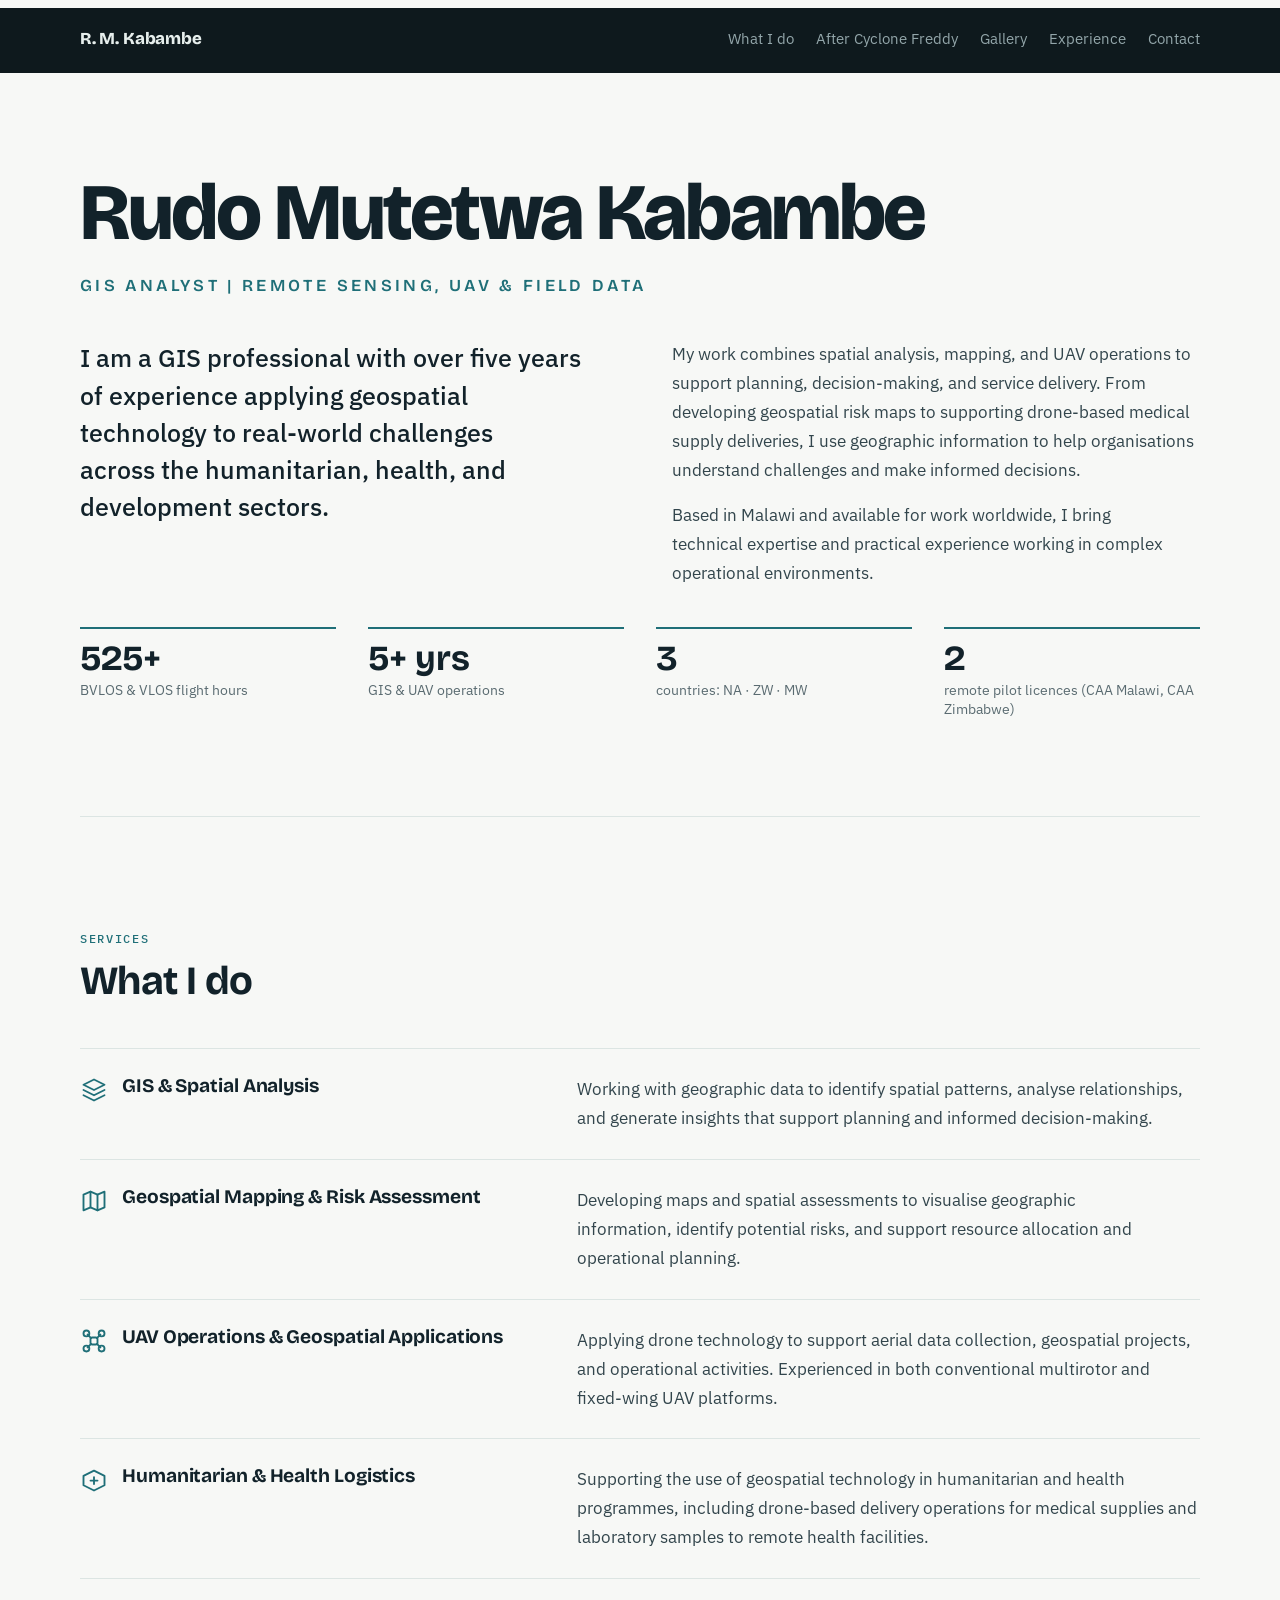
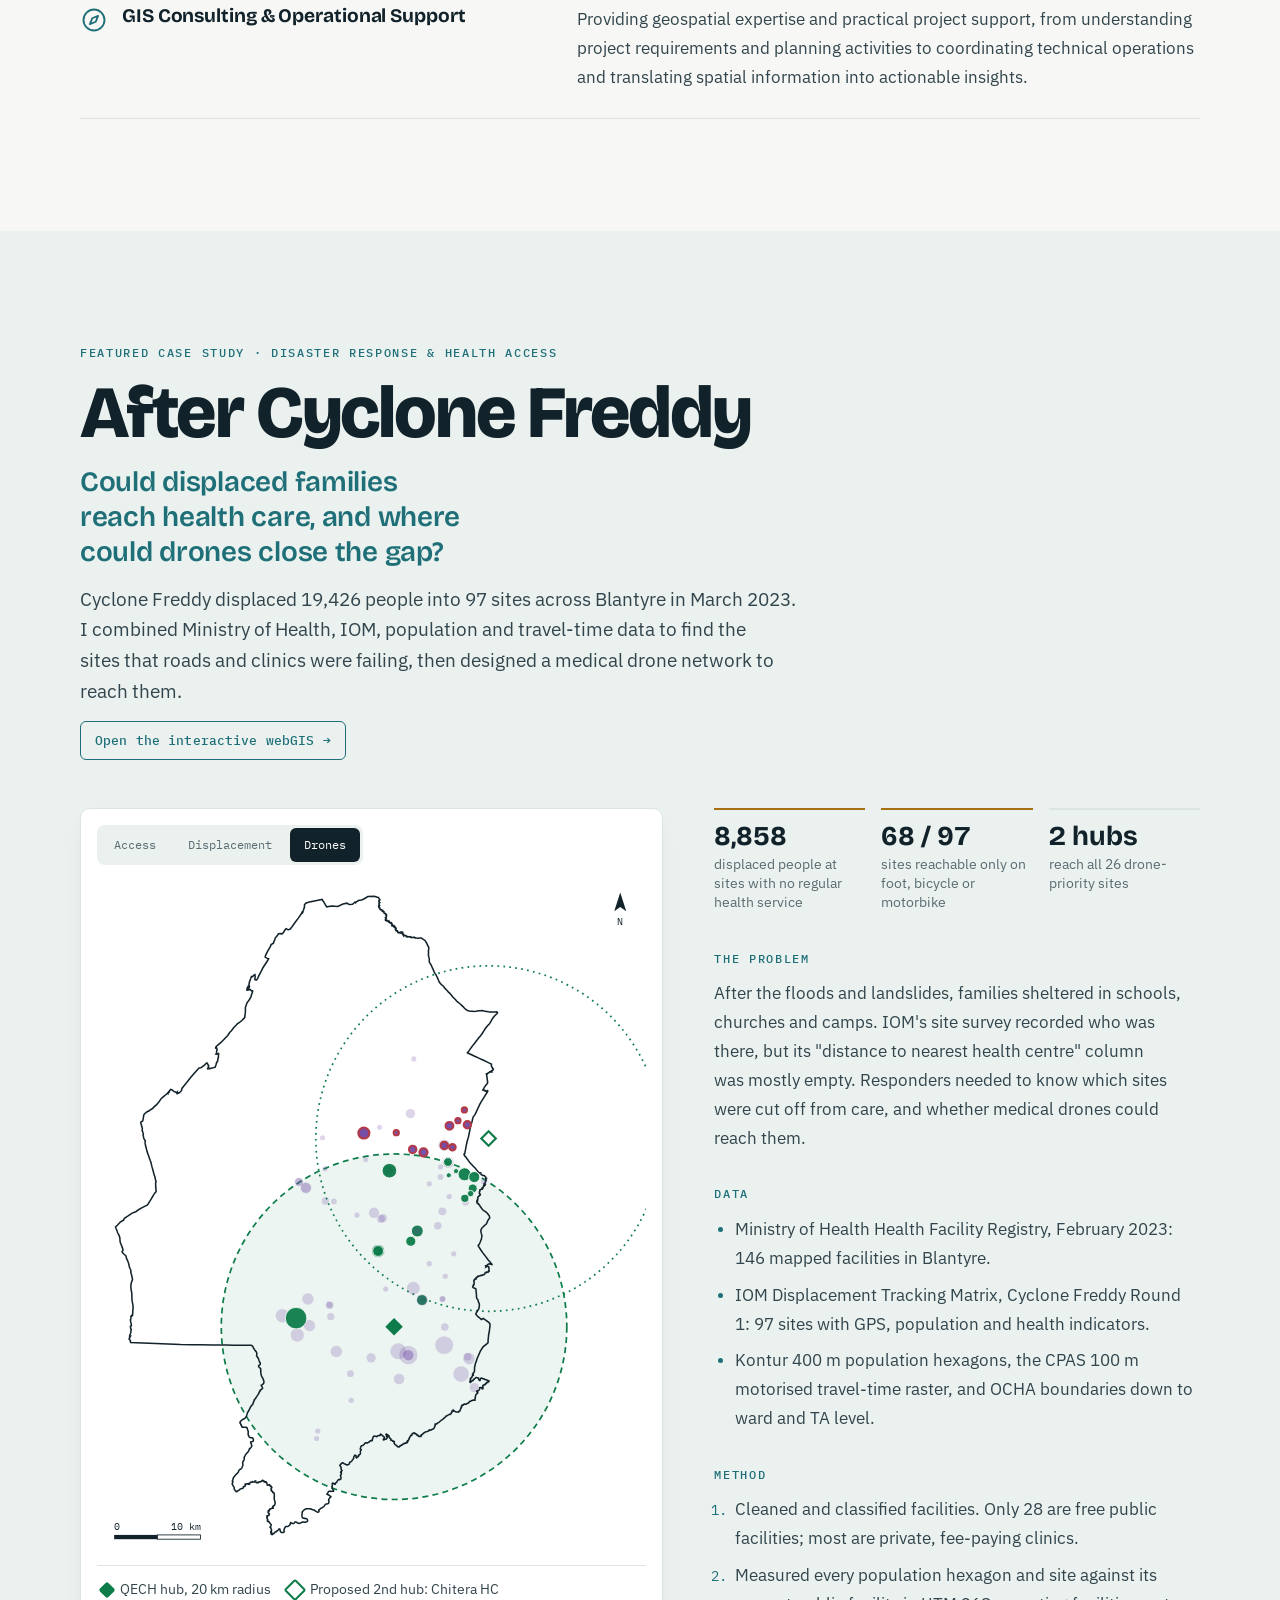
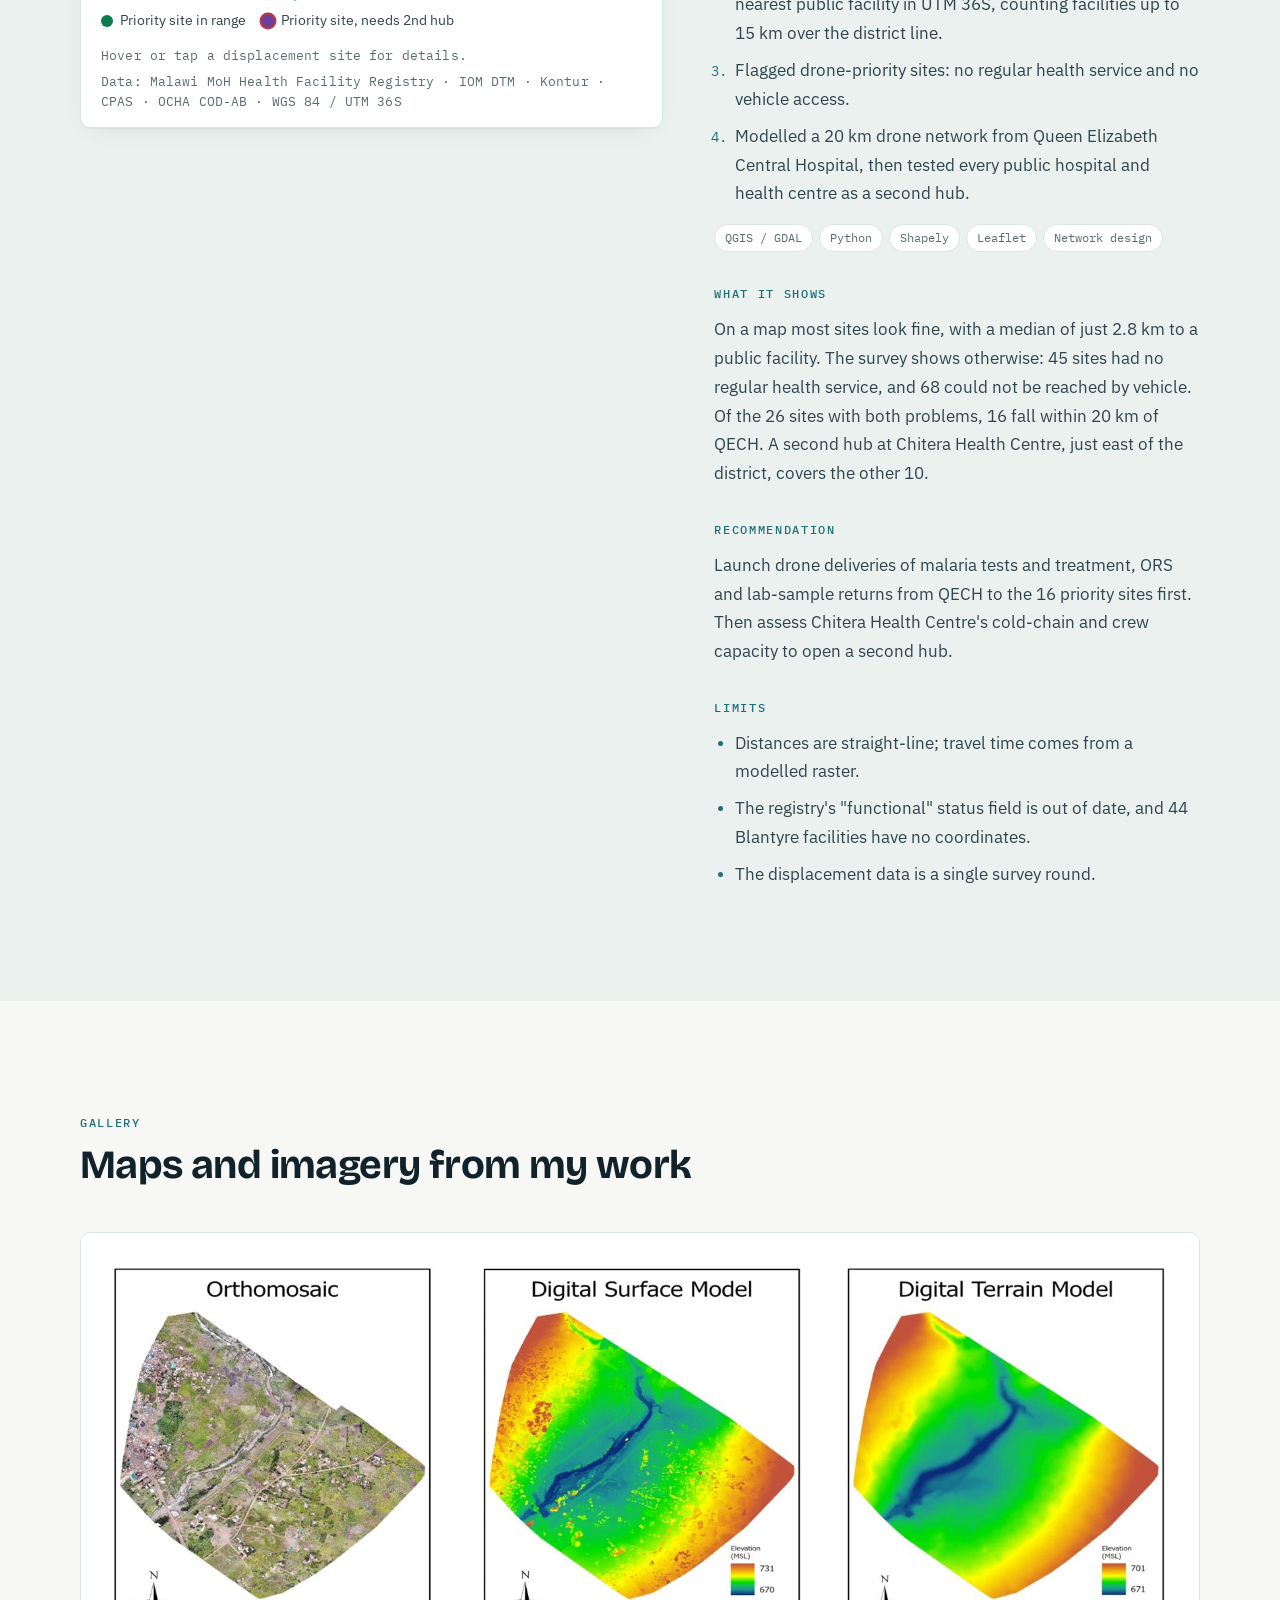
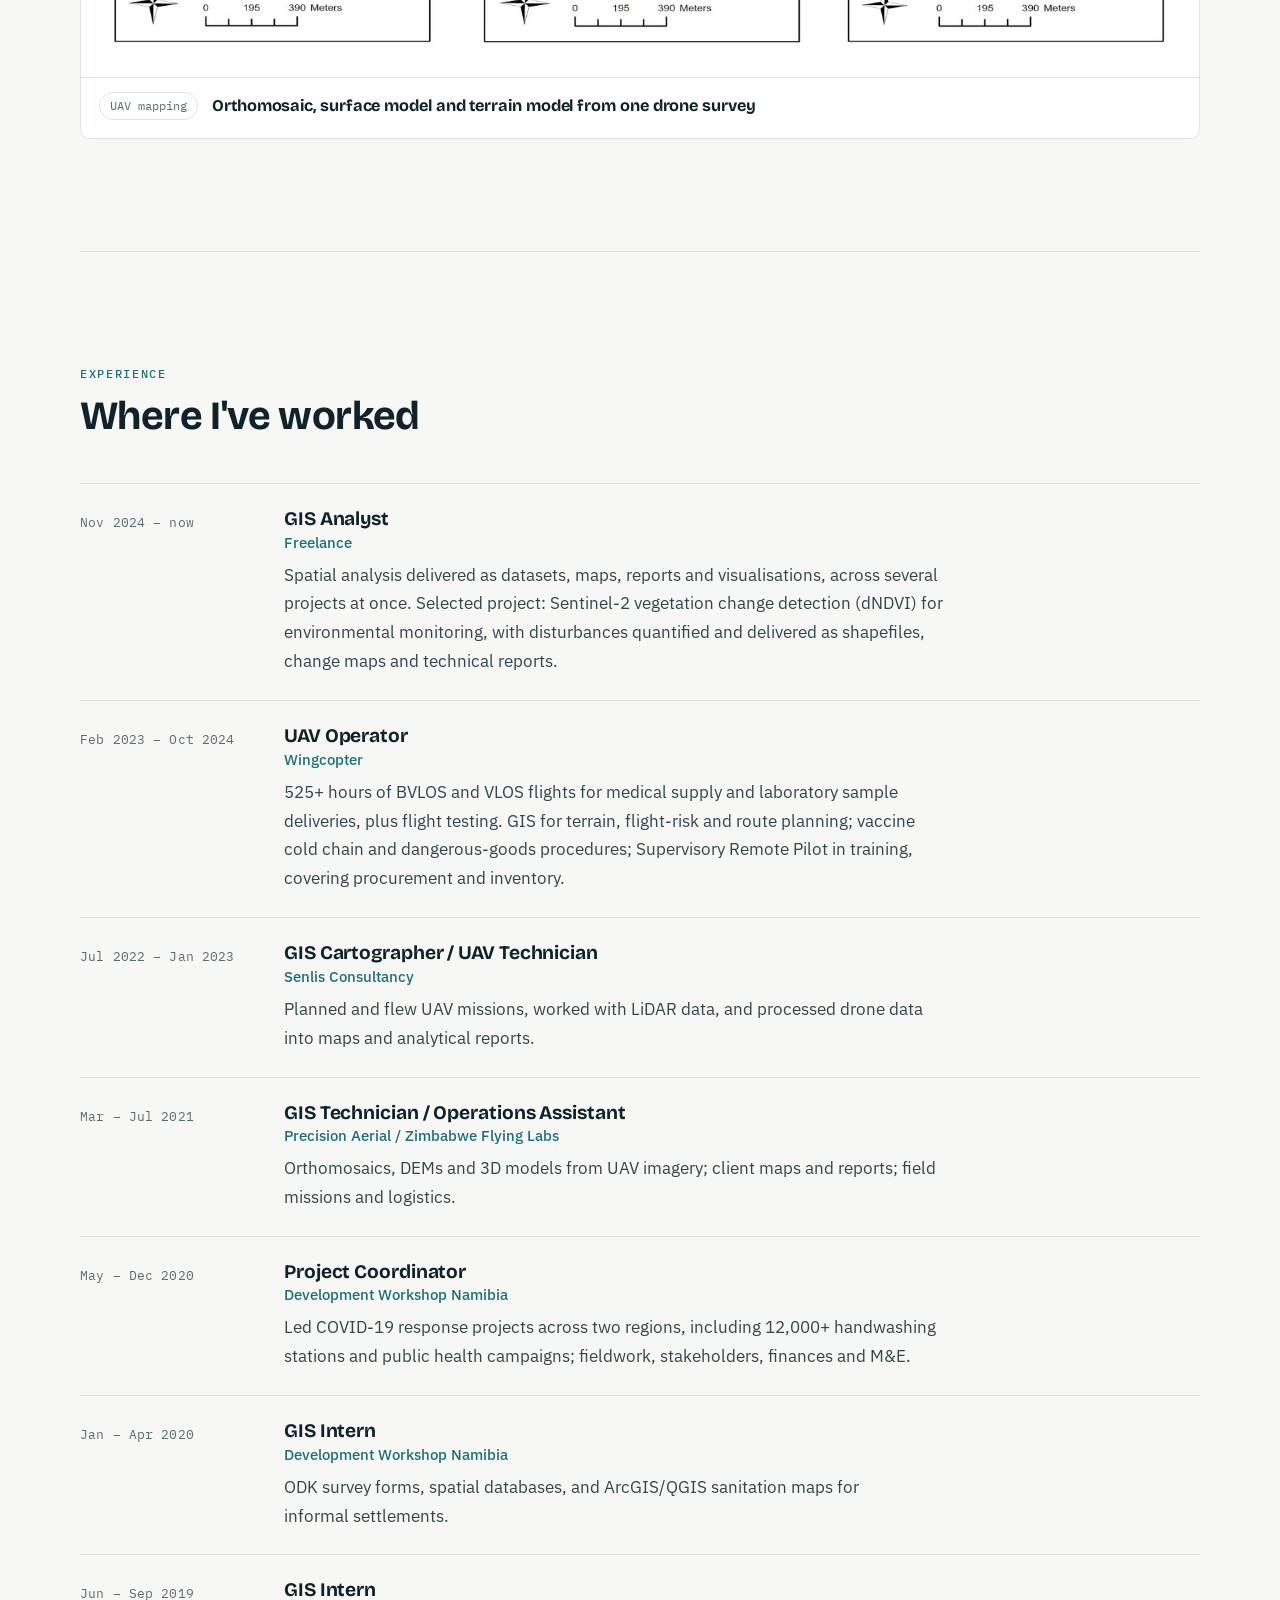
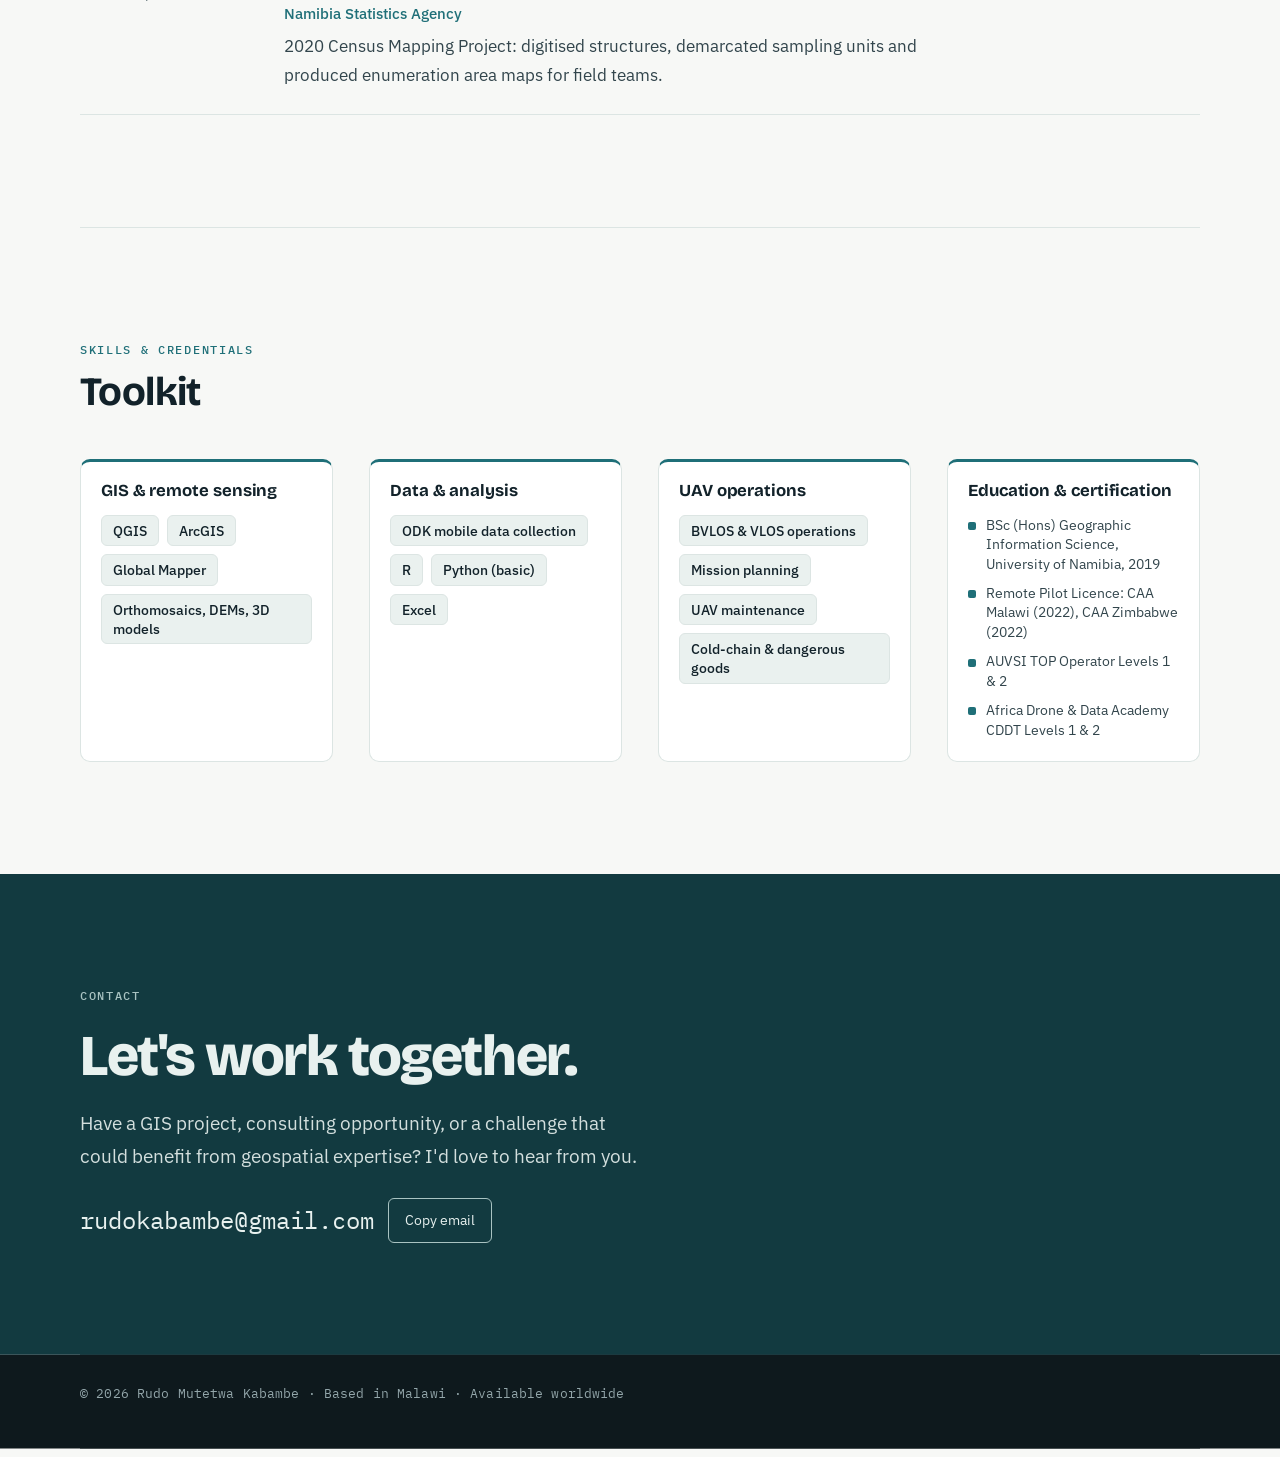
==== commit cf31726c: "Style the webGIS link as a button Co-Authored-By: Claude Opus 5.5 <noreply@anthropic.com>" ====
--- a/index.html
+++ b/index.html
@@ -109,7 +109,8 @@
 .todo .eyebrow{color:var(--ochre)}
 .tools{display:flex;flex-wrap:wrap;gap:6px;margin-top:6px}
 .chip{font-family:var(--f-mono);font-size:.74rem;padding:3px 10px;border:1px solid var(--line);border-radius:99px;color:var(--muted);background:var(--panel)}
-.live{color:var(--muted);border:1px dashed var(--line);border-radius:6px;padding:6px 12px;justify-self:start}
+.live{color:var(--teal);border:1px solid var(--teal);border-radius:6px;padding:8px 14px;justify-self:start;text-decoration:none;font-weight:500}
+a.live:hover{background:var(--teal-soft)}
 
 /* Map controls */
 .modes{display:flex;gap:4px;margin-bottom:12px;flex-wrap:wrap;padding:3px;background:var(--band);border-radius:8px;justify-self:start;width:max-content;max-width:100%}
